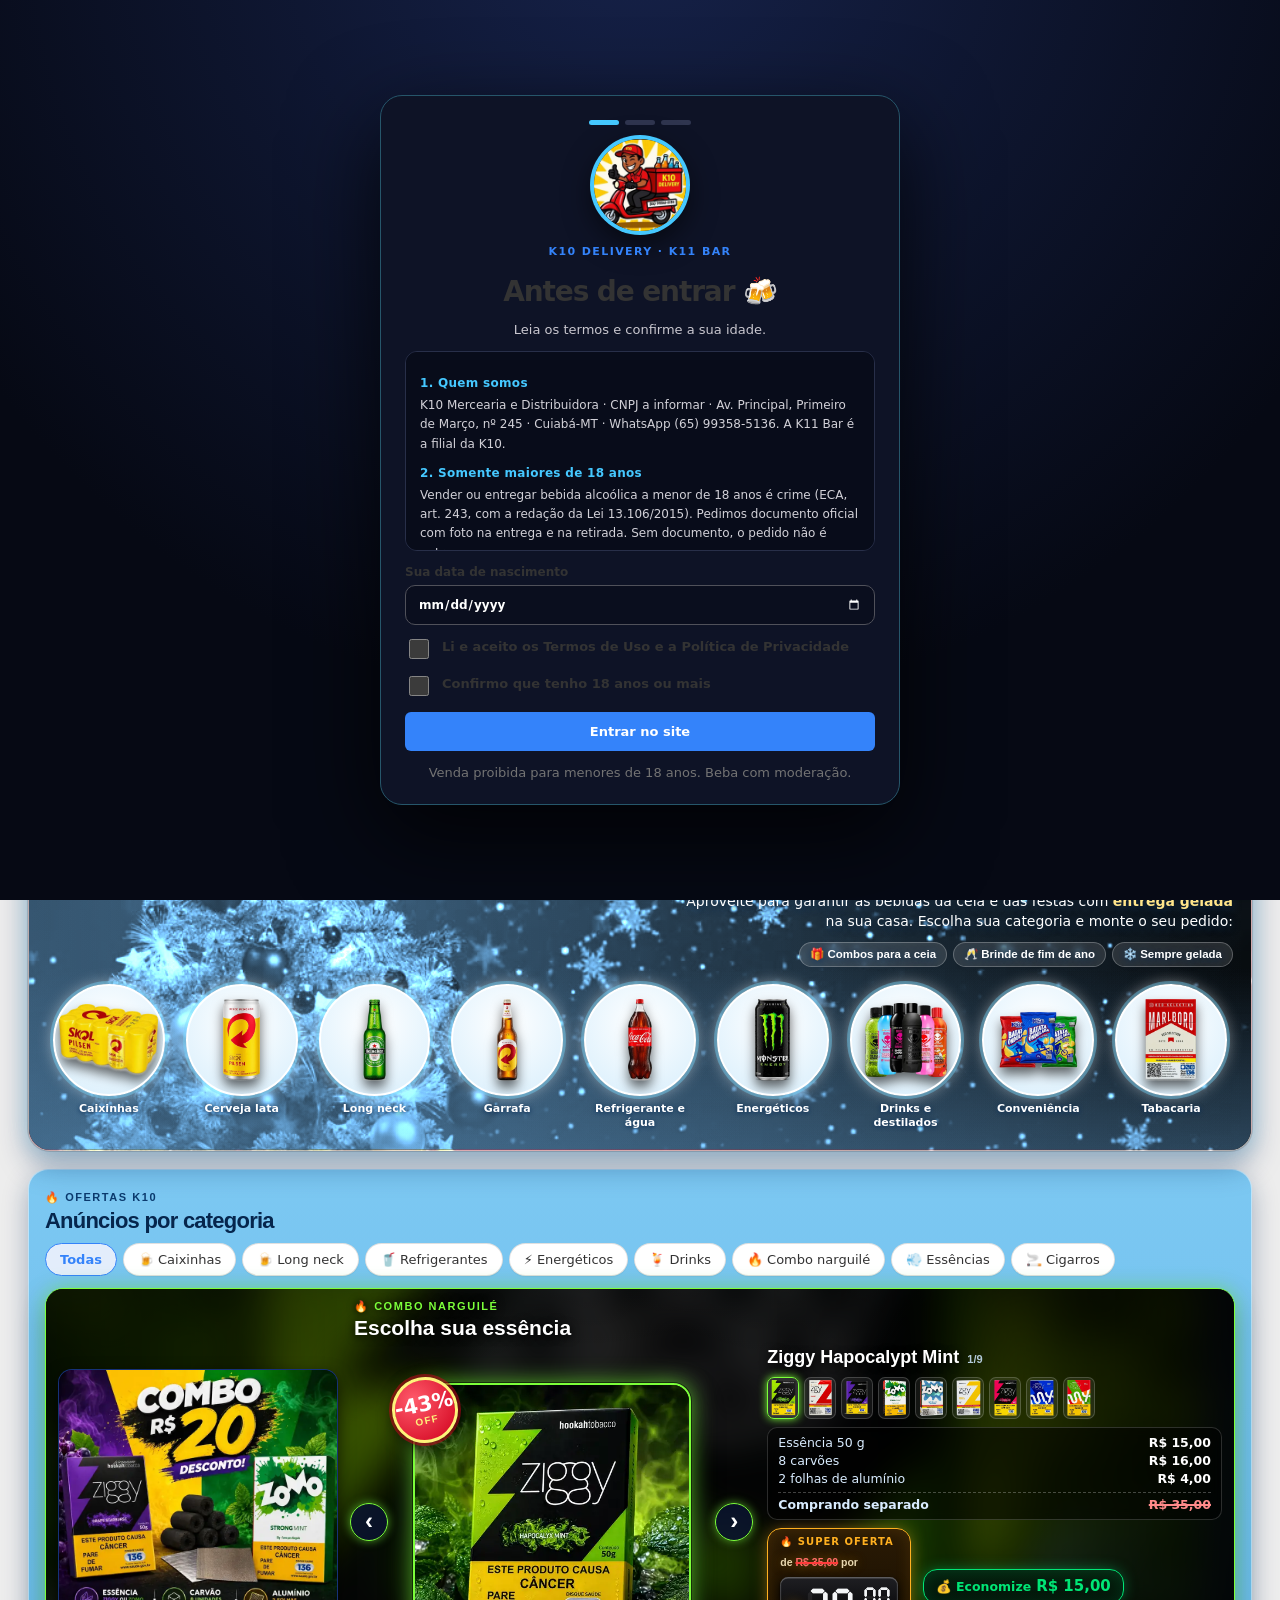
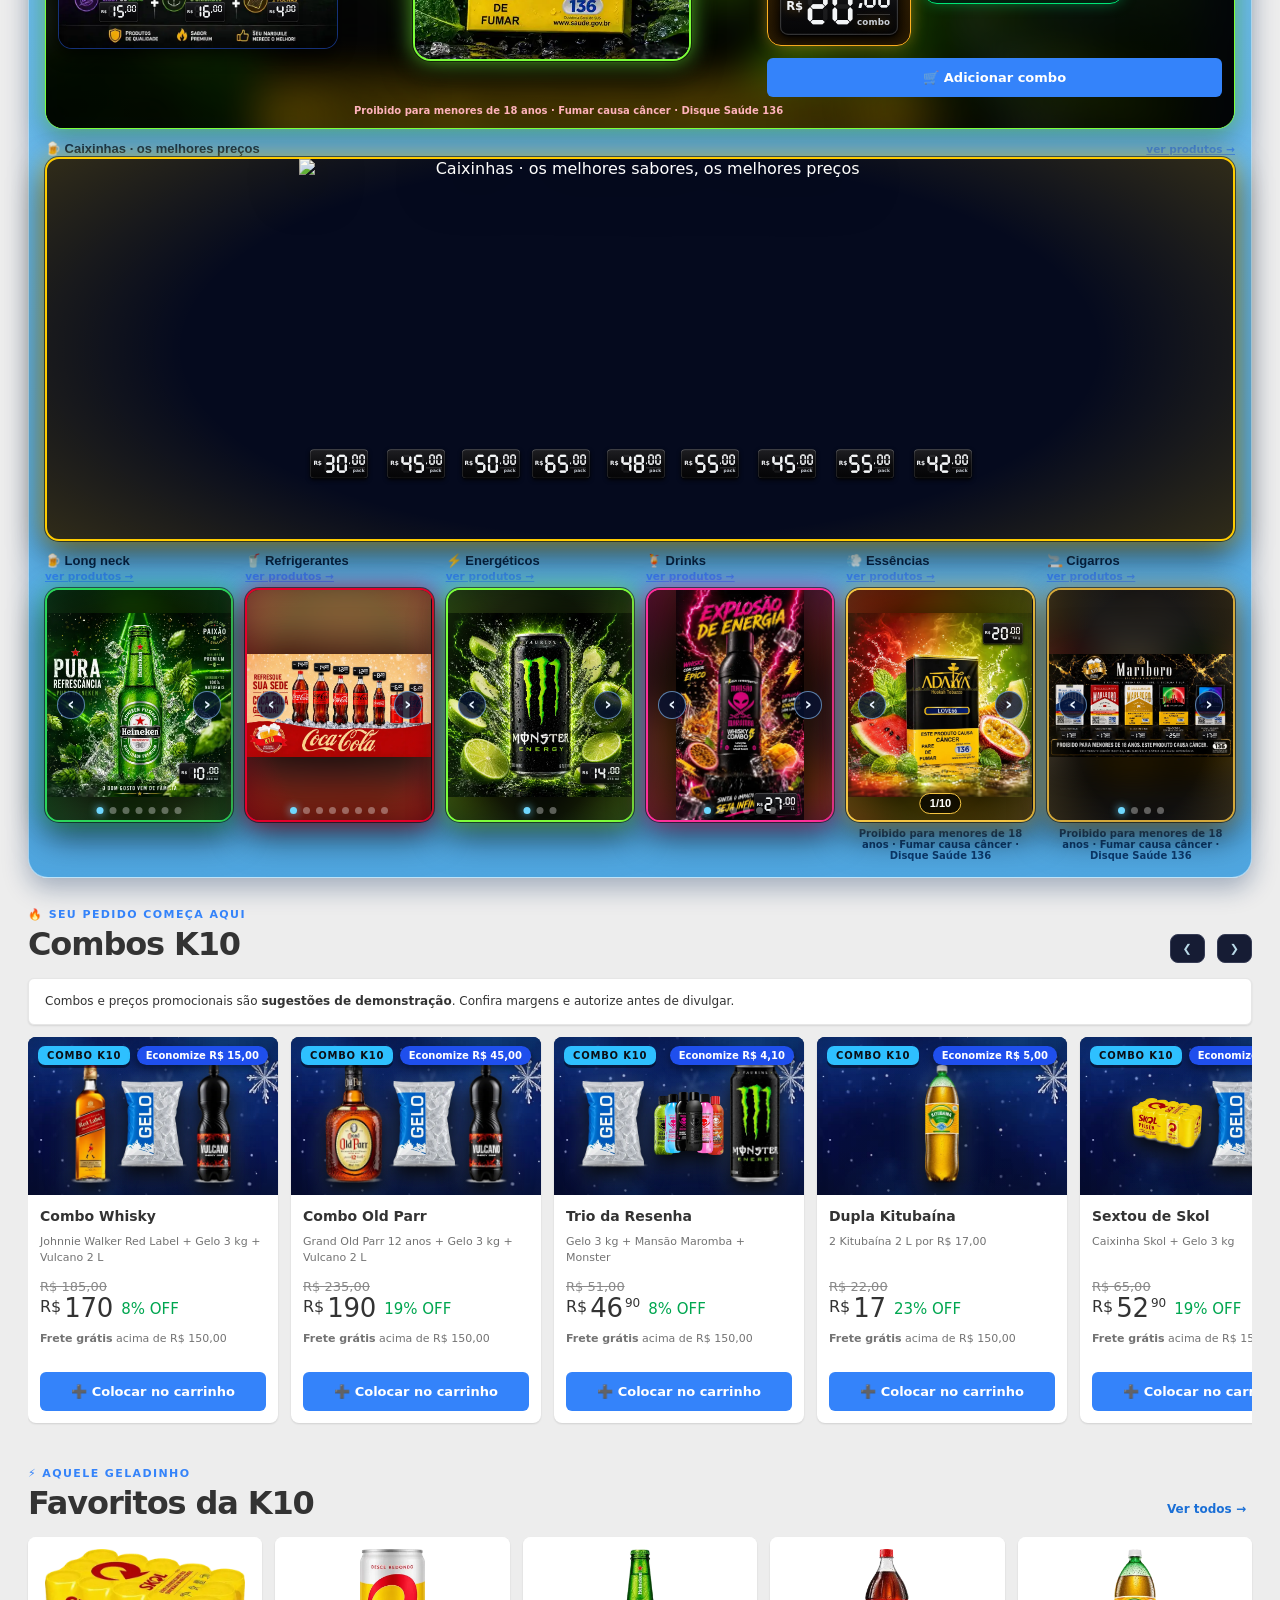
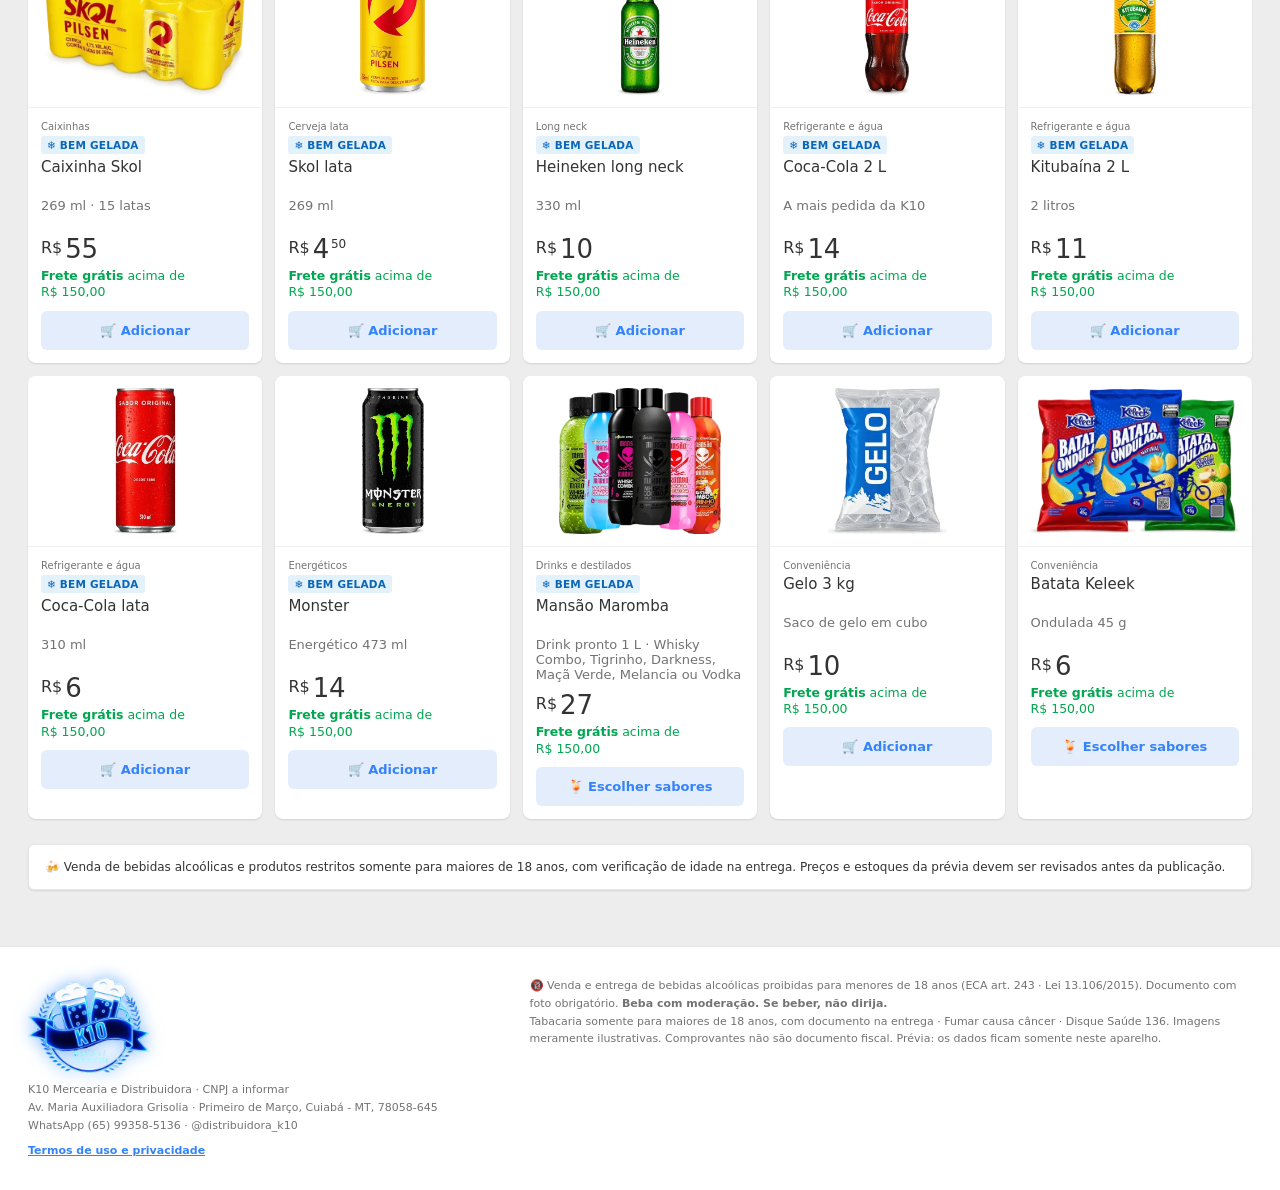
==== index.html @ 241b472a "Pagamento online no checkout: Pix QR Code, Pix copia e cola e cartão - k10-pagamento.js: Pix gerado " ====
<!doctype html><html lang="pt-BR"><head><meta charset="UTF-8"><meta name="viewport" content="width=device-width,initial-scale=1,viewport-fit=cover"><meta name="theme-color" content="#060b1f"><meta name="description" content="K10 Delivery e K11 Bar - catálogo, combos e painel de demonstração K10 / K11."><title>K10 Delivery · K11 Bar | Catálogo e Gestão</title><link rel="icon" href="[data-uri]"><link rel="preconnect" href="https://fonts.googleapis.com"><link rel="preconnect" href="https://fonts.gstatic.com" crossorigin><link href="https://fonts.googleapis.com/css2?family=Saira+Condensed:wght@600;700&display=swap" rel="stylesheet"><style>:root{--gold:#2ec0ff;--red:#1f4fed;--dark:#070a17;--dark2:#0f1428;--line:#212741;--muted:#a9abb5;--surface:#13192f;--cream:#e9f2f6;--good:#2ec38b;--radius:18px;font-family:Inter,system-ui,-apple-system,Segoe UI,Arial,sans-serif;color:#f7f7f8;background:#090d1c; font-synthesis:none}*{box-sizing:border-box}html{scroll-behavior:smooth}body{margin:0;min-width:300px}button,input,select,textarea{font:inherit}button{cursor:pointer}button:disabled{cursor:not-allowed;opacity:.42}a{color:inherit;text-decoration:none}img{max-width:100%;display:block}h1,h2,h3,p{margin:0}h1{letter-spacing:-.04em}h2{font-size:clamp(24px,2.7vw,32px);letter-spacing:-.035em}button:focus-visible,input:focus-visible,select:focus-visible,textarea:focus-visible{outline:3px solid #fff;outline-offset:2px}.wrap{width:min(100%,1280px);margin:auto;padding-inline:clamp(13px,2.4vw,28px)}.demo-strip{padding:9px 14px;text-align:center;background:#202639;color:#9de2ff;font-size:12px;font-weight:700;border-bottom:1px solid #1e4454}.top{background:#050812;position:sticky;top:0;z-index:30;box-shadow:0 6px 22px #00000066}.top-row{display:flex;align-items:center;gap:16px;min-height:86px}.brand{display:flex;align-items:center;gap:9px;min-width:222px}.brand img{width:58px;height:58px;object-fit:cover;border-radius:10px;box-shadow:0 0 0 2px #26afea}.brand-title{font-weight:1000;font-style:italic;font-size:26px;letter-spacing:-1px;line-height:.95}.brand-title b{color:var(--gold)}.brand-sub{display:block;font-size:10px;color:#bcc6e9;font-style:normal;font-weight:700;letter-spacing:1.4px;margin-top:6px}.search-wrap{display:flex;gap:10px;align-items:center;border:1px solid #5d5b61;background:linear-gradient(160deg,#272d47,#161c33);height:48px;border-radius:24px;padding:0 17px;flex:1;min-width:120px;color:var(--gold)}.search-wrap input{flex:1;min-width:0;border:0;outline:0;color:white;background:transparent;font-size:14px}.search-wrap input::placeholder{color:#b7b8c0}.head-actions{display:flex;gap:8px;align-items:center}.plain-action{border:1px solid #272d47;color:#ddd;background:transparent;border-radius:12px;padding:11px;font-size:12px;font-weight:800;white-space:nowrap}.cart-button{background:var(--gold);border:0;color:#0b0e16;border-radius:12px;padding:13px 16px;font-size:13px;font-weight:950;white-space:nowrap}.cart-button span{background:#1e4ce4;color:white;border-radius:100px;padding:3px 7px;margin-left:5px}.nav{background:linear-gradient(90deg,#0d36be,#2659ff 52%,#0c32ad);box-shadow:inset 0 1px #5c82ff}.nav-row{display:flex;overflow-x:auto;scrollbar-width:none}.nav-row::-webkit-scrollbar{display:none}.nav button{border:0;background:none;color:white;padding:13px 15px;font-size:12px;font-weight:900;white-space:nowrap}.nav button:hover,.nav button.active{background:var(--gold);color:#0b0e16;border-radius:7px 7px 0 0}#app{min-height:64vh}.page{padding-block:22px 56px}.hero{position:relative;min-height:360px;overflow:hidden;border-radius:23px;display:grid;grid-template-columns:1fr .95fr;isolation:isolate;background:linear-gradient(100deg,#04060fee 1%,#170b14d9 45%,#10111a55 100%),url("[data-uri]") center / cover no-repeat,linear-gradient(120deg,#04060f,#0d1224 60%,#10111b);border:1px solid #1d4674;box-shadow:0 18px 45px #00000099}.hero::before{content:"";position:absolute;inset:0;background:radial-gradient(circle at 12% 22%,#fff8 1px,transparent 3px),radial-gradient(circle at 65% 39%,#fff5 1.5px,transparent 3px),radial-gradient(circle at 27% 78%,#fff3 1px,transparent 4px);background-size:32px 38px,70px 69px,47px 60px;opacity:.5;z-index:-1}.hero:after{content:"";position:absolute;inset:auto -8% -32% 37%;height:66%;background:radial-gradient(ellipse,#caf0ff66,transparent 65%);filter:blur(12px);z-index:-1}.hero-left{padding:34px clamp(25px,4vw,54px);display:flex;flex-direction:column;justify-content:center;align-items:start;gap:16px;z-index:4}.tagline{display:inline-flex;align-items:center;gap:7px;background:#131b34;color:#54ccff;border:1px solid #1e789e;border-radius:100px;padding:8px 14px;font-size:11px;font-weight:950;letter-spacing:1px}.hero h1{font-size:clamp(43px,5.9vw,81px);font-weight:1000;line-height:.96;text-transform:uppercase;text-shadow:0 4px #04060f}.hero h1 em{font-style:normal;color:var(--gold)}.hero h1 strong{color:#3766ff}.hero p{font-size:15px;color:#d9e6f4;line-height:1.55}.hero-ctas{display:flex;gap:10px;flex-wrap:wrap}.button{display:inline-flex;align-items:center;justify-content:center;gap:7px;padding:12px 18px;border:0;border-radius:11px;font-weight:900;font-size:13px;background:var(--gold);color:#10131d;text-align:center;transition:transform .15s,filter .15s}.button:hover{transform:translateY(-1px);filter:brightness(1.09)}.button.red{background:var(--red);color:white}.button.dark{background:#1b213a;color:white;border:1px solid #494a55}.button.outline{background:transparent;border:1px solid #777682;color:white}.button.light{background:white;color:#0b0f1f}.button.small{padding:8px 11px;font-size:11px;border-radius:8px}.button.block{width:100%}.hero-art{position:relative;min-height:350px;overflow:hidden}.glow{position:absolute;inset:0;background:radial-gradient(circle at 47% 65%,#ffffff47,transparent 51%)}.hero-art img{position:absolute;height:72%;width:auto;object-fit:contain;filter:drop-shadow(3px 23px 11px #000000bb) saturate(1.3) contrast(1.03)}.hero-art img:nth-child(2){left:5%;bottom:2%;transform:rotate(-12deg);height:73%;z-index:2}.hero-art img:nth-child(3){left:29%;bottom:0;transform:scale(1.17);height:78%;z-index:4}.hero-art img:nth-child(4){right:13%;bottom:4%;height:81%;transform:rotate(9deg);z-index:3}.hero-art img:nth-child(5){right:0;bottom:7%;height:66%;z-index:1}.ice-ground{position:absolute;left:-10%;right:-10%;bottom:-2%;height:33%;background:radial-gradient(ellipse at 50% 100%,#b9e9fdad,transparent 64%),repeating-linear-gradient(150deg,#d9fbff10 0 9px,transparent 9px 35px);filter:blur(5px);z-index:3;pointer-events:none}.hero-sticker{position:absolute;right:25px;top:17px;z-index:5;background:var(--gold);color:#080b19;padding:12px 15px;border-radius:8px;font-weight:1000;transform:rotate(5deg);font-size:15px;box-shadow:3px 6px #00000088;line-height:1.3}.quick-benefits{display:grid;grid-template-columns:repeat(4,1fr);gap:10px;margin:15px 0 27px}.quick-benefits article{border:1px solid #2e354f;border-radius:12px;background:#12182e;padding:14px;display:flex;gap:11px;align-items:center}.quick-benefits b{display:block;font-size:12px}.quick-benefits span{font-size:23px;color:var(--gold)}.quick-benefits small{display:block;color:#bbbcc6;font-size:10px;margin-top:4px}.section-heading{display:flex;justify-content:space-between;gap:14px;align-items:end;margin:30px 0 15px}.section-heading small,.eyebrow{display:block;color:var(--gold);font-size:11px;font-weight:1000;letter-spacing:1.4px;text-transform:uppercase;margin-bottom:4px}.section-heading .mini-link{font-size:12px;color:var(--gold);border:0;background:transparent;font-weight:900}.categories{display:grid;grid-template-columns:repeat(9,minmax(0,1fr));gap:9px}.category-bubble{border:0;background:transparent;color:#fff;display:flex;align-items:center;gap:6px;flex-direction:column;min-width:0}.category-circle{width:min(100%,120px);aspect-ratio:1;border:2px solid var(--gold);border-radius:50%;display:flex;align-items:center;justify-content:center;position:relative;background:radial-gradient(circle at 50% 16%,#363c55,#0c1123 76%);overflow:hidden;box-shadow:0 0 0 3px #00000055}.category-circle img{width:77%;height:70%;object-fit:contain;filter:drop-shadow(0 7px 6px #00000099)}.category-bubble:nth-child(1) img{width:92%}.category-circle b{position:absolute;left:2px;right:2px;bottom:5px;z-index:4;background:#04060eb9;padding:3px 1px;border-radius:6px;font-size:10px;white-space:normal;line-height:1.14;text-shadow:0 2px #000000}.category-circle:after{content:"";position:absolute;bottom:0;left:0;right:0;height:22%;background:linear-gradient(transparent,#04060dbd)}.category-bubble b{font-size:11px;color:#f0f5f7;line-height:1.3;text-align:center}.category-bubble:hover .category-circle{box-shadow:0 0 0 3px var(--red)}.combo-rail{display:flex;gap:13px;overflow-x:auto;scroll-snap-type:x mandatory;padding-bottom:14px;scrollbar-width:thin;scrollbar-color:#2e4aa4 transparent}.combo-rail::-webkit-scrollbar{height:7px}.combo-rail::-webkit-scrollbar-thumb{background:#2e4695;border-radius:20px}.combo-card{flex:0 0 250px;scroll-snap-align:start;border:1px solid #2f3a60;border-radius:15px;background:linear-gradient(155deg,#161b32,#0a0d1c);overflow:hidden;display:flex;flex-direction:column}.combo-art{height:139px;display:flex;align-items:center;justify-content:center;gap:0;position:relative;background:radial-gradient(circle at 50% 100%,#2c78cf6e,transparent 75%),linear-gradient(135deg,#202639,#141821)}.combo-art img{height:114px;max-width:43%;width:auto;object-fit:contain;filter:drop-shadow(0 7px 8px #000000aa);margin:0 -12px}.combo-art img:nth-child(2){transform:translateY(4px) scale(1.08);z-index:2}.combo-info{padding:12px;flex:1;display:flex;flex-direction:column;gap:8px}.combo-info h3{font-size:14px;line-height:1.35}.combo-info p{color:#bbb0af;font-size:11px;line-height:1.5;min-height:33px}.combo-info .price{color:var(--gold);font-size:24px;font-weight:1000}.combo-info .price small{font-size:11px;color:#aec6e2;text-decoration:line-through;font-weight:400}.combo-info .button{margin-top:auto}.combo-note{font-size:10px;color:#8eb6e4}.products{display:grid;grid-template-columns:repeat(5,minmax(0,1fr));gap:13px}.product-card{background:#fff;border-radius:15px;overflow:hidden;display:flex;flex-direction:column;min-width:0;color:#0e1327;box-shadow:0 6px 23px #00000044}.product-photo{height:171px;position:relative;display:flex;align-items:center;justify-content:center;overflow:hidden;background:radial-gradient(circle at 50% 20%,#ffffff,#ebf6fe 76%,#cfe5f1)}.product-photo:after{content:"";position:absolute;left:0;right:0;bottom:0;height:30%;background:linear-gradient(transparent,#b4e9ff56);pointer-events:none}.product-photo img{width:90%;height:94%;object-fit:contain;filter:drop-shadow(0 9px 5px #23384c47)}.badge-cold{position:absolute;top:8px;left:8px;font-size:10px;font-weight:900;background:#e4f7ff;color:#266786;border-radius:20px;padding:5px 8px;z-index:2}.product-content{padding:13px;display:flex;flex:1;flex-direction:column;gap:7px}.product-content small{color:#3168a6;text-transform:uppercase;font-size:10px;font-weight:900}.product-content h3{font-size:13px;line-height:1.4;min-height:36px}.product-content .desc{font-size:11px;color:#777;min-height:28px}.product-content .price{font-size:24px;font-weight:1000;color:#1b4ae5;margin-top:auto}.product-content .button{width:100%}.notice{padding:13px 16px;border:1px solid #234b5c;background:#1a1f30;color:#a0e2ff;border-radius:12px;font-size:12px;line-height:1.55}.notice.good{background:#142d26;border-color:#276448;color:#b3eed4}.notice.red{background:#1b2136;border-color:#2e4591;color:#b5c6ff}.page-title{margin-bottom:18px}.page-title p{font-size:13px;color:#b7b7c0;margin-top:6px}.toolbar{display:flex;flex-wrap:wrap;gap:9px;align-items:center;justify-content:space-between;margin:17px 0}.filter-pills{display:flex;overflow-x:auto;gap:8px;padding:0 0 12px}.filter-pills button,.tab-bar button{font-size:12px;padding:9px 13px;border:1px solid #3b4158;background:#161c33;border-radius:9px;color:#e5e4e2;white-space:nowrap;font-weight:800}.filter-pills button.active,.tab-bar button.active{background:var(--gold);color:#0d1224;border-color:var(--gold)}.panel{background:var(--surface);border:1px solid #282f49;border-radius:16px;padding:22px;min-width:0}.panel h3{font-size:18px;margin-bottom:11px}.panel p{line-height:1.55}.grid2{display:grid;grid-template-columns:repeat(2,minmax(0,1fr));gap:15px}.grid3{display:grid;grid-template-columns:repeat(3,minmax(0,1fr));gap:13px}.stack{display:grid;gap:13px}.field{display:flex;flex-direction:column;gap:6px;font-size:12px;font-weight:800;color:#dbd9de;min-width:0}.field input,.field select,.field textarea,select.input,input.input{background:#0a0e1e;color:#fff;border:1px solid #50515a;border-radius:10px;padding:11px 12px;width:100%;min-width:0;outline-offset:2px}.field textarea{resize:vertical;min-height:70px}.field small{font-size:10px;color:#aaa;font-weight:500}.form-actions{display:flex;gap:9px;flex-wrap:wrap;align-items:center}.muted{color:#b5b4bb}.tiny{font-size:11px}.pill{display:inline-block;font-weight:900;padding:5px 9px;border-radius:50px;background:#282e48;color:#bdd2ff;font-size:10px}.pill.ok{background:#1d4937;color:#a7ffcd}.pill.warning{background:#493721;color:#ffe29f}.pill.bad{background:#53272b;color:#ffb4bd}.table-wrap{overflow-x:auto;max-width:100%;scrollbar-color:#9b9a94 transparent}.data-table{border-collapse:collapse;width:100%;min-width:620px;font-size:12px}.data-table th{background:#1e243e;white-space:nowrap;color:#bcebff;text-transform:uppercase;letter-spacing:.35px;font-size:10px;text-align:left}.data-table td,.data-table th{padding:11px 12px;border-bottom:1px solid #2b314b;vertical-align:middle}.data-table td{color:#e8e8ed}.data-table td img{width:34px;height:43px;object-fit:contain;display:inline-block;vertical-align:middle}.data-table input{background:#070a17;border:1px solid #52525b;border-radius:7px;color:white;padding:8px;width:91px}.kpi-grid{display:grid;grid-template-columns:repeat(4,minmax(0,1fr));gap:12px;margin:18px 0}.kpi{background:#141a30;border:1px solid #313851;border-radius:14px;padding:17px}.kpi small{display:block;color:#b3b3be;font-size:11px}.kpi strong{display:block;margin:9px 0 2px;font-size:clamp(19px,2.2vw,28px);letter-spacing:-.03em}.kpi span{font-size:11px;color:#8ec0d6}.tab-bar{display:flex;gap:8px;overflow-x:auto;white-space:nowrap;padding:10px 0 15px;scrollbar-width:thin}.table-actions{display:flex;align-items:center;gap:6px}.mini-btn{color:#8dd7f7;border:1px solid #58525a;background:#181e35;border-radius:8px;padding:7px 9px;font-size:11px;font-weight:800;white-space:nowrap}.staff-header{display:flex;align-items:center;gap:13px;justify-content:space-between;flex-wrap:wrap}.staff-header h1{font-size:26px}.staff-header p{color:#afaeb9;font-size:12px;margin-top:6px}.users-grid{display:grid;grid-template-columns:repeat(2, minmax(0,1fr));gap:13px}.role-card{border:1px solid #605f65;border-radius:17px;padding:20px;background:linear-gradient(145deg,#1b223b,#0d1224);text-align:left;color:#fff;display:flex;flex-direction:column;gap:10px}.role-card strong{font-size:22px;color:var(--gold)}.role-card small{color:#bebcc2}.role-card.k11{border-color:#2e4bab}.role-card.k11 strong{color:#5d83ff}.cart-layout{display:grid;grid-template-columns:minmax(0,1.55fr) minmax(290px,.8fr);gap:17px}.line-item{display:flex;gap:13px;align-items:center;border-bottom:1px solid #2e354f;padding:13px 0}.line-item img{width:67px;height:68px;object-fit:contain;background:#202741;border-radius:9px}.line-item strong{font-size:13px}.line-item small{display:block;color:#b5b5bd;margin-top:4px}.line-item .details{flex:1}.quantity{display:flex;align-items:center;gap:11px}.quantity button{background:#2d344e;color:white;border:1px solid #65656c;border-radius:7px;width:29px;height:29px}.summary{display:flex;justify-content:space-between;gap:20px;padding:9px 0;font-size:13px}.summary.total{font-size:21px;font-weight:1000;border-top:1px solid #4d4d57;margin-top:12px;padding-top:17px;color:var(--gold)}.empty-state{text-align:center;padding:58px 24px;color:#c3c1c2}.empty-state strong{display:block;font-size:24px;color:white;margin-bottom:9px}.empty-state p{margin-bottom:16px}.staff-layout{display:grid;grid-template-columns:1fr;gap:16px}.two-column{display:grid;grid-template-columns:1.1fr .9fr;gap:15px}.status{font-size:10px;font-weight:900;padding:5px 8px;background:#2a314b;border-radius:100px;white-space:nowrap}.status.aprovado,.status.retirado,.status.entregue{color:#b8ffcf;background:#1f4930}.status.pendente{color:#8adcff;background:#1a4557}.status.cancelado{color:#ffc9d1;background:#56202b}.login-footer{padding:28px 0 95px;text-align:center;color:#a6a4af;font-size:11px;line-height:1.7}.footer{background:#03050c;border-top:1px solid #252b45}.footer-content{padding-block:30px;display:grid;grid-template-columns:1fr 1.5fr;gap:20px;align-items:center}.footer-content p{font-size:11px;color:#9e9eaa;line-height:1.6}.mobile-nav{display:none}.modal-layer{position:fixed;inset:0;background:#000000cc;z-index:80;display:flex;align-items:center;justify-content:center;padding:15px}.modal{width:min(100%,710px);max-height:92vh;overflow-y:auto;background:#13192f;border:1px solid #4d88a1;border-radius:18px;padding:23px;box-shadow:0 25px 100px #000000dd}.modal-head{display:flex;justify-content:space-between;gap:20px;align-items:center;margin-bottom:17px}.modal-head h2{font-size:22px}.x-btn{border:0;background:#303650;color:white;border-radius:9px;padding:8px 12px;font-size:20px}.toast{position:fixed;right:20px;bottom:22px;background:#245139;border:1px solid #3dab6d;border-radius:12px;color:#fff;z-index:150;padding:14px 18px;font-size:13px;font-weight:800;box-shadow:0 7px 30px #0008;max-width:min(440px,calc(100vw - 32px))}.toast.err{background:#7d2334;border-color:#d33956}.receipt{display:none}.receipt-preview{font-family:ui-monospace,SFMono-Regular,Consolas,monospace;background:#f3f6f7;color:black;padding:18px;max-width:370px;margin:12px auto;line-height:1.5;font-size:12px}.receipt-preview h2{text-align:center;font-size:18px}.receipt-preview hr{border:0;border-top:1px dashed #666;margin:9px 0}.track-line{display:flex;gap:6px;flex-wrap:wrap;margin-top:15px}.track-line span{font-size:11px;padding:9px;border-radius:8px;background:#222943;color:#bbb}.track-line span.done{color:#cff8d9;background:#22513c}.spark-bars{display:flex;align-items:end;height:140px;gap:9px}.spark-bars div{flex:1;border-radius:5px 5px 0 0;background:linear-gradient(#49c8ff,#2950ce);min-height:2px}.stock-grid{display:grid;grid-template-columns:repeat(2,minmax(0,1fr));gap:14px}.marquee-cues{display:flex;gap:12px}.marquee-cues button{padding:7px 12px;border:1px solid #363c55;background:#161c34;color:#badae8;border-radius:8px}.file-note{background:#1f3140;border:1px solid #395d7d;padding:14px;border-radius:11px;color:#cbeafa;font-size:12px;line-height:1.55}.dashboard-sub{color:var(--gold);margin:25px 0 10px;font-size:18px}.page-summary{font-size:13px;line-height:1.55;color:#b7b5c0;margin:7px 0 15px}.table-price{font-weight:900;color:#62d0ff}.red-text{color:#ff737d}.green-text{color:#78ecae}.logo-text{font-weight:1000;color:var(--gold)}.mobile-only{display:none}
@media(max-width:1100px){.categories{grid-template-columns:repeat(5,minmax(0,1fr))}.products{grid-template-columns:repeat(4,minmax(0,1fr))}.plain-action span{display:none}.brand{min-width:176px}.brand-title{font-size:23px}.head-actions{gap:5px}}
@media(max-width:740px){.top{position:relative}.top-row{display:grid;grid-template-columns:1fr auto;gap:8px;padding-block:10px;min-height:116px}.brand{min-width:0}.brand img{height:46px;width:46px}.brand-title{font-size:20px}.brand-sub{font-size:8px;letter-spacing:.6px}.plain-action{display:none}.search-wrap{grid-column:1/-1;grid-row:2;width:100%;height:43px}.nav{display:none}.page{padding-block:15px 55px}.hero{grid-template-columns:1fr;border-radius:16px;min-height:0}.hero-left{padding:24px 22px 6px;gap:12px}.hero h1{font-size:clamp(40px,10vw,61px)}.hero p{font-size:12px}.hero-art{min-height:208px;height:220px}.hero-art img:nth-child(2){left:9%;height:94%;bottom:-10%}.hero-art img:nth-child(3){left:28%;height:100%;bottom:-9%}.hero-art img:nth-child(4){right:10%;height:104%;bottom:-12%}.hero-art img:nth-child(5){right:0;height:88%;bottom:-9%}.hero-sticker{right:12px;top:12px;font-size:10px;padding:8px}.quick-benefits{grid-template-columns:repeat(2,minmax(0,1fr));gap:8px}.quick-benefits article{padding:10px}.quick-benefits span{font-size:18px}.quick-benefits b{font-size:10px}.quick-benefits small{font-size:9px}.categories{grid-template-columns:repeat(4,minmax(0,1fr));gap:10px}.category-bubble b{font-size:9px}.category-circle b{font-size:9px}.category-circle{width:100%}.combo-card{flex-basis:228px}.products{grid-template-columns:repeat(2,minmax(0,1fr));gap:9px}.product-photo{height:150px}.product-content{padding:10px}.product-content .price{font-size:20px}.section-heading{margin:24px 0 12px}.section-heading h2{font-size:23px}.grid2,.grid3,.two-column,.cart-layout,.stock-grid{grid-template-columns:minmax(0,1fr)}.kpi-grid{grid-template-columns:repeat(2,minmax(0,1fr));gap:8px}.kpi{padding:13px}.kpi strong{font-size:21px}.panel{padding:15px}.users-grid{grid-template-columns:1fr}.footer-content{grid-template-columns:1fr;padding-bottom:105px}.mobile-nav{display:grid;grid-template-columns:repeat(6,minmax(0,1fr));position:fixed;bottom:0;left:0;right:0;z-index:40;background:#070a15;border-top:1px solid #363c54;box-shadow:0 -6px 23px #000000aa;padding:9px 4px max(9px,env(safe-area-inset-bottom))}.mobile-nav button{background:none;border:0;color:#fff;display:flex;flex-direction:column;align-items:center;font-size:20px;gap:3px}.mobile-nav small{font-size:10px;font-weight:800}.toast{bottom:85px;left:13px;right:13px}.modal{padding:15px}.mobile-only{display:block}}
@media(max-width:385px){.hero h1{font-size:39px}.category-bubble b{font-size:8px}.category-circle b{font-size:8px}.brand-title{font-size:18px}.cart-button{padding:10px;font-size:11px}.product-photo{height:135px}.product-content h3{font-size:12px}.product-content .price{font-size:19px}}
@media(prefers-reduced-motion:reduce){*{animation:none!important;scroll-behavior:auto!important;transition:none!important}}
@media print{body{background:white!important;color:black!important}body>*:not(#receipt-print){display:none!important}#receipt-print{display:block!important;position:static!important;color:#000000!important;background:white!important;width:80mm!important;max-width:80mm!important;margin:0!important;padding:4mm!important;font-size:11px!important;line-height:1.45!important;font-family:monospace!important}#receipt-print *{color:#000000!important}@page{size:80mm auto;margin:1mm}}
/* ===== K10 v5 ===== */
#gate{position:fixed;inset:0;z-index:200;background:radial-gradient(circle at 50% -10%,#16224a,#060914 68%);overflow-y:auto;display:flex;padding:20px 16px}
#gate[hidden]{display:none}body.gated{overflow:hidden}
.gate-card{width:min(100%,520px);margin:auto;background:#0e1326;border:1px solid #26566a;border-radius:22px;padding:24px;box-shadow:0 30px 90px #000000cc;animation:gateIn .45s ease both;display:grid;gap:14px}
.gate-mascot{width:92px;height:92px;border-radius:50%;object-fit:cover;margin:0 auto;box-shadow:0 0 0 4px var(--gold),0 10px 30px #000000aa;animation:bob 2.8s ease-in-out infinite}
.gate-card h1{font-size:28px;text-align:center;line-height:1.15}.gate-card>p{text-align:center;color:#c9c7cf;font-size:13px}
.terms-box{max-height:200px;overflow-y:auto;background:#080c1a;border:1px solid #282f49;border-radius:12px;padding:12px 14px;font-size:12px;line-height:1.6;color:#d2d1d8}
.terms-box h4,.terms-page h4{margin:10px 0 3px;color:var(--gold);font-size:12px;letter-spacing:.3px}.terms-box p,.terms-page p{margin:0 0 4px}
.terms-page h4{font-size:15px;margin-top:18px}.terms-page p{color:#d4d3da;font-size:13px;line-height:1.65}
.check{display:flex;gap:10px;align-items:flex-start;font-size:13px;font-weight:700;color:#e7e6ea;line-height:1.45}.check input{width:20px;height:20px;flex:none;margin-top:1px;accent-color:var(--gold)}
.choice-grid{display:grid;gap:12px}.choice-grid.narrow,.narrow{max-width:560px;margin-inline:auto;width:100%}
.choice{display:flex;gap:14px;align-items:center;text-align:left;padding:16px;border-radius:18px;border:2px solid #4b4a52;background:linear-gradient(145deg,#181e37,#0c1021);color:#fff;transition:transform .2s,border-color .2s,box-shadow .2s;animation:gateIn .5s ease both;width:100%}
.choice:nth-child(2){animation-delay:.08s}.choice:nth-child(3){animation-delay:.16s}
.choice:hover,.choice:focus-visible{transform:translateY(-3px);border-color:var(--gold);box-shadow:0 10px 30px #00000088}
.choice .ico{font-size:30px;width:56px;height:56px;display:grid;place-items:center;border-radius:16px;background:#19213a;flex:none}.choice.red .ico{background:#192447}
.choice b{display:block;font-size:17px}.choice small{display:block;color:#b9b8c0;font-size:12px;margin-top:3px;line-height:1.4}
@keyframes gateIn{from{opacity:0;transform:translateY(14px)}to{opacity:1;transform:none}}@keyframes bob{50%{transform:translateY(-6px)}}
.steps{display:flex;gap:6px;justify-content:center}.steps i{width:30px;height:5px;border-radius:5px;background:#2f354f}.steps i.on{background:var(--gold)}
.link-btn{color:var(--gold);background:none;border:0;padding:0;font-weight:800;text-decoration:underline;cursor:pointer;font-size:inherit}
.mini-link{background:none;border:0;color:var(--gold);font-weight:800;padding:6px}
.tab-bar .dot{background:var(--red);color:#fff;border-radius:20px;padding:1px 7px;font-size:10px;margin-left:4px}
/* Balcão */
.tab-strip{display:flex;gap:9px;overflow-x:auto;padding:4px 2px 12px;margin-top:12px}
.tab-chip{flex:none;min-width:126px;text-align:left;border:1px solid #4a4a54;background:#151b32;color:#fff;border-radius:13px;padding:10px 12px;display:flex;flex-direction:column;gap:3px}
.tab-chip b{font-size:14px}.tab-chip small{font-size:11px;color:#b7b6bf}.tab-chip.active{border-color:var(--gold);background:#171f3a;box-shadow:0 0 0 2px #2ec0ff44}.tab-chip.add{border-style:dashed;color:var(--gold)}
.pos-grid{display:grid;grid-template-columns:minmax(0,1.6fr) minmax(300px,1fr);gap:14px;align-items:start}
.pos-tab{position:sticky;top:12px}
.pos-items{display:grid;grid-template-columns:repeat(auto-fill,minmax(132px,1fr));gap:9px;margin-top:4px}
.pos-item{background:#fff;color:#0e1327;border:2px solid transparent;border-radius:13px;padding:8px;display:flex;flex-direction:column;gap:3px;text-align:left;min-width:0;transition:transform .12s,border-color .12s}
.pos-item:hover{border-color:var(--gold)}.pos-item:active{transform:scale(.97)}
.pos-img{position:relative;height:100px;display:flex;align-items:center;justify-content:center;background:#f2f6f9;border-radius:9px;padding:6px;overflow:hidden}
.pos-img img{width:100%;height:100%;object-fit:contain}
.pos-img em{position:absolute;top:5px;right:5px;background:var(--red);color:#fff;font-style:normal;font-weight:900;font-size:12px;border-radius:20px;min-width:24px;padding:2px 7px;text-align:center}
.pos-item b{font-size:12px;line-height:1.25}.pos-item small{font-size:10px;color:#6f6f78;line-height:1.3}.pos-item strong{color:#1a47dc;font-size:16px;margin-top:auto}.pos-item i{font-style:normal;font-size:10px;color:#1f7a4d;font-weight:800}
.pos-item.out{opacity:.5}.pos-item.out i{color:#2849b7}
.tab-head{display:flex;justify-content:space-between;gap:10px;align-items:start}
.tab-line{display:flex;align-items:center;gap:10px;padding:9px 0;border-bottom:1px solid #282f49}
.tab-line img{width:42px;height:48px;object-fit:contain;background:#f2f6f9;border-radius:8px;padding:3px;flex:none}
.tab-line .nm{flex:1;min-width:0;font-size:12px}.tab-line .nm small{display:block;color:#aaa;margin-top:2px}
.pos-actions{display:grid;gap:8px;margin-top:12px}
.pos-float{display:none}
.quick-tables{display:grid;grid-template-columns:repeat(4,minmax(0,1fr));gap:6px}
.debt{border-left:4px solid var(--gold)}.debt .when{font-size:22px;font-weight:1000;color:var(--gold);margin-top:8px}
/* Conta */
.acc-hero{display:flex;justify-content:space-between;gap:16px;align-items:center;flex-wrap:wrap;padding:22px;border-radius:20px;background:linear-gradient(120deg,#152147,#12182e 62%);border:1px solid #28386d;margin-bottom:14px}
.acc-hero h1{font-size:30px}.acc-pts{text-align:right}.acc-pts strong{display:block;font-size:44px;color:var(--gold);line-height:1}.acc-pts small{color:#ddd;font-size:12px}
.level-bar{height:10px;background:#202741;border-radius:10px;overflow:hidden;margin:8px 0}.level-bar i{display:block;height:100%;background:linear-gradient(90deg,var(--gold),var(--red))}
.reward-grid{display:grid;grid-template-columns:repeat(auto-fill,minmax(150px,1fr));gap:10px}
.reward{background:#fff;color:#0f1428;border-radius:14px;padding:10px;display:flex;flex-direction:column;gap:6px}.reward .ph{height:96px;background:#f2f6f9;border-radius:10px;padding:6px}.reward img{width:100%;height:100%;object-fit:contain}.reward b{font-size:12px}.reward strong{color:#0076a8;font-size:13px}
.rules{margin:0;padding-left:18px;display:grid;gap:6px;font-size:13px;color:#d6d5dc;line-height:1.5}
.seg{display:grid;grid-template-columns:1fr 1fr;gap:6px;background:#080c1a;border:1px solid #272d47;border-radius:12px;padding:4px}.seg button{border:0;border-radius:9px;padding:10px;background:transparent;color:#ddd;font-weight:800}.seg button.active{background:var(--gold);color:#080c1a}
.foot-legal{font-size:11px;color:#a3a3ae;line-height:1.65}
code{background:#1e253f;border-radius:5px;padding:1px 5px;font-size:11px}
/* Item 3 · imagens inteiras, sem cortes nem sobreposições */
.product-photo{padding:12px}.product-photo:after{display:none}
.product-photo img{width:100%;height:100%;object-fit:contain;filter:drop-shadow(0 6px 5px #23384c30)}
.badge-cold{position:static;align-self:flex-start;font-size:9px;padding:4px 7px}
.category-circle img{width:76%;height:76%;object-fit:contain}.category-circle b,.category-circle:after{display:none}
.combo-art{gap:6px;padding:10px 12px}.combo-art img{height:112px;max-width:31%;width:auto;margin:0;object-fit:contain}.combo-art img:nth-child(2){transform:none}
.hero-art{display:flex;align-items:flex-end;justify-content:center;gap:3%;padding:70px 18px 22px}.hero-art img,.hero-art img:nth-child(n){position:relative;left:auto;right:auto;bottom:auto;top:auto;transform:none;width:22%;height:auto;max-height:250px;object-fit:contain;z-index:4}
.line-item img{background:#f2f6f9;padding:4px}
@media(max-width:740px){.pos-grid{grid-template-columns:minmax(0,1fr)}.pos-tab{position:static}.pos-items{grid-template-columns:repeat(2,minmax(0,1fr))}
.pos-float{display:flex;justify-content:space-between;align-items:center;gap:10px;position:fixed;left:12px;right:12px;bottom:76px;z-index:45;background:var(--gold);color:#0b0e16;border:0;border-radius:14px;padding:12px 14px;font-size:13px;box-shadow:0 10px 30px #000000bb}
.hero-art{height:250px;min-height:0;padding:64px 14px 16px}.hero-art img,.hero-art img:nth-child(n){max-height:165px;transform:none;bottom:auto}
.acc-hero h1{font-size:24px}.acc-pts strong{font-size:36px}.gate-card{padding:18px}.gate-card h1{font-size:24px}.quick-tables{grid-template-columns:repeat(3,minmax(0,1fr))}}
/* ===== K10 v6 ===== */
:root{color-scheme:dark}
.product-card,.pos-item,.reward,.receipt-preview{color-scheme:light}
/* cabeçalho em texto */
.hdr-btn{display:flex;flex-direction:column;align-items:flex-start;justify-content:center;gap:1px;border:1px solid #4a4955;background:#11172c;color:#fff;border-radius:12px;padding:6px 11px;line-height:1.15;white-space:nowrap;min-height:44px}
.hdr-btn b{font-size:12px;font-weight:900;color:#fff}.hdr-btn small{font-size:10px;font-weight:700;color:#c9c8d1}
.hdr-btn small.st-wait{color:#6ad2ff}.hdr-btn small.st-go{color:#7fd8ff}.hdr-btn small.st-ok{color:#8ff0bc}.hdr-btn small.st-bad{color:#ff9aa6}
.hdr-btn:hover{border-color:var(--gold)}
.mobile-nav .mob-ord{font-size:8px;color:#c9c8d1;font-weight:700;display:block;margin-top:-2px}
@media(max-width:740px){.top-row{grid-template-columns:auto 1fr;min-height:0}.brand>div{display:none}.head-actions{justify-content:flex-end;gap:6px}.hdr-btn{padding:5px 8px;min-height:42px}.hdr-btn b{font-size:11px}.hdr-btn small{font-size:9px}.cart-button{padding:10px 10px;font-size:12px}}
@media(max-width:360px){.hdr-btn small{display:none}}
/* sabores */
.flav-grid{display:grid;grid-template-columns:repeat(4,minmax(0,1fr));gap:9px}
.flav{background:#1a2038;border:2px solid #333a53;border-radius:14px;padding:8px;display:flex;flex-direction:column;align-items:center;gap:7px;text-align:center}
.flav.on{border-color:var(--gold);background:#161d35}
.flav img{width:100%;height:130px;object-fit:contain;border-radius:10px}
.flav b{font-size:12px;color:#fff}.flav .quantity{gap:8px}.flav .quantity b{min-width:16px}
@media(max-width:740px){.flav-grid{grid-template-columns:repeat(2,minmax(0,1fr))}.flav img{height:110px}}
/* combos mais atraentes */
.combo-card{border:1px solid #22538a;background:linear-gradient(170deg,#151a2b,#0a0e1e 70%);box-shadow:0 10px 28px #00000077}
.combo-art{height:158px;position:relative;overflow:hidden;padding:30px 12px 12px;gap:6px;align-items:flex-end;background:
 radial-gradient(ellipse 75% 38% at 50% 100%,#2ec0ff70,transparent 72%),
 radial-gradient(circle at 12% 18%,#4a74ff60,transparent 42%),
 radial-gradient(circle at 88% 8%,#00b2ff50,transparent 40%),
 radial-gradient(circle at 30% 30%,#ffffff40 1px,transparent 2px) 0 0/22px 22px,
 radial-gradient(circle at 70% 60%,#ffffff2a 1px,transparent 2px) 0 0/31px 29px,
 linear-gradient(160deg,#0f297d,#101937 55%,#0a0d17)}
.combo-art::before{content:"";position:absolute;inset:-40% -20% auto;height:120%;background:conic-gradient(from 180deg at 50% 100%,transparent 0 40deg,#2ec0ff18 50deg,transparent 60deg 80deg,#ffffff12 90deg,transparent 100deg 120deg,#2ec0ff14 130deg,transparent 140deg);pointer-events:none}
.combo-ice{position:absolute;left:0;right:0;bottom:0;height:34%;background:linear-gradient(transparent,#c9f1ff38),repeating-linear-gradient(120deg,#ffffff14 0 6px,transparent 6px 18px);pointer-events:none}
.combo-art img{position:relative;z-index:2;height:118px;filter:drop-shadow(0 10px 8px #000000cc) drop-shadow(0 0 14px #2ec0ff33)}
.combo-tag{position:absolute;z-index:3;top:9px;left:10px;background:var(--gold);color:#0b0e16;font-weight:1000;font-size:10px;letter-spacing:.8px;padding:4px 9px;border-radius:7px;box-shadow:0 3px 0 #00000066}
.combo-save{position:absolute;z-index:3;top:9px;right:10px;background:#1f4fed;color:#fff;border-radius:20px;font-size:10px;font-weight:900;padding:4px 9px;box-shadow:0 3px 10px #00000077}
/* motorista */
.vbars{margin-bottom:26px;display:flex;align-items:flex-end;gap:3px;height:170px;padding-top:24px;border-bottom:1px solid #313851;position:relative}
.vbar{flex:1;height:100%;display:flex;flex-direction:column;justify-content:flex-end;align-items:center;position:relative;min-width:0;outline:none;cursor:pointer}
.vbar i{display:block;width:100%;max-width:26px;background:#2ec0ff99;border-radius:4px 4px 0 0;min-height:0}
.vbar.hi i{background:var(--gold)}
.vbar span{position:absolute;bottom:-18px;font-size:9px;color:#b9b8c2;white-space:nowrap}
.vbar:hover i,.vbar:focus i{background:#a8e5ff}
.vbar:hover::after,.vbar:focus::after{content:attr(data-tip);position:absolute;bottom:calc(100% + 2px);left:50%;transform:translateX(-50%);background:#070a15;color:#fff;border:1px solid #5a5a66;border-radius:8px;padding:5px 8px;font-size:11px;font-weight:800;white-space:nowrap;z-index:5}
.vbar:first-child:hover::after,.vbar:first-child:focus::after{left:0;transform:none}.vbar:last-child:hover::after,.vbar:last-child:focus::after{left:auto;right:0;transform:none}
.vbars+p,.vbars+*{margin-top:24px}
.drv-bonus{background:#151a2b;border:1px solid #234b5c;border-radius:12px;padding:12px;font-size:13px;color:#a8e5ff}
/* ===== K10 v7 · Bingo ===== */
.bingo-banner{margin:16px 0 4px;display:flex;align-items:center;gap:16px;padding:16px 18px;border-radius:18px;cursor:pointer;color:#fff;background:radial-gradient(circle at 90% 20%,#ffd12e55,transparent 45%),radial-gradient(circle at 0% 100%,#2b7bff44,transparent 50%),linear-gradient(120deg,#5a0d75,#2a0f4a 55%,#140b22);border:1px solid #8b5cf6;box-shadow:0 12px 30px #0008}
.bingo-banner h2{font-size:clamp(24px,4vw,34px);line-height:1}.bingo-banner h2 em{font-style:normal;color:var(--gold);font-size:.6em}.bingo-banner p{font-size:12px;color:#e4dcf5;margin-top:5px}
.bingo-banner .eyebrow{color:#ffd76a}.bb-txt{flex:1;min-width:0}
.bb-balls{display:flex;gap:4px;flex:none}.bb-balls i,.bh-balls i{font-style:normal;display:grid;place-items:center;width:40px;height:40px;border-radius:50%;font-weight:1000;font-size:14px;color:#1a1020;background:radial-gradient(circle at 35% 30%,#fff,#7ad7ff 45%,#009de0);box-shadow:inset -3px -4px 6px #00000033,0 4px 10px #00000066}
.bb-balls i:nth-child(2n){background:radial-gradient(circle at 35% 30%,#d0dbff,#6b8eff 45%,#1a43cc);color:#fff;text-shadow:0 1px 2px #00000088}
@media(max-width:740px){.bingo-banner{flex-wrap:wrap;gap:10px}.bb-balls i{width:30px;height:30px;font-size:11px}.bingo-banner .button{width:100%}}
.bingo-hero{display:grid;grid-template-columns:1.2fr .8fr;gap:16px;align-items:center;padding:26px;border-radius:22px;background:radial-gradient(circle at 85% 15%,#ffd12e44,transparent 40%),linear-gradient(130deg,#5a0d75,#2a0f4a 55%,#120a1f);border:1px solid #8b5cf6;color:#fff}
.bingo-hero h1{font-size:clamp(40px,7vw,64px);line-height:.95;margin:6px 0 10px}.bingo-hero h1 em{font-style:normal;color:var(--gold);font-size:.55em}.bingo-hero p{color:#e8e0f7;font-size:14px}
.bingo-hero .eyebrow{color:#ffd76a}
.countdown{margin:14px 0;display:inline-flex;flex-direction:column;background:#00000088;border:1px solid #a78bfa;border-radius:14px;padding:10px 16px}.countdown small{font-size:11px;font-weight:900;color:#6ad2ff;letter-spacing:.6px}.countdown b{font-size:30px;font-variant-numeric:tabular-nums}
.bh-balls{display:flex;flex-wrap:wrap;gap:10px;justify-content:center}.bh-balls i{width:74px;height:74px;font-size:18px;line-height:1.05;text-align:center}
.bh-balls i:nth-child(2){background:radial-gradient(circle at 35% 30%,#d0dbff,#6b8eff 45%,#1a43cc);color:#fff;text-shadow:0 1px 2px #00000088}.bh-balls i:nth-child(4){background:radial-gradient(circle at 35% 30%,#cdeefe,#38a7e0 45%,#035b8a);color:#fff;text-shadow:0 1px 2px #00000088}
@media(max-width:740px){.bingo-hero{grid-template-columns:1fr;padding:20px}.bh-balls i{width:54px;height:54px;font-size:14px}}
.rounds{display:grid;grid-template-columns:repeat(2,minmax(0,1fr));gap:12px}
.round{background:var(--surface);border:1px solid #313851;border-radius:16px;padding:14px;display:grid;gap:10px}.round.ao_vivo{border-color:#4d77ff;box-shadow:0 0 0 2px #4d77ff44}.round.encerrada{opacity:.85}
.round-head{display:flex;justify-content:space-between;align-items:center;gap:10px}.round-head b{font-size:20px;color:#fff}.round-head small{display:block;color:#b9b8c2;font-size:11px}.round-head strong{font-size:22px;color:var(--gold)}
.prize-strip{display:flex;gap:6px;overflow:hidden}.prize-strip figure{margin:0;flex:1;min-width:0;background:#f2f6f9;border-radius:10px;padding:6px 4px;display:flex;flex-direction:column;align-items:center;gap:4px}.prize-strip img{height:70px;width:100%;object-fit:contain}.prize-strip figcaption{font-size:9px;font-weight:800;color:#2a2a30;text-align:center;line-height:1.2;max-height:2.4em;overflow:hidden}
@media(max-width:740px){.rounds{grid-template-columns:1fr}}
.week-draws{display:grid;grid-template-columns:repeat(5,minmax(0,1fr));gap:8px}.wd{background:#12182e;border:1px dashed #3b4158;border-radius:12px;padding:10px;text-align:center;display:grid;gap:2px}.wd b{color:#fff;font-size:13px}.wd small{color:#a9a8b2;font-size:10px}.wd strong{color:#c9c8d1;font-size:12px}.wd.on{border:1px solid var(--gold);background:#141a2d}.wd.on strong{color:var(--gold)}
@media(max-width:740px){.week-draws{grid-template-columns:repeat(3,minmax(0,1fr))}}
.bcard{background:#fff;border-radius:12px;padding:8px;max-width:260px;margin:8px auto;color:#1a1a1f}.bcard.big{max-width:340px}
.bhead,.bgrid{display:grid;grid-template-columns:repeat(5,1fr);gap:4px}.bhead b{background:#224ddb;color:#fff;text-align:center;border-radius:6px;font-weight:1000;padding:4px 0}
.bgrid{margin-top:4px}.bgrid span{aspect-ratio:1;display:grid;place-items:center;border:1px solid #d9d9e0;border-radius:6px;font-weight:900;font-size:15px;color:#101529;background:#fff}
.bgrid span.free{background:#2ec0ff;color:#1a1020}.bgrid span.hit{background:#1f7a4d;color:#fff;border-color:#1f7a4d}
.my-cards{display:grid;grid-template-columns:repeat(auto-fill,minmax(240px,1fr));gap:12px}.my-card,.gen-card{background:#12182e;border:1px solid #313851;border-radius:14px;padding:12px}.gen-card+.gen-card{margin-top:10px}
.blog{max-height:260px;overflow:auto;display:grid;gap:4px}
.receipt-preview .bcard{border:1px solid #999}
/* Tela ao vivo */
#bingoLive{position:fixed;inset:0;z-index:250;background:radial-gradient(circle at 20% 0%,#5a0d7566,transparent 45%),radial-gradient(circle at 100% 100%,#d7262e44,transparent 50%),#0b0912;color:#fff;overflow:auto}
#bingoLive[hidden]{display:none}
.live-wrap{min-height:100%;display:flex;flex-direction:column;gap:14px;padding:16px clamp(12px,2.5vw,32px) 20px}
.live-top{display:flex;justify-content:space-between;align-items:center;gap:10px}.live-brand{display:flex;gap:10px;align-items:center}.live-brand img{width:52px;height:52px;border-radius:50%;box-shadow:0 0 0 3px var(--gold)}.live-brand b{font-size:clamp(22px,3vw,38px);font-weight:1000;letter-spacing:1px;color:var(--gold);display:block;line-height:1}.live-brand small{color:#ddd;font-size:clamp(11px,1.3vw,16px)}
.live-badge{font-weight:1000;padding:7px 14px;border-radius:30px;background:#2a2a33;color:#ccc;font-size:clamp(11px,1.3vw,16px)}.live-badge.on{background:#d7262e;color:#fff;animation:pulse 1.4s infinite}
@keyframes pulse{50%{box-shadow:0 0 0 8px #224ddb33}}
.live-main{display:grid;grid-template-columns:1fr 1fr;gap:16px;align-items:stretch}
.live-ball-area{display:flex;flex-direction:column;align-items:center;justify-content:center;gap:12px;background:#15121f;border:1px solid #3b2f59;border-radius:22px;padding:18px}
.live-ball{width:clamp(150px,22vw,280px);aspect-ratio:1;border-radius:50%;display:flex;flex-direction:column;align-items:center;justify-content:center;background:radial-gradient(circle at 35% 30%,#fff,#ffe27a 40%,#e0a800 75%,#9a6b00);color:#1a1020;box-shadow:inset -10px -14px 24px #0004,0 18px 40px #000a}
.live-ball small{font-size:clamp(22px,3vw,40px);font-weight:1000;line-height:1}.live-ball b{font-size:clamp(64px,10vw,130px);font-weight:1000;line-height:.95}
.live-ball.pop{animation:pop .5s ease}@keyframes pop{0%{transform:scale(.6) rotate(-20deg);opacity:.2}70%{transform:scale(1.06)}100%{transform:none}}
.live-last{display:flex;gap:8px;flex-wrap:wrap;justify-content:center}.live-last i{font-style:normal;font-weight:900;background:#2a2340;border:1px solid #6d5ba3;border-radius:30px;padding:6px 12px;font-size:clamp(13px,1.6vw,20px)}
.live-count{color:#cfc8e6;font-size:clamp(12px,1.4vw,18px);text-align:center}
.live-win{background:#1f7a4d;border:2px solid #8ff0bc;border-radius:16px;padding:12px 16px;font-size:clamp(16px,2.2vw,28px);font-weight:1000;text-align:center;animation:pulse 1.4s infinite}
.live-prize{background:linear-gradient(160deg,#3a0d18,#1a0c14);border:1px solid #8a4a22;border-radius:22px;padding:18px;display:flex;flex-direction:column;gap:6px}
.live-prize>small{color:#ffd76a;font-weight:1000;letter-spacing:1px;font-size:clamp(11px,1.3vw,15px)}.live-prize>strong{font-size:clamp(40px,6vw,80px);color:var(--gold);line-height:1}.live-prize>span{color:#eee;font-size:clamp(13px,1.6vw,20px)}
.live-prize .prize-strip{margin-top:8px}.live-prize .prize-strip img{height:clamp(60px,9vw,120px)}.live-prize .prize-strip figcaption{font-size:clamp(9px,1vw,13px)}
.live-next{display:grid;grid-template-columns:repeat(4,1fr);gap:6px;margin-top:auto;padding-top:10px}.live-next i{font-style:normal;text-align:center;font-size:clamp(10px,1.2vw,14px);background:#ffffff10;border-radius:10px;padding:6px 2px;color:#ddd}.live-next i b{color:#fff}.live-next i.cur{background:var(--gold);color:#16120b}.live-next i.cur b{color:#16120b}.live-next i.encerrada{opacity:.5}
.live-board{display:grid;gap:5px;background:#120f1b;border:1px solid #2f2945;border-radius:18px;padding:10px}
.lrow{display:grid;grid-template-columns:repeat(16,minmax(0,1fr));gap:4px}.lrow b{background:#224ddb;border-radius:8px;display:grid;place-items:center;font-weight:1000;font-size:clamp(12px,1.6vw,22px)}
.lrow span{aspect-ratio:1.25;display:grid;place-items:center;border-radius:8px;background:#211c30;color:#8e86a8;font-weight:900;font-size:clamp(10px,1.4vw,20px)}
.lrow span.on{background:var(--gold);color:#1a1020}.lrow span.last{background:#fff;color:#224ddb;box-shadow:0 0 0 3px #224ddb}
.live-ctrl{position:sticky;bottom:0;display:flex;gap:8px;flex-wrap:wrap;align-items:center;background:#0b0912ee;border:1px solid #3b2f59;border-radius:16px;padding:10px}
.live-show{position:fixed;right:12px;bottom:12px;background:#ffffff22;color:#fff;border:1px solid #ffffff44;border-radius:30px;padding:8px 12px;font-weight:800}
@media(max-width:740px){.live-main{grid-template-columns:1fr}.lrow{gap:2px}.lrow span{border-radius:5px}}
.live-ball small{margin-bottom:2px}
@media(min-width:900px){
#bingoLive{overflow:hidden}
.live-wrap{height:100%;min-height:0;gap:1.6vh;padding:2vh 2vw}
.live-brand img{width:7vh;height:7vh}.live-brand b{font-size:min(3vw,5vh)}
.live-main{flex:1;min-height:0}
.live-ball-area,.live-prize{min-height:0;padding:2vh 1.5vw;gap:1.2vh}
.live-ball{width:min(20vw,30vh)}.live-ball b{font-size:min(9vw,13vh)}.live-ball small{font-size:min(3vw,4.5vh)}
.live-prize>strong{font-size:min(6vw,10vh)}.live-prize .prize-strip img{height:min(9vw,13vh)}
.live-board{flex:none;padding:1vh;gap:.6vh}.lrow{gap:.5vw}.lrow span,.lrow b{aspect-ratio:auto;height:min(5vh,52px);font-size:min(1.5vw,2.8vh)}
.live-ctrl{position:fixed;left:2vw;right:2vw;bottom:1.5vh;z-index:3}
}
/* ===== K10 v9 ===== */
.opts{display:flex;flex-wrap:wrap;align-items:stretch;gap:6px}.opt{flex:1 1 120px;min-width:0;display:flex}.opt>*{flex:1}
.ou{align-self:center;font-weight:1000;color:#6ad2ff;font-size:12px;text-transform:uppercase;letter-spacing:.5px}
.pix-tile{background:linear-gradient(140deg,#0f766e,#0b4f4a);border-radius:10px;display:flex;flex-direction:column;align-items:center;justify-content:center;gap:2px;min-height:96px;color:#fff;padding:8px}
.pix-tile span{font-weight:1000;letter-spacing:2px;font-size:13px;color:#8ff0dc}.pix-tile b{font-size:22px}
.opts.big .pix-tile{min-height:min(13vw,18vh)}.opts.big .pix-tile b{font-size:min(3vw,5vh)}.opts.big .ou{font-size:min(1.4vw,2.4vh)}
.live-prize .opts{margin-top:8px}
.how-get{display:grid;grid-template-columns:1fr 1fr;gap:10px;margin-top:12px}.how-get div{background:#12182e;border:1px solid #313851;border-radius:14px;padding:12px;display:grid;gap:3px}.how-get b{color:#fff;font-size:14px}.how-get span{color:#c9c8d1;font-size:12px}
@media(max-width:740px){.how-get{grid-template-columns:1fr}}
.winner-pill{background:#1f7a4d;color:#fff;border-radius:12px;padding:8px 12px;font-weight:900;font-size:13px}
.acc-bingo{display:flex;justify-content:space-between;align-items:center;gap:12px;flex-wrap:wrap;margin-top:12px;border-color:#8b5cf6;background:linear-gradient(120deg,#2a0f4a,#1d1e25)}
.edit-rounds{display:grid;gap:12px;margin:12px 0}
.edit-round{background:#0d1225;border:1px solid #313851;border-radius:14px;padding:12px;display:grid;gap:10px}
.opt-list{display:grid;gap:8px}.opt-edit{background:#151b32;border:1px dashed #55555f;border-radius:12px;padding:10px;display:grid;gap:8px}
.opt-edit .staff-header b{color:#6ad2ff;font-size:13px}
.add-item{display:flex;gap:8px}.add-item select{flex:1;min-width:0;background:#0a0e1e;color:#fff;border:1px solid #50515a;border-radius:10px;padding:8px}
.win-row{display:flex;justify-content:space-between;gap:12px;flex-wrap:wrap;padding:10px 0;border-bottom:1px solid #282f49}
.win-row>div:first-child{display:grid;gap:2px;font-size:12px;color:#d6d5dc}.win-row b{color:#fff;font-size:13px}
.win-act{display:flex;gap:8px;align-items:center;flex-wrap:wrap}.win-act select{background:#0a0e1e;color:#fff;border:1px solid #50515a;border-radius:9px;padding:7px;max-width:240px}
.live-winner{display:flex;flex-direction:column;align-items:center;text-align:center;gap:4px;background:radial-gradient(circle,#2fae6e,#14532d);border:3px solid #8ff0bc;border-radius:24px;padding:3vh 3vw;animation:pulse 1.4s infinite;width:100%}
.live-winner small{font-weight:1000;letter-spacing:1px;font-size:clamp(14px,2.2vw,30px);color:#fff7c2}
.live-winner b{font-size:clamp(34px,6vw,90px);line-height:1;color:#fff}.live-winner span{font-size:clamp(26px,4.5vw,64px);font-weight:1000;color:var(--gold);line-height:1.05}.live-winner em{font-style:normal;color:#d9ffe9;font-size:clamp(12px,1.6vw,20px)}
.edit-rounds,.opt-list,.edit-round,.opt-edit{grid-template-columns:minmax(0,1fr);min-width:0}
.opt-edit .staff-header{flex-wrap:wrap}.add-item{flex-wrap:wrap}.add-item select{min-width:0;max-width:100%}
.opts.big .opt{flex:1 1 0}.pix-tile{min-width:0;overflow:hidden;text-align:center}.opts.big .pix-tile b{font-size:min(2.2vw,4vh)}
.live-next{grid-template-columns:repeat(auto-fit,minmax(0,1fr))}
.route-box{margin-top:10px;background:#16202b;border:1px solid #2f5d80;border-radius:12px;padding:10px;display:grid;gap:6px}
.route-head{display:flex;justify-content:space-between;align-items:center;gap:8px;flex-wrap:wrap}.route-head b{color:#bfe6ff;font-size:13px}
.route-head label{font-size:11px;color:#c9c8d1;display:flex;gap:6px;align-items:center}.route-head select{background:#0e1620;color:#fff;border:1px solid #3a6a8e;border-radius:8px;padding:5px;max-width:190px}
/* ===== K10 v11 ===== */
.alert-bar{border-radius:12px;padding:11px 14px;font-size:13px;margin:10px 0 0;line-height:1.45}
.alert-bar.new{background:#2d2614;border:1px solid #8a6d1f;color:#ffe9a8}
.alert-bar.late{background:#4a1219;border:1px solid #e0424f;color:#ffd0d5;animation:pulse 1.6s infinite}
.alert-bar.ready{background:#123d2a;border:1px solid #2fae6e;color:#c8f7dd;animation:pulse 1.6s infinite}
.sep-timer{margin-top:8px;font-size:12px;font-weight:800;color:#a8e5ff;background:#141a2d;border-radius:9px;padding:6px 10px;display:inline-block}
.sep-timer.late{color:#fff;background:#c81e28}
.panel.ord.late{border-color:#e0424f;box-shadow:0 0 0 2px #e0424f44}.panel.ord.ready{border-color:#2fae6e;box-shadow:0 0 0 2px #2fae6e44}
.pay-box{background:#1b2230;border:1px solid #33415c;border-radius:10px;padding:8px 10px;font-size:12px;color:#dfe7f5;line-height:1.5}
.dcode{margin-top:10px;display:grid;justify-items:center;gap:2px;background:#2a0f4a;border:1px solid #8b5cf6;border-radius:14px;padding:10px;text-align:center}
.dcode small{color:#d8c8ff;font-weight:900;font-size:11px;letter-spacing:.5px}.dcode b{font-size:34px;letter-spacing:10px;color:#fff;font-variant-numeric:tabular-nums}.dcode span{font-size:11px;color:#c9bff0}
.cancel-row{margin-top:10px;display:flex;justify-content:space-between;align-items:center;gap:10px;flex-wrap:wrap;color:#e2e1e6}
.thanks{margin-top:10px;background:#123d2a;border:1px solid #2fae6e;border-radius:12px;padding:10px;display:grid;gap:3px;color:#c8f7dd;font-size:13px}.thanks span{color:#6ad2ff}
.rate{margin-top:10px;display:grid;gap:8px;background:#12182e;border:1px solid #313851;border-radius:12px;padding:10px}.rate b{color:#fff;font-size:13px}
.stars{display:flex;flex-direction:row-reverse;justify-content:flex-end;gap:4px}.stars input{position:absolute;opacity:0;width:1px;height:1px}
.stars label{font-size:32px;line-height:1;color:#4a4955;cursor:pointer;transition:transform .1s}
.stars label:hover,.stars label:hover~label,.stars input:checked~label{color:var(--gold)}.stars input:focus-visible+label{outline:2px solid #fff;border-radius:4px}
.seg.seg3{grid-template-columns:repeat(3,1fr)}.seg.seg3 button{font-size:12px;padding:9px 4px}
.check.reason{background:#12182e;border:1px solid #313851;border-radius:10px;padding:10px}
.track-line span.now{outline:2px solid var(--gold)}
/* ===== K10 v12 ===== */
.ref-box{margin-top:12px;display:grid;gap:10px;border-color:#1d87b5;background:linear-gradient(130deg,#101936,#13192f 65%)}
.ref-code{display:flex;justify-content:space-between;align-items:center;background:#090c1a;border:1px dashed #2ec0ff;border-radius:12px;padding:8px 14px}.ref-code small{color:#d6d5dc;font-size:11px}.ref-code b{font-size:24px;color:var(--gold);letter-spacing:1px}
.ref-box .input{font-size:12px}
.combo-adm{display:grid;gap:8px}.combo-adm.off{opacity:.7}.combo-thumbs{display:flex;gap:6px;background:#f2f6f9;border-radius:12px;padding:8px;justify-content:center;min-height:86px;align-items:center}.combo-thumbs img{height:76px;max-width:24%;object-fit:contain}
.combo-editor{border-color:var(--gold);box-shadow:0 0 0 2px #2ec0ff33;display:grid;gap:10px;margin-bottom:14px}
.split-bar{position:relative;height:30px;border-radius:10px;background:#2b2f45;overflow:hidden;display:flex;justify-content:space-between;align-items:center;padding:0 10px;font-size:12px;font-weight:800;color:#fff}
.split-bar i{position:absolute;left:0;top:0;bottom:0;background:linear-gradient(90deg,#224ddb,#3d6aff)}.split-bar span{position:relative;z-index:1;text-shadow:0 1px 2px #00000099}
/* v13 */
body.mode-cliente [data-action=staff]{display:none!important}
body.mode-cliente .mobile-nav{grid-template-columns:repeat(5,minmax(0,1fr))!important}
body.mode-equipe .search,body.mode-equipe #searchForm,body.mode-equipe .header-actions,body.mode-equipe .main-nav,body.mode-equipe nav.nav,body.mode-equipe .mobile-nav,body.mode-equipe .cart-btn,body.mode-equipe [data-action=cart],body.mode-equipe .site-footer .foot-links{display:none!important}
body.mode-equipe{padding-bottom:0!important}
body.mode-equipe .brand-sub{color:#7ee0ff;letter-spacing:.16em}
.otp-input{font-size:28px!important;letter-spacing:.5em;text-align:center;font-weight:800;font-variant-numeric:tabular-nums;padding:14px 8px!important}
.demo-sms{background:rgba(126,224,255,.08);border:1px dashed rgba(126,224,255,.5);border-radius:12px;padding:10px 12px;font-size:13px;line-height:1.5}
.demo-sms .code{font-size:20px;letter-spacing:.2em;color:#7ee0ff;margin-left:4px}
.steps-row{display:flex;gap:6px;margin-top:4px}.steps-row span{flex:1;text-align:center;font-size:12px;font-weight:700;padding:8px 4px;border-radius:999px;background:rgba(255,255,255,.05);color:#9a9aa8;border:1px solid rgba(255,255,255,.08)}
.steps-row span.on{background:rgba(48,184,242,.14);color:var(--gold,#30b8f2);border-color:rgba(48,184,242,.45)}
.secret-box{background:rgba(255,255,255,.04);border:1px solid rgba(255,255,255,.1);border-radius:12px;padding:12px;display:grid;gap:6px}
code.secret{display:block;font-size:17px;letter-spacing:.12em;padding:10px;background:#060915;border-radius:8px;color:#7ee0ff;word-break:break-all;text-align:center;user-select:all}
/* bilhete 3x3 */
.ticket{--tk:#f2b830;position:relative;max-width:300px;margin:10px auto;border-radius:18px;padding:12px 14px 10px;background:radial-gradient(120% 90% at 0% 0%,#3b1f6e 0%,#1b1033 55%,#120a22 100%);border:1px solid rgba(242,184,48,.45);box-shadow:0 10px 30px rgba(0,0,0,.45),inset 0 0 0 1px rgba(255,255,255,.04);color:#fff;overflow:hidden}
.ticket:before,.ticket:after{content:"";position:absolute;top:50%;width:18px;height:18px;border-radius:50%;background:var(--bg,#0b0b10);transform:translateY(-50%)}
.ticket:before{left:-9px}.ticket:after{right:-9px}
.ticket-top,.ticket-bot{display:flex;justify-content:space-between;align-items:center;gap:8px}
.tk-logo{font-weight:900;letter-spacing:.06em;font-size:15px}.tk-logo b{color:var(--tk)}
.tk-code{font-size:12px;font-weight:800;background:rgba(242,184,48,.15);color:var(--tk);padding:3px 9px;border-radius:999px}
.tk-grid{display:grid;grid-template-columns:repeat(3,1fr);gap:9px;margin:12px 4px;padding:12px 0;border-top:1px dashed rgba(255,255,255,.18);border-bottom:1px dashed rgba(255,255,255,.18)}
.tk-grid span{aspect-ratio:1;display:grid;place-items:center;border-radius:50%;background:radial-gradient(circle at 35% 30%,#fff 0%,#f1ecff 45%,#cbbcf0 100%);box-shadow:inset 0 -4px 8px rgba(0,0,0,.18),0 3px 8px rgba(0,0,0,.35)}
.tk-grid span i{font-style:normal;font-weight:900;font-size:24px;color:#1b1033;font-variant-numeric:tabular-nums}
.tk-grid span.hit{background:radial-gradient(circle at 35% 30%,#fff3c4 0%,#f2b830 50%,#c98a0b 100%);box-shadow:0 0 0 3px rgba(242,184,48,.35),0 0 18px rgba(242,184,48,.6)}
.tk-grid span.hit i{color:#2a1500}
.ticket-bot{font-size:11px;color:#c9bde8}
.ticket.big{max-width:420px}.ticket.big .tk-grid span i{font-size:38px}
.my-tickets{display:grid;grid-template-columns:repeat(auto-fill,minmax(250px,1fr));gap:6px}
/* página do bingo */
.bingo-hero2{position:relative;overflow:hidden;border-radius:22px;padding:26px 20px;background:radial-gradient(90% 120% at 100% 0%,rgba(242,184,48,.25),transparent 60%),radial-gradient(80% 100% at 0% 100%,rgba(196,30,58,.35),transparent 60%),linear-gradient(160deg,#24123f,#120a22);border:1px solid rgba(242,184,48,.3)}
.bh2-balls{position:absolute;inset:0;pointer-events:none}
.bh2-balls i{position:absolute;width:46px;height:46px;border-radius:50%;display:grid;place-items:center;font-style:normal;font-weight:900;color:#1b1033;background:radial-gradient(circle at 35% 30%,#fff,#f2b830 60%,#b37800);opacity:.22;animation:bfloat 7s ease-in-out infinite;animation-delay:calc(var(--d)*-1s);right:calc(var(--d)*13% - 10%);top:calc(10% + var(--d)*11%)}
@keyframes bfloat{50%{transform:translateY(-14px) rotate(12deg)}}
.bh2-txt{position:relative}
.bingo-hero2 h1{font-size:clamp(26px,7vw,44px);line-height:1.08;margin:8px 0}
.bingo-hero2 h1 em{font-style:normal;color:var(--gold,#f2b830);text-shadow:0 0 24px rgba(242,184,48,.45)}
.cd2{display:inline-flex;flex-direction:column;gap:2px;margin:12px 0;padding:10px 16px;border-radius:14px;background:rgba(0,0,0,.35);border:1px solid rgba(255,255,255,.1)}
.cd2 small{font-size:11px;color:#c9bde8;letter-spacing:.06em;text-transform:uppercase}
.cd2 b{font-size:26px;font-variant-numeric:tabular-nums;letter-spacing:.04em}
.how3{display:grid;grid-template-columns:repeat(3,1fr);gap:8px;margin:14px 0}
.how3 div{background:rgba(255,255,255,.04);border:1px solid rgba(255,255,255,.08);border-radius:14px;padding:12px 8px;text-align:center;display:grid;gap:4px}
.how3 span{width:28px;height:28px;margin:0 auto;border-radius:50%;display:grid;place-items:center;font-weight:900;background:var(--gold,#f2b830);color:#1b1033}
.how3 b{font-size:13px}.how3 small{font-size:11px;color:#a9a9b8;line-height:1.3}
.prize-show{display:grid;gap:12px;grid-template-columns:repeat(auto-fit,minmax(270px,1fr))}
.prize-card{position:relative;border-radius:20px;padding:18px;background:linear-gradient(160deg,rgba(255,255,255,.06),rgba(255,255,255,.02));border:1px solid rgba(255,255,255,.12);overflow:hidden}
.prize-card.main{background:radial-gradient(120% 80% at 100% 0%,rgba(242,184,48,.28),transparent 60%),linear-gradient(160deg,#2a1a08,#140d05);border-color:rgba(242,184,48,.6);box-shadow:0 0 0 1px rgba(242,184,48,.15),0 14px 40px rgba(242,184,48,.15)}
.pc-head{display:flex;justify-content:space-between;align-items:center;gap:8px;flex-wrap:wrap}
.pc-time{font-weight:900;font-size:15px;background:rgba(255,255,255,.08);padding:4px 10px;border-radius:999px}
.pc-badge{font-size:11px;font-weight:900;letter-spacing:.06em;color:#1b1033;background:var(--gold,#f2b830);padding:4px 10px;border-radius:999px}
.pc-value{font-size:clamp(34px,9vw,46px);font-weight:900;margin:10px 0 2px;color:#fff;letter-spacing:-.02em}
.prize-card.main .pc-value{color:var(--gold,#f2b830);text-shadow:0 0 28px rgba(242,184,48,.4)}
.pc-sub{font-size:13px;color:#b9b9c8;margin-bottom:10px}
.pc-choice{font-size:12px;color:#a9a9b8;margin-top:8px}
.prize-card.encerrada{opacity:.75}
.winner-pill{margin-top:10px;font-weight:800;color:var(--gold,#30b8f2)}
@media(max-width:420px){.how3 b{font-size:12px}.ticket{max-width:100%}}
@media(prefers-reduced-motion:reduce){.bh2-balls i{animation:none}}
.prize-card .prize-strip figcaption{font-size:10px;max-height:3.6em}
.bh2-balls i{opacity:.14}
.bingo-hero2 .bh2-txt{z-index:1}
body.mode-equipe .search-wrap,body.mode-equipe #hdrAcc,body.mode-equipe #hdrOrd,body.mode-equipe .cart-button,body.mode-equipe .head-actions .plain-action{display:none!important}
body.mode-equipe .brand>div{display:block!important}
body.mode-equipe .brand .brand-title{font-size:18px}
code.secret{letter-spacing:.06em;font-size:16px}
.staff-portal-link{display:inline-block;margin-top:10px;font-size:12px;color:#8a8a99;text-decoration:underline}
/* v14 · paleta do palco azul */
:root{--gold:#45c8ff;--red:#2f5bff;--dark:#060b1f;--dark2:#0b1433;--line:#1f3170;--muted:#9fb0d6;--surface:#101b42;--cream:#eaf3ff;--good:#2ec38b;--ice:#bfe9ff;--royal:#2f5bff;--navy:#060b1f;color:#f2f6ff;background:#060b1f}
html,body{background:#060b1f}
body{background:radial-gradient(120% 60% at 50% -10%,#14286e 0%,#0a1336 45%,#060b1f 100%) fixed,#060b1f}
.button{background:linear-gradient(180deg,#6fd8ff,#38b6ff);color:#041233;box-shadow:0 6px 18px #2aa3ff55}
.button.red{background:linear-gradient(180deg,#4a74ff,#2447e0);color:#fff;box-shadow:0 6px 18px #2f5bff66}
.button.dark{background:#13204d;color:#e6efff;border:1px solid #2a3f86}
.hero.hero-v14{background:linear-gradient(100deg,#050a1e 0%,#081236 46%,#0b1a4a 100%);border:1px solid #2d4fb8;box-shadow:0 18px 45px #00041a99,0 0 0 1px #4f7dff22 inset}
.hero.hero-v14::before{opacity:.35}
.hero.hero-v14:after{display:none}
.hero-v14 h1{text-shadow:0 4px #020617,0 0 26px #2f6bff55}
.hero-v14 h1 em{color:#6fd8ff}
.hero-v14 h1 strong{text-shadow:none;filter:drop-shadow(0 4px 0 #020617) drop-shadow(0 0 18px #2f6bff66);display:inline-block;background:linear-gradient(90deg,#8fb4ff,#4a74ff 60%,#6fd8ff);-webkit-background-clip:text;background-clip:text;color:transparent}
.hero-v14 p{color:#d9e6ff}
.hero-v14 .hero-perks{font-weight:900;color:#a9d8ff}
.hero-v14 .tagline{background:#0d1c4dcc;border-color:#3d63d8;color:#bfe3ff}
.hero-art.stage{position:relative;overflow:visible;display:block!important;padding:0!important;z-index:1}
.hero-v14 .hero-left{position:relative;z-index:4}
.stage-bg{position:absolute;top:0;bottom:0;left:50%;height:100%;aspect-ratio:2608/1456;transform:translateX(-50%);background:url("[data-uri]") center/cover no-repeat;
 -webkit-mask-image:linear-gradient(90deg,transparent 0,#000 30%);mask-image:linear-gradient(90deg,transparent 0,#000 30%);z-index:0}
.stage-glow{position:absolute;left:50%;bottom:36%;width:46%;height:12%;opacity:0;transform:translateX(-50%);border-radius:50%;background:radial-gradient(closest-side,#bfe9ffaa,#6fb8ff44 55%,transparent);filter:blur(6px);z-index:2;pointer-events:none}
.stage-items{position:absolute;left:50%;transform:translateX(-50%);display:flex;align-items:flex-end;justify-content:center;z-index:5;transition:opacity .45s ease,transform .45s ease;animation:stFloat 4.8s ease-in-out infinite}
.stage-items.enter{opacity:0;transform:translateX(-50%) translateY(14px) scale(.96)}
.stage-items.leave{opacity:0;transform:translateX(-50%) translateY(-10px) scale(1.02)}
@keyframes stFloat{0%,100%{translate:0 0}50%{translate:0 -5px}}
.stage-items img.st-it{position:relative!important;left:auto!important;right:auto!important;bottom:auto!important;top:auto!important;transform:none!important;max-width:none!important;max-height:none!important;object-fit:contain;flex:0 0 auto;filter:drop-shadow(0 10px 9px #000a) drop-shadow(0 0 14px #4f9dff44) saturate(1.08)}
.stage-items img.is-gelo{filter:drop-shadow(0 8px 8px #0008) brightness(.97)}
.stage-cap{position:absolute;left:50%;bottom:12px;transform:translateX(-50%);z-index:6;white-space:nowrap;max-width:92%;overflow:hidden;text-overflow:ellipsis;border:1px solid #6fb8ff88;background:#071233d9;color:#e8f3ff;font:800 13px/1 Inter,system-ui,sans-serif;padding:9px 14px;border-radius:999px;backdrop-filter:blur(6px);cursor:pointer;box-shadow:0 6px 18px #0008}
.stage-cap b{color:#6fd8ff}
.stage-dots{position:absolute;left:50%;bottom:54px;transform:translateX(-50%);display:flex;gap:6px;z-index:6}
.stage-dots i{width:7px;height:7px;border-radius:50%;background:#ffffff44;cursor:pointer;pointer-events:auto}
.stage-dots i.on{background:#6fd8ff;box-shadow:0 0 8px #6fd8ff}
.hero-v14 .hero-sticker{background:linear-gradient(180deg,#6fd8ff,#38b6ff);color:#041233;box-shadow:3px 6px #00041a99}
@media(max-width:740px){.hero-art.stage{height:250px;min-height:0;overflow:hidden}.stage-bg{-webkit-mask-image:linear-gradient(180deg,transparent 0,#000 14%);mask-image:linear-gradient(180deg,transparent 0,#000 14%)}.stage-cap{font-size:11px;padding:7px 11px;bottom:8px}.stage-dots{bottom:36px}}
@media(prefers-reduced-motion:reduce){.stage-items{animation:none;transition:none}}

.stage-bg.logo{background-image:url("[data-uri]");opacity:0;transition:opacity .7s ease}
.hero-art.stage.is-brand .stage-bg.logo{opacity:1}
.hero-art.stage.is-brand .stage-glow{opacity:.6}
.hero-brand{display:flex;align-items:center;gap:14px;flex-wrap:wrap}
.hero-logo{display:block;flex:0 0 auto;width:118px;aspect-ratio:640/504;background:url("[data-uri]") center/contain no-repeat;filter:drop-shadow(0 0 14px #2f8bff88) drop-shadow(0 6px 10px #000a)}
@media(max-width:740px){.hero-logo{width:84px}.hero-brand{gap:10px}.hero-brand .tagline{font-size:9.5px}}
/* v15 · neve no catálogo */
#catBg{position:fixed;inset:0;z-index:0;pointer-events:none;opacity:0;transition:opacity .5s ease;background:#06123a url("[data-uri]") center/cover no-repeat}
body.view-catalog #catBg{opacity:1}
#catBg video{position:absolute;inset:0;width:100%;height:100%;object-fit:cover}
#catBg .cat-shade{position:absolute;inset:0;background:linear-gradient(180deg,#060b1fcc 0%,#060b1f55 22%,#060b1f40 60%,#060b1fb3 100%)}
body.view-catalog main#app,body.view-catalog footer,body.view-catalog .demo-strip{position:relative;z-index:1}
body.view-catalog .page-title h1,body.view-catalog .page-title p{text-shadow:0 2px 10px #000c}
body.view-catalog .product-card{box-shadow:0 12px 28px #00041a99}
body.view-catalog .top{background:#060b1fe6;backdrop-filter:blur(8px)}
/* v15.1 · neve nos combos */
.combo-art.has-snow,.combo-art.snow-still{background:#071640 url("[data-uri]") center/cover no-repeat;overflow:hidden}
.combo-art.has-snow::before,.combo-art.snow-still::before{display:none}
.combo-art.has-snow .combo-ice,.combo-art.snow-still .combo-ice{display:none}
.combo-art canvas.snow-cv{position:absolute;inset:0;width:100%;height:100%;z-index:0;display:block}
.combo-art.has-snow::after,.combo-art.snow-still::after{content:"";position:absolute;inset:0;z-index:1;pointer-events:none;background:radial-gradient(60% 70% at 50% 62%,#03102e99,transparent 75%),linear-gradient(180deg,#060b1f55,transparent 35%,transparent 70%,#060b1f88)}
.combo-art.has-snow img,.combo-art.snow-still img{z-index:2;filter:drop-shadow(0 10px 9px #000000d9) drop-shadow(0 0 12px #9fd8ff40)}

/* v15.2 · neve atrás das frases da capa */
.hero.hero-v14::before{display:none!important}
.hero-v14 h1{color:#fff!important}
.hero-v14 h1 em{color:#6fd8ff!important}
.hero-v14 .hero-left{position:relative;isolation:isolate}
.hero-v14 .hero-left.has-snow,.hero-v14 .hero-left.snow-still{background:#060d2a url("[data-uri]") center/cover no-repeat}
.hero-v14 .hero-left canvas.snow-cv{position:absolute;inset:0;width:100%;height:100%;z-index:-2;display:block;opacity:1}
.hero-v14 .hero-left.has-snow::after,.hero-v14 .hero-left.snow-still::after{content:"";position:absolute;inset:0;z-index:-1;pointer-events:none;background:linear-gradient(90deg,#050a1e99 0%,#050a1e73 55%,#050a1e33 100%),radial-gradient(55% 45% at 32% 48%,#050a1e8c,transparent 80%)}
@media(min-width:741px){.hero-v14 .hero-left.has-snow,.hero-v14 .hero-left.snow-still{-webkit-mask-image:linear-gradient(90deg,#000 80%,transparent);mask-image:linear-gradient(90deg,#000 80%,transparent)}}
@media(max-width:740px){.hero-v14 .hero-left.has-snow::after,.hero-v14 .hero-left.snow-still::after{background:linear-gradient(180deg,#050a1e99,#050a1e73 60%,#050a1eb3)}}
.hero-v14 .hero-left>*{position:relative;z-index:1}
.hero-v14 .hero-left p{text-shadow:0 1px 6px #000c}
.hero-v14 .hero-left .hero-perks{text-shadow:0 1px 6px #000e}

/* v15.3 · setas e cenário maior */
.stage-nav{position:absolute;top:50%;transform:translateY(-50%);z-index:7;width:44px;height:44px;border-radius:50%;border:1px solid #8fc8ff99;background:#071233cc;color:#e8f3ff;font:700 30px/1 Inter,system-ui,sans-serif;display:grid;place-items:center;padding:0 0 4px;cursor:pointer;backdrop-filter:blur(6px);box-shadow:0 6px 16px #0009,0 0 12px #2f8bff55;transition:background .2s,transform .2s}
.stage-nav:hover{background:#1a3a9acc}
.stage-nav:active{transform:translateY(-50%) scale(.92)}
.stage-nav.prev{left:12px}.stage-nav.next{right:12px}
.stage-nav:focus-visible{outline:2px solid #6fd8ff;outline-offset:2px}
.hero.hero-v14{min-height:440px}
@media(max-width:740px){.hero-art.stage{height:340px}.stage-nav{width:38px;height:38px;font-size:26px}.stage-nav.prev{left:8px}.stage-nav.next{right:8px}}

.hero-art.stage:not(.is-brand)::after{content:"";position:absolute;left:50%;top:34.5%;width:42%;aspect-ratio:1;transform:translate(-50%,-50%);border-radius:50%;background:radial-gradient(closest-side,#bfe9ff33,#4f9dff1a 60%,transparent);z-index:3;pointer-events:none}
/* v16 · barra inferior com ícones neon e fonte do logo */
.mobile-nav{background:linear-gradient(180deg,#050a1ef2,#03071a)!important;border-top:1px solid #2f6bff55!important;box-shadow:0 -8px 26px #00041acc,0 -1px 12px #2f8bff33!important}
.mobile-nav button{color:#6fd8ff!important;font-size:0!important;gap:5px!important}
.mobile-nav .nv{width:28px;height:28px;display:block;stroke:#6fd8ff;fill:none;stroke-width:1.7;stroke-linecap:round;stroke-linejoin:round;filter:drop-shadow(0 0 3px #6fd8ff) drop-shadow(0 0 8px #2f8bffaa)}
.mobile-nav small{font-family:'Saira Condensed','Roboto Condensed','Arial Narrow',sans-serif-condensed,sans-serif!important;font-stretch:condensed;font-size:11px!important;font-weight:700!important;letter-spacing:.02em;white-space:nowrap;text-transform:uppercase;color:#8fe4ff!important;text-shadow:0 0 4px #6fd8ffcc,0 0 12px #2f8bff99;line-height:1}
.mobile-nav small b{font-family:inherit;color:#fff;text-shadow:0 0 6px #6fd8ff}
.mobile-nav .mob-ord{font-family:'Saira Condensed','Roboto Condensed','Arial Narrow',sans-serif-condensed,sans-serif!important;font-stretch:condensed;white-space:nowrap;font-size:10px!important;font-weight:600!important;letter-spacing:.02em;text-transform:none;color:#a9cfff!important;text-shadow:none;margin-top:2px!important}
.mobile-nav button[data-active],.mobile-nav button.on{color:#fff!important}
.mobile-nav button:active .nv{transform:scale(.92)}
.mobile-nav small b{margin-left:3px}
html.saira .mobile-nav small{font-size:15px!important;letter-spacing:.04em}
html.saira .mobile-nav .mob-ord{font-size:11px!important}
/* v17 · anúncios */
.ad-strip{position:relative;margin:16px 0;border-radius:18px;overflow:hidden;border:1px solid #2f6bff66;box-shadow:0 12px 30px #00041a99,0 0 18px #2f8bff33;background:#050a1e}
.ad-slide{display:block;position:relative;width:100%;aspect-ratio:16/7;padding:0;border:0;background:none;cursor:pointer;overflow:hidden}
.ad-slide .ad-blur{position:absolute;inset:-20px;background-size:cover;background-position:center;filter:blur(18px) brightness(.55) saturate(1.2)}
.ad-slide img{position:relative;z-index:1;width:100%;height:100%;object-fit:contain;display:block}
.ad-nav{position:absolute;top:50%;transform:translateY(-50%);z-index:3;width:38px;height:38px;border-radius:50%;border:1px solid #8fc8ff99;background:#071233cc;color:#e8f3ff;font:700 26px/1 Inter,system-ui,sans-serif;display:grid;place-items:center;padding:0 0 3px;cursor:pointer}
.ad-nav.prev{left:10px}.ad-nav.next{right:10px}
.ad-dots{position:absolute;left:50%;bottom:8px;transform:translateX(-50%);display:flex;gap:6px;z-index:3}
.ad-dots i{width:7px;height:7px;border-radius:50%;background:#ffffff55}.ad-dots i.on{background:#6fd8ff;box-shadow:0 0 8px #6fd8ff}
.ad-legal{position:relative;z-index:2;margin:0;padding:7px 12px;font-size:11px;font-weight:700;text-align:center;color:#fff;background:#0b0f22}
@media(max-width:740px){.ad-slide{aspect-ratio:16/9}.ad-nav{width:32px;height:32px;font-size:22px}}
/* categorias todas visíveis, sem arrastar */
.filter-pills{flex-wrap:wrap!important;overflow:visible!important;gap:7px!important}
.filter-pills button{flex:0 0 auto}
@media(max-width:740px){.filter-pills{display:grid!important;grid-template-columns:repeat(3,minmax(0,1fr))}.filter-pills button{white-space:normal;line-height:1.15;padding:9px 6px;font-size:12px;text-align:center;min-height:40px}}

/* moldura neon nos anúncios da tabacaria */
.ad-strip.ad-neon{border:2px solid var(--adc);box-shadow:0 0 0 1px #0008,0 0 22px color-mix(in srgb,var(--adc) 55%,transparent),0 14px 34px #000a;transition:border-color .5s,box-shadow .5s}
.ad-strip.ad-neon .ad-slide .ad-blur{filter:blur(22px) brightness(.5) saturate(1.4)}
.ad-strip.ad-neon .ad-slide::after{content:"";position:absolute;inset:0;z-index:2;pointer-events:none;background:radial-gradient(70% 90% at 50% 50%,transparent 55%,color-mix(in srgb,var(--adc) 22%,transparent) 100%)}
.ad-strip.ad-neon .ad-slide img{filter:drop-shadow(0 10px 24px #000c)}
.ad-chip{position:absolute;z-index:4;left:12px;top:10px;font:800 11px/1 Inter,system-ui,sans-serif;color:#fff;background:#000a;border:1px solid var(--adc);padding:6px 10px;border-radius:999px;backdrop-filter:blur(6px)}
.ad-count{font:800 11px/1 Inter,sans-serif;color:#fff;background:#000a;padding:4px 9px;border-radius:999px;border:1px solid var(--adc,#6fd8ff)}
@media(max-width:740px){.ad-strip.ad-neon .ad-slide{aspect-ratio:4/3}}

@media(min-width:741px){.ad-strip.ad-neon .ad-slide{aspect-ratio:auto;height:min(46vw,440px)}}
.ad-strip .ad-legal+.ad-dots,.ad-strip:has(.ad-legal) .ad-dots{bottom:40px}
/* voltar para o início */
.back-home{display:inline-flex;align-items:center;gap:8px;margin:0 0 12px;padding:9px 14px 9px 10px;border-radius:999px;border:1px solid #6fd8ff88;background:#071233d9;color:#e8f3ff;font:800 13px/1 Inter,system-ui,sans-serif;cursor:pointer;box-shadow:0 0 12px #2f8bff44;backdrop-filter:blur(6px)}
.back-home svg{width:20px;height:20px;stroke:#6fd8ff;fill:none;stroke-width:2;stroke-linecap:round;stroke-linejoin:round;filter:drop-shadow(0 0 3px #6fd8ff)}
.back-home:active{transform:scale(.96)}
@media(max-width:740px){.ad-nav{top:auto;bottom:8px;transform:none;width:30px;height:30px;font-size:20px;background:#071233b3}.ad-strip:has(.ad-legal) .ad-nav{bottom:40px}}

/* zoom anúncios */
.ad-slide img{transition:transform .25s ease}
.ad-slide.zooming img{transform:scale(2.2)}
.ad-slide{cursor:zoom-in}
#adZoom{position:fixed;inset:0;z-index:300;background:#020617f2;display:flex;flex-direction:column;outline:none}
.adz-top{display:flex;align-items:center;justify-content:space-between;gap:10px;padding:12px 14px;color:#cfe8ff;font:700 13px/1.2 Inter,system-ui,sans-serif}
.adz-x{width:40px;height:40px;border-radius:50%;border:1px solid #6fd8ff88;background:#0b1433;color:#fff;font-size:18px;cursor:pointer}
.adz-scroll{flex:1;overflow:auto;display:flex;align-items:center;justify-content:center;-webkit-overflow-scrolling:touch}
.adz-scroll img{max-width:100%;max-height:100%;object-fit:contain;cursor:zoom-in;display:block}
.adz-scroll.zoomed{display:block}
.adz-scroll.zoomed img{max-width:none;max-height:none;width:260%;cursor:zoom-out}
@media(min-width:741px){.adz-scroll.zoomed img{width:200%}}
.adz-bot{padding:12px 14px max(14px,env(safe-area-inset-bottom));display:flex;justify-content:center}
.adz-bot .button{min-width:220px}
/* subcategorias */
.sub-pills{display:flex;flex-wrap:wrap;gap:7px;margin:4px 0 14px;padding:10px;border-radius:14px;background:#071233b3;border:1px solid #2f6bff44;scroll-margin-top:90px}
.sub-pills button{font:800 12px/1 Inter,system-ui,sans-serif;padding:8px 12px;border-radius:999px;border:1px solid #6fd8ff55;background:#0b1433;color:#cfe8ff;cursor:pointer}
.sub-pills button small{font-size:10px;opacity:.7;margin-left:2px}
.sub-pills button.active{background:#6fd8ff;color:#041233;border-color:#6fd8ff;box-shadow:0 0 10px #6fd8ff88}
.sub-sec{margin:0 0 18px}
.sub-h{font:900 18px/1.2 Inter,system-ui,sans-serif;color:#fff;margin:6px 0 10px;padding-left:10px;border-left:4px solid #6fd8ff;text-shadow:0 2px 8px #000c}
.sub-h small{font-size:12px;color:#8fb4e8;font-weight:700}

/* anúncios da página inicial menores */
.ad-strip[data-where="home"] .ad-slide{aspect-ratio:auto;height:clamp(150px,24vw,260px)}
.ad-strip[data-where="ess"] .ad-slide{aspect-ratio:auto;height:clamp(200px,30vw,320px)}
.ad-strip[data-where="home"],.ad-strip[data-where="ess"]{max-width:980px;margin-left:auto;margin-right:auto}
/* barra superior compacta e sofisticada */
.nav{background:linear-gradient(180deg,#081440f2,#050c2bf2)!important;box-shadow:inset 0 1px #6fd8ff22,0 1px 0 #6fd8ff33,0 8px 22px #00041a88!important;backdrop-filter:blur(8px)}
.nav .nav-row{display:flex!important;flex-wrap:wrap;align-items:center;justify-content:center;overflow:visible!important;padding:0;gap:0 18px}
.nav-main,.nav-cats{display:flex;flex-wrap:wrap;align-items:center;justify-content:center}
.nav-main{gap:2px}
.nav-cats{gap:0;border-top:1px solid #ffffff12;width:100%;padding:2px 0 4px}
.nav button{font-family:Inter,system-ui,sans-serif!important;letter-spacing:.02em;transition:color .2s,background .2s}
.nav .nav-main button{padding:9px 13px!important;font-size:12.5px!important;font-weight:800!important;color:#e6f1ff!important;border-radius:0!important;background:none!important;position:relative}
.nav .nav-main button::after{content:"";position:absolute;left:13px;right:13px;bottom:4px;height:2px;border-radius:2px;background:#6fd8ff;transform:scaleX(0);transition:transform .2s;box-shadow:0 0 8px #6fd8ff}
.nav .nav-main button:hover::after,.nav .nav-main button.active::after{transform:scaleX(1)}
.nav .nav-main button:hover,.nav .nav-main button.active{color:#fff!important}
.nav .nav-cats button{padding:6px 11px!important;font-size:11px!important;font-weight:700!important;text-transform:uppercase;letter-spacing:.06em;color:#9fc4ef!important;background:none!important;border:0!important;border-radius:6px!important;position:relative}
.nav .nav-cats button+button::before{content:"";position:absolute;left:0;top:50%;height:10px;width:1px;background:#ffffff26;transform:translateY(-50%)}
.nav .nav-cats button:hover,.nav .nav-cats button.active{color:#6fd8ff!important;text-shadow:0 0 8px #6fd8ff88}
/* topo mais elegante */
.top{background:linear-gradient(180deg,#040a22,#060f30)!important;box-shadow:0 1px 0 #6fd8ff22,0 6px 20px #00041a99!important}
.top .top-row{padding-top:9px!important;padding-bottom:9px!important;gap:12px}
.top .search-wrap{border:1px solid #6fd8ff40!important;background:#0a1640!important;border-radius:12px!important}
.top .hdr-btn{border:1px solid #6fd8ff33!important;background:#0a1640!important;border-radius:12px!important}
.top .hdr-btn b{font-size:12.5px}.top .hdr-btn small{font-size:10.5px;color:#8fb4e8}
.top .cart-button{border-radius:12px!important;box-shadow:0 0 14px #45c8ff55!important}
@media(max-width:1100px){.nav .nav-cats button{padding:6px 7px!important;font-size:10.5px!important;letter-spacing:.03em}}
/* sem estoque */
.product-card.is-out .product-photo img{filter:grayscale(1) brightness(.75) contrast(.9)!important;opacity:.7}
.product-card.is-out .product-photo{position:relative}
.out-badge{position:absolute;z-index:3;left:50%;top:50%;transform:translate(-50%,-50%) rotate(-10deg);background:#e11d2e;color:#fff;font:900 13px/1 Inter,system-ui,sans-serif;letter-spacing:.06em;padding:8px 14px;border-radius:8px;border:2px solid #fff;box-shadow:0 0 0 3px #e11d2e66,0 6px 16px #000a;white-space:nowrap;animation:outPulse 1.6s ease-in-out infinite}
@keyframes outPulse{50%{box-shadow:0 0 0 7px #e11d2e22,0 6px 16px #000a}}
.product-card.is-out .price{color:#8a93a6!important;text-decoration:line-through}
.product-card.is-out .button[disabled]{background:#3a1218!important;color:#ff9aa5!important;border:1px solid #e11d2e88!important;opacity:1}
@media(prefers-reduced-motion:reduce){.out-badge{animation:none}}
/* Natal nas categorias */
.xmas-sec{position:relative;isolation:isolate;overflow:hidden;border-radius:22px;margin:18px 0;padding:22px 18px 18px;border:1px solid #ffd76a66;box-shadow:0 0 0 1px #0006,0 0 24px #e11d2e44,0 16px 36px #000a;background:#5a0a12 url("[data-uri]") center/cover}
.xmas-bg{position:absolute;inset:0;z-index:-1}
.xmas-bg video{width:100%;height:100%;object-fit:cover;display:block}
.xmas-bg i{position:absolute;inset:0;background:linear-gradient(90deg,#2a0306cc 0%,#2a030666 45%,#2a030622 100%),linear-gradient(180deg,transparent 50%,#1a0204b3)}
.xmas-head{max-width:560px;margin:0 0 16px auto;text-align:right;text-shadow:0 2px 10px #000c}
.xmas-kicker{display:inline-block;font:900 11px/1 Inter,system-ui,sans-serif;letter-spacing:.14em;color:#2a1500;background:linear-gradient(180deg,#ffe58a,#f2b830);padding:6px 11px;border-radius:999px;box-shadow:0 0 14px #f2b83088}
.xmas-head h2{margin:10px 0 6px;font:900 clamp(24px,4.2vw,40px)/1.05 Inter,system-ui,sans-serif;color:#fff}
.xmas-head p{margin:0;color:#ffe9e9;font-size:14px;line-height:1.45}.xmas-head p b{color:#ffe58a}
.xmas-tags{display:flex;flex-wrap:wrap;gap:6px;justify-content:flex-end;margin-top:10px}
.xmas-tags span{font:800 11.5px/1 Inter,sans-serif;color:#fff;background:#ffffff1f;border:1px solid #ffffff40;padding:6px 10px;border-radius:999px;backdrop-filter:blur(4px)}
.xmas-sec .categories{margin:0}
.xmas-sec .category-bubble>b{color:#fff;text-shadow:0 2px 6px #000}
.xmas-sec .category-circle{border-color:#ffd76a!important;box-shadow:0 0 0 3px #e11d2e55,0 0 18px #ffd76a66!important;background:radial-gradient(circle at 50% 35%,#2a0a10,#0a0206)!important}
@media(max-width:740px){.xmas-sec{padding:18px 12px 14px;border-radius:16px}.xmas-head{text-align:left;margin:0 0 12px}.xmas-tags{justify-content:flex-start}.xmas-bg i{background:linear-gradient(180deg,#2a0306b3,#2a030666 45%,#1a0204cc)}}
.brand-title.has-logo{display:block;line-height:0;font-size:0}
.brand-title.has-logo .k10-logo-img{height:58px;width:auto;display:block;filter:drop-shadow(0 0 8px #2f8bff99)}
#footInfo .brand-title.has-logo .k10-logo-img{height:96px}
@media(max-width:740px){.brand-title.has-logo .k10-logo-img{height:46px}}
.brand .brand-title.has-logo .k10-logo-img{border:0!important;background:none!important;box-shadow:none!important;border-radius:0!important;padding:0!important;width:auto!important;height:62px!important;object-fit:contain}
.ad-strip[data-where="drk"] .ad-slide{aspect-ratio:auto;height:clamp(380px,62vh,560px)}
.ad-strip[data-where="drk"]{max-width:620px;margin-left:auto;margin-right:auto}
.ad-strip[data-where="ene"] .ad-slide{aspect-ratio:auto;height:clamp(300px,50vh,480px)}
.ad-strip[data-where="ene"]{max-width:620px;margin-left:auto;margin-right:auto}
/* v19 · anúncios das categorias compactos (faixa) */
.ad-strip[data-where="tab"] .ad-slide,.ad-strip[data-where="drk"] .ad-slide,.ad-strip[data-where="ene"] .ad-slide,.page .products~* .ad-strip .ad-slide{aspect-ratio:auto!important;height:clamp(130px,20vw,190px)!important}
.ad-strip[data-where="tab"],.ad-strip[data-where="drk"],.ad-strip[data-where="ene"]{max-width:760px!important;margin:6px auto 12px!important;border-radius:16px}
.ad-strip[data-where="tab"] .ad-slide img,.ad-strip[data-where="drk"] .ad-slide img,.ad-strip[data-where="ene"] .ad-slide img{width:auto;max-width:100%;margin:0 auto;border-radius:8px}
.ad-strip[data-where="tab"]::before,.ad-strip[data-where="drk"]::before,.ad-strip[data-where="ene"]::before{content:"🔥 OFERTA";position:absolute;z-index:4;left:10px;top:10px;font:900 10px/1 Inter,sans-serif;letter-spacing:.1em;color:#041233;background:var(--adc,#6fd8ff);padding:5px 8px;border-radius:999px;box-shadow:0 0 10px var(--adc,#6fd8ff)}
.ad-strip[data-where="tab"]::after,.ad-strip[data-where="drk"]::after,.ad-strip[data-where="ene"]::after{content:"🔍 toque para ampliar";position:absolute;z-index:4;right:10px;top:10px;font:700 10px/1 Inter,sans-serif;color:#fff;background:#000a;padding:5px 8px;border-radius:999px}
.ad-strip[data-where="tab"] .ad-chip{display:none}
.ad-strip[data-where="tab"] .ad-legal{font-size:10px;padding:5px 10px}
.ad-strip[data-where="tab"] .ad-nav,.ad-strip[data-where="drk"] .ad-nav,.ad-strip[data-where="ene"] .ad-nav{top:50%;bottom:auto;transform:translateY(-50%);width:30px;height:30px;font-size:20px}
.ad-strip[data-where="tab"] .ad-nav{top:calc(50% - 12px)}
@media(max-width:740px){.ad-strip[data-where="tab"]::after,.ad-strip[data-where="drk"]::after,.ad-strip[data-where="ene"]::after{content:"🔍"}}
body.view-catalog .ad-strip[data-where="home"]{max-width:760px;margin:6px auto 12px}
body.view-catalog .ad-strip[data-where="home"] .ad-slide{height:clamp(130px,20vw,190px)!important}
/* v20 · central de anúncios */
.ad-hub{margin:18px 0;padding:16px;border-radius:20px;background:linear-gradient(180deg,#0a1640e6,#060d2ae6);border:1px solid #6fd8ff33;box-shadow:0 14px 32px #00041a99}
.hub-head{display:flex;flex-wrap:wrap;align-items:flex-end;justify-content:space-between;gap:10px;margin-bottom:12px}
.hub-head small{font:900 11px/1 Inter,sans-serif;letter-spacing:.14em;color:#6fd8ff}
.hub-head h2{margin:4px 0 0;font:900 22px/1.1 Inter,sans-serif;color:#fff}
.hub-pills{display:flex;flex-wrap:wrap;gap:6px}
.hub-pills button{font:800 12px/1 Inter,sans-serif;padding:8px 12px;border-radius:999px;border:1px solid #6fd8ff55;background:#0b1433;color:#cfe8ff;cursor:pointer}
.hub-pills button.active{background:#6fd8ff;color:#041233;box-shadow:0 0 10px #6fd8ff88}
.hub-grid{display:grid;grid-template-columns:repeat(auto-fit,minmax(190px,1fr));gap:12px}
.hub-grid.one{grid-template-columns:minmax(0,520px);justify-content:center}
.hub-col{display:flex;flex-direction:column;gap:6px;min-width:0}
.hub-col-h{display:flex;align-items:center;justify-content:space-between;gap:6px}
.hub-col-h b{font:900 14px/1.2 Inter,sans-serif;color:#fff}
.hub-col-h .link-btn{font-size:11px;color:#6fd8ff}
.ad-hub .ad-strip{margin:0!important;max-width:none!important;border-radius:14px}
.ad-hub .ad-strip .ad-slide{aspect-ratio:auto!important;height:240px!important}
.ad-hub .hub-grid.one .ad-strip .ad-slide{height:min(70vw,460px)!important}
.ad-hub .ad-chip,.ad-hub .ad-legal{display:none}
.ad-hub .ad-nav{width:28px!important;height:28px!important;font-size:18px!important;top:50%!important;bottom:auto!important;transform:translateY(-50%)!important}
.ad-hub .ad-dots{bottom:6px}
.hub-legal{margin:0;font-size:10px;color:#ffb3bb;text-align:center}
@media(max-width:740px){.ad-hub{padding:12px}.hub-head h2{font-size:18px}.hub-grid{grid-template-columns:repeat(2,minmax(0,1fr));gap:10px}.hub-grid.one{grid-template-columns:1fr}.ad-hub .ad-strip .ad-slide{height:200px!important}.hub-col-h{flex-direction:column;align-items:flex-start;gap:2px}}
/* v21 — seções em azul claro (anúncios + Natal) */
.ad-hub{background:linear-gradient(180deg,#7cc8f2,#4fa6e0)!important;border:1px solid #ffffff80!important;box-shadow:0 10px 26px #0a2a5a55!important}
.hub-head small{color:#0b3a6e!important}
.hub-head h2{color:#06264d!important;text-shadow:none}
.hub-col-h b{color:#06264d!important}
.hub-col-h .link-btn{color:#0b4f9c!important;font-weight:900}
.hub-pills button{background:#ffffffcc!important;border-color:#ffffff!important;color:#0b3a6e!important}
.hub-pills button.active{background:#0b4f9c!important;color:#fff!important;box-shadow:0 0 0 2px #fff8!important}
.hub-legal{color:#0b3a6e!important;font-weight:700}
.xmas-sec{background-color:#6fb8e8!important;border-color:#ffffffaa!important;box-shadow:0 0 0 1px #0002,0 0 22px #6fd8ff55,0 14px 30px #0a2a5a66!important}
.xmas-bg{background:inherit;background-color:#6fb8e8}
.xmas-bg video,.xmas-bg{filter:grayscale(1) sepia(.9) hue-rotate(165deg) saturate(2.2) brightness(1.35)}
.xmas-bg video{filter:none}
.xmas-bg i{background:linear-gradient(90deg,#1d5f9a66 0%,#1d5f9a22 50%,transparent 100%),linear-gradient(180deg,transparent 55%,#14507f88)!important}
.xmas-head{text-shadow:0 2px 8px #0a2f5acc}
.xmas-head p{color:#fff!important}
.xmas-sec .category-circle{border-color:#fff!important;box-shadow:0 0 0 3px #6fd8ff66,0 0 16px #ffffff88!important;background:radial-gradient(circle at 50% 35%,#ffffff,#d7eefc)!important}
.xmas-sec .category-bubble>b{text-shadow:0 1px 4px #0a2f5a}
@media(max-width:740px){.xmas-bg i{background:linear-gradient(180deg,#1d5f9a77,#1d5f9a22 45%,#14507f88)!important}}
/* v21 · etiqueta de preço nos anúncios */
.ad-slide{position:relative}
.ad-price{position:absolute;right:8px;bottom:20px;z-index:3;display:flex;flex-direction:column;align-items:flex-end;padding:6px 10px 7px;border-radius:12px;background:linear-gradient(180deg,#fff27a,#f7b500);color:#1a1000;font:900 19px/1 Inter,system-ui,sans-serif;box-shadow:0 4px 12px #000a,0 0 0 2px #ffffffb0;transform:rotate(-3deg);pointer-events:none;white-space:nowrap}
.ad-price small{font:800 9px/1 Inter,sans-serif;letter-spacing:.08em;text-transform:uppercase;opacity:.75;margin-bottom:3px}
.ad-price.out{background:#d61f2c;color:#fff;font-size:12px}
.hub-grid.one .ad-price{font-size:28px;right:14px;bottom:26px}.hub-grid.one .ad-price small{font-size:11px}
@media(max-width:740px){.ad-price{font-size:15px;padding:5px 8px 6px;right:6px}}
@media(min-width:741px){.hub-grid:not(.one){grid-template-columns:repeat(auto-fit,minmax(160px,1fr))}.ad-hub .hub-grid:not(.one) .ad-slide{height:230px!important}.hub-col-h b{font-size:13px}.hub-col-h .link-btn{font-size:10.5px}}
@media(min-width:741px){.hub-grid:not(.one) .hub-col-h{flex-direction:column;align-items:flex-start;gap:2px}.hub-grid:not(.one) .ad-price{font-size:16px;padding:5px 9px 6px}}
/* v22 · Combo Narguilé no hub de anúncios */
.hub-combo{grid-column:1/-1;container-type:inline-size;min-width:0}
.hc-in{display:grid;grid-template-columns:minmax(200px,280px) 1fr;gap:16px;padding:12px;border-radius:18px;background:radial-gradient(120% 140% at 35% 45%,color-mix(in srgb,var(--ec) 24%,#0b1430),#070b1c 72%);border:1.5px solid var(--ec);box-shadow:0 0 18px color-mix(in srgb,var(--ec) 50%,transparent),0 12px 28px #0a2a5a66;transition:border-color .3s,box-shadow .3s}
.ad-hub .hc-art{margin:0!important;border-radius:14px;overflow:hidden;aspect-ratio:1/1;align-self:center;box-shadow:0 6px 16px #000a}
.ad-hub .hc-art .ad-slide{height:100%!important;width:100%;padding:0;border:0;background:none;display:block;cursor:zoom-in}
.hc-art img{width:100%;height:100%;object-fit:cover;display:block}
.hc-pick{display:grid;grid-template-columns:minmax(170px,1fr) minmax(210px,1.15fr);grid-template-areas:"head head" "stage name" "stage thumbs" "stage items" "stage buy" "legal legal";column-gap:18px;row-gap:8px;align-items:center;color:#fff;min-width:0}
.hc-head{grid-area:head;display:flex;flex-direction:column;gap:4px}
.hc-head small{font:900 11px/1 Inter,sans-serif;letter-spacing:.14em;color:var(--ec);text-shadow:0 0 8px #000}
.hc-head b{font:900 21px/1.1 Inter,sans-serif;color:#fff}
.hc-stage{grid-area:stage;position:relative;display:flex;align-items:center;justify-content:center}
.hc-show{position:relative;height:230px;width:100%;display:flex;align-items:center;justify-content:center}
.hc-pack{height:94%;max-width:78%;object-fit:contain;filter:drop-shadow(0 0 12px var(--ec)) drop-shadow(0 0 26px color-mix(in srgb,var(--ec) 55%,transparent)) drop-shadow(0 10px 14px #000c);animation:hcIn .35s ease}
.hc-kit{position:absolute;right:4%;bottom:-2px;width:40%;max-width:118px;filter:drop-shadow(0 6px 10px #000d);pointer-events:none}
@keyframes hcIn{from{opacity:0;transform:translateY(8px) scale(.95)}to{opacity:1;transform:none}}
.hc-nav{position:absolute;top:50%;transform:translateY(-50%);z-index:2;width:38px;height:38px;border-radius:50%;border:1.5px solid var(--ec);background:#0b1433e0;color:#fff;font:900 24px/1 Inter,sans-serif;cursor:pointer;box-shadow:0 0 10px color-mix(in srgb,var(--ec) 60%,transparent);display:grid;place-items:center;padding:0 0 3px}
.hc-nav.prev{left:-4px}.hc-nav.next{right:-4px}.hc-nav:hover{background:var(--ec);color:#06102a}
.hc-out{position:absolute;top:8px;left:50%;transform:translateX(-50%);background:#d61f2c;color:#fff;font:900 11px/1 Inter,sans-serif;padding:6px 9px;border-radius:999px;white-space:nowrap}
.hc-name{grid-area:name;display:flex;align-items:baseline;gap:8px;flex-wrap:wrap}.hc-name b{font:900 18px/1.2 Inter,sans-serif;color:#fff}.hc-name i{font:800 11px/1 Inter,sans-serif;font-style:normal;color:#cfe8ff;opacity:.85}
.hc-thumbs{grid-area:thumbs;display:flex;flex-wrap:wrap;gap:5px}
.hc-thumbs button{width:32px;height:42px;padding:2px;border-radius:7px;border:1.5px solid #ffffff2e;background:#ffffff12;cursor:pointer;transition:transform .15s}
.hc-thumbs button:hover{transform:translateY(-2px)}
.hc-thumbs button.on{border-color:var(--tc);box-shadow:0 0 9px var(--tc);background:#ffffff22}
.hc-thumbs img{width:100%;height:100%;object-fit:contain;display:block}
.hc-items{grid-area:items;margin:0;font-size:12.5px;line-height:1.4;color:#d9ecff}
.hc-buy{grid-area:buy;display:flex;align-items:center;gap:12px;flex-wrap:wrap}
.hc-price{display:flex;flex-direction:column;align-items:flex-start;padding:6px 11px 7px;border-radius:12px;background:linear-gradient(180deg,#fff27a,#f7b500);color:#1a1000;font:900 22px/1 Inter,system-ui,sans-serif;transform:rotate(-2deg);box-shadow:0 4px 12px #000a,0 0 0 2px #ffffffb0}
.hc-price small{font:800 9px/1 Inter,sans-serif;letter-spacing:.08em;text-transform:uppercase;opacity:.75;margin-bottom:3px}
.hc-add{flex:1;min-width:150px;white-space:nowrap}
.hc-add[disabled]{opacity:.55;cursor:not-allowed}
.hc-pick .hub-legal{grid-area:legal;color:#ffb3bb!important;text-align:left}
.hub-grid.only-combo{grid-template-columns:1fr}
.hub-grid.one .hub-combo{max-width:none}
.hub-grid.one{grid-template-columns:minmax(0,1fr)!important}
.hub-grid.one>.hub-col{max-width:520px;width:100%;justify-self:center}
@container (max-width:700px){
 .hc-in{grid-template-columns:1fr;gap:10px;padding:10px}
 .ad-hub .hc-art{aspect-ratio:auto;height:210px;background:#070b1c}
 .hc-art img{object-fit:contain}
 .hc-pick{grid-template-columns:47% 1fr;grid-template-areas:"head head" "stage name" "stage items" "stage buy" "thumbs thumbs" "legal legal";column-gap:12px}
 .hc-show{height:190px}
 .hc-head b{font-size:18px}.hc-name b{font-size:15px}
 .hc-buy{flex-direction:column;align-items:stretch;gap:8px}.hc-price{align-self:flex-start;font-size:19px}.hc-add{min-width:0;font-size:13px}
 .hc-thumbs{justify-content:center}.hc-thumbs button{width:28px;height:36px}
 .hc-nav{width:32px;height:32px;font-size:20px}
}
.ad-hub .hub-grid .hub-combo .hc-art.ad-strip .ad-slide{height:100%!important;aspect-ratio:auto!important}
/* v22.1 · desconto do combo narguilé */
.hc-calc{grid-area:items;display:grid;gap:3px;font-size:12.5px;color:#d9ecff;background:#ffffff0d;border:1px solid #ffffff1f;border-radius:10px;padding:7px 10px}
.hc-calc>div{display:flex;justify-content:space-between;gap:10px}
.hc-calc b{font-weight:800;color:#fff}
.hc-calc .tot{border-top:1px dashed #ffffff40;margin-top:3px;padding-top:4px;font-weight:800}
.hc-calc .tot s{color:#ff8a8a;text-decoration-thickness:2px;font-weight:900}
.hc-price small{text-transform:none;letter-spacing:0;font-size:10.5px;opacity:.85}
.hc-price small s{text-decoration-thickness:2px;text-decoration-color:#c4001a;font-weight:900}
.hc-save{display:inline-flex;align-items:center;gap:5px;padding:7px 11px;border-radius:999px;background:linear-gradient(180deg,#2fe07a,#13a650);color:#03240f;font:800 13px/1 Inter,system-ui,sans-serif;box-shadow:0 0 12px #2fe07a88;white-space:nowrap}
.hc-save b{font-weight:900}
.hc-buy .hc-add{flex-basis:100%}
.hc-off{position:absolute;top:2px;left:6%;z-index:2;width:66px;height:66px;display:flex;flex-direction:column;align-items:center;justify-content:center;border-radius:50%;background:radial-gradient(circle at 35% 30%,#ff5a6a,#d0001c);color:#fff;border:3px solid #fff27a;box-shadow:0 0 0 3px #d0001c80,0 6px 16px #000b;transform:rotate(-12deg);animation:hcPulse 1.6s ease-in-out infinite;pointer-events:none}
.hc-off b{font:900 21px/1 Inter,system-ui,sans-serif}.hc-off small{font:900 10px/1 Inter,sans-serif;letter-spacing:.12em;color:#fff27a;margin-top:1px}
@keyframes hcPulse{0%,100%{transform:rotate(-12deg) scale(1)}50%{transform:rotate(-12deg) scale(1.08)}}
@media (prefers-reduced-motion:reduce){.hc-off{animation:none}}
@container (max-width:700px){.hc-calc{font-size:11.5px;padding:6px 8px}.hc-off{width:54px;height:54px;left:2%}.hc-off b{font-size:17px}.hc-save{font-size:12px;align-self:flex-start}}
/* v24 · cenário de cada essência no Combo Narguilé */
.hub-combo.has-scene .hc-in{position:relative;overflow:hidden;isolation:isolate}
.hc-bgimg{position:absolute;inset:-30px;width:calc(100% + 60px);height:calc(100% + 60px);object-fit:cover;filter:blur(20px) saturate(1.35) brightness(.42);z-index:-2;animation:hcBg .5s ease}
.hub-combo.has-scene .hc-in::before{content:"";position:absolute;inset:0;z-index:-1;background:linear-gradient(90deg,#0006 0%,#0000 35%,#0000 60%,#000a 100%),radial-gradient(70% 90% at 50% 50%,transparent 40%,#0007)}
@keyframes hcBg{from{opacity:.2}to{opacity:1}}
.hub-combo.has-scene .hc-show{height:278px}
.hc-scene{position:relative;display:block;height:100%;aspect-ratio:1/1;max-width:100%;border-radius:18px;overflow:hidden;border:2px solid var(--ec);box-shadow:0 0 0 1px #0008,0 0 22px color-mix(in srgb,var(--ec) 70%,transparent),0 14px 30px #000c;animation:hcIn .4s ease}
.hc-scene img{width:100%;height:100%;object-fit:cover;display:block}
.hub-combo.has-scene .hc-kit{right:calc(50% - 150px);bottom:-8px;width:34%;max-width:110px;z-index:2}
.hub-combo.has-scene .hc-off{left:calc(50% - 160px);top:-6px}
.hub-combo.has-scene .hc-nav{background:#0b1433cc;backdrop-filter:blur(4px)}
.hub-combo.has-scene .hc-calc{background:#0008;border-color:#ffffff2a;backdrop-filter:blur(6px)}
.hub-combo.has-scene .hc-head b,.hub-combo.has-scene .hc-name b{text-shadow:0 2px 8px #000}
@container (max-width:700px){
 .hub-combo.has-scene .hc-pick{grid-template-columns:1fr;grid-template-areas:"head" "stage" "name" "thumbs" "items" "buy" "legal"}
 .hub-combo.has-scene .hc-show{height:min(78cqw,300px)}
 .hub-combo.has-scene .hc-kit{right:calc(50% - min(39cqw,150px) + 4px);width:28%;max-width:96px}
 .hub-combo.has-scene .hc-off{left:calc(50% - min(39cqw,150px) - 6px)}
 .hub-combo.has-scene .hc-nav.prev{left:2px}.hub-combo.has-scene .hc-nav.next{right:2px}
 .hub-combo.has-scene .hc-thumbs{justify-content:flex-start}
 .hub-combo.has-scene .hc-buy{flex-direction:row;flex-wrap:wrap;align-items:center}.hub-combo.has-scene .hc-add{flex-basis:100%}
}
.hub-combo.has-scene .hc-nav:hover{background:var(--ec);color:#06102a}
.hub-combo.has-scene .hc-kit{display:none}
/* ================= v27 · sistema de botões neon (referência do cliente) ================= */
/* botão primário */
html.k10-cli .button:not(.dark):not([disabled]){background:linear-gradient(180deg,#2b8cff 0%,#1a6cf0 55%,#1258d8 100%)!important;color:#fff!important;border:1px solid #63aaff70!important;border-radius:14px!important;box-shadow:0 0 0 1px #1e90ff26,0 10px 22px -10px #1e90ffd9,inset 0 1px 0 #ffffff47,inset 0 -2px 0 #0a3a9a55!important;text-shadow:0 1px 1px #06318a88;font-weight:700!important;transition:transform .12s ease,box-shadow .2s ease,filter .2s ease!important}
html.k10-cli .button.dark:not([disabled]){background:#0F1A2E!important;color:#dce8ff!important;border:1px solid #2b4170!important;border-radius:14px!important;box-shadow:inset 0 1px 0 #ffffff10!important;transition:transform .12s ease,border-color .2s,box-shadow .2s!important}
html.k10-cli .button[disabled]{background:#141d30!important;color:#5d6b85!important;border:1px solid #24365a!important;box-shadow:none!important;text-shadow:none!important;cursor:not-allowed}
@media (hover:hover){
 html.k10-cli .button:not(.dark):not([disabled]):hover{filter:brightness(1.12);transform:translateY(-1px);box-shadow:0 0 0 1px #1e90ff55,0 14px 26px -10px #1e90ffee,0 0 22px -6px #1e90ffaa,inset 0 1px 0 #ffffff55!important}
 html.k10-cli .button.dark:not([disabled]):hover{border-color:#1E90FF!important;color:#fff!important;box-shadow:0 0 16px -4px #1e90ffaa!important}
}
html.k10-cli .button:not([disabled]):active{transform:translateY(1px) scale(.975)!important;filter:brightness(.92)!important;box-shadow:0 4px 10px -6px #1e90ffd9,inset 0 2px 6px #0005!important}
html.k10-cli :is(.button,.hdr-btn,.cart-button,.hub-pills button,.filter-pills button,.sub-pills button,.mobile-nav button,.quantity button,.hc-nav,.ad-nav):focus-visible{outline:2px solid #00E5FF!important;outline-offset:2px}
/* card de produto escuro */
html.k10-cli .product-card{background:linear-gradient(180deg,#111f3a 0%,#0c172c 100%)!important;color:#fff!important;border:1px solid #1f3563;border-radius:18px!important;color-scheme:dark!important;box-shadow:0 14px 30px -12px #000b,inset 0 1px 0 #ffffff0d!important;transition:transform .2s ease,border-color .2s ease,box-shadow .2s ease}
@media (hover:hover){html.k10-cli .product-card:hover{transform:translateY(-3px);border-color:#1E90FF99;box-shadow:0 18px 34px -14px #000c,0 0 0 1px #1e90ff55,0 0 24px -6px #1e90ff88!important}}
html.k10-cli .product-photo{background:radial-gradient(circle at 50% 58%,#24508f 0%,#173363 30%,#0f1f3d 62%,#0c172c 100%)!important}
html.k10-cli .product-photo img{filter:drop-shadow(0 10px 14px #000b)}
html.k10-cli .product-content small{color:#00E5FF!important;letter-spacing:.06em;font-weight:800!important}
html.k10-cli .product-content h3{color:#fff!important}
html.k10-cli .product-content .desc{color:#8A9DB8!important}
html.k10-cli .product-content .price{color:#3d9bff!important;text-shadow:0 0 14px #1e90ff66}
html.k10-cli .badge-cold{background:#0f2246!important;color:#cfe6ff!important;border:1px solid #1E90FF88!important;box-shadow:0 0 10px -2px #1e90ff88!important}
html.k10-cli .product-card .button:not([disabled]){background:linear-gradient(180deg,#14305c,#0f1f3f)!important;border:1.5px solid #1E90FF!important;box-shadow:0 0 14px -2px #1e90ff88,inset 0 0 14px #1e90ff26!important}
@media (hover:hover){html.k10-cli .product-card .button:not([disabled]):hover{background:linear-gradient(180deg,#2b8cff,#1258d8)!important}}
/* chips de filtro */
html.k10-cli :is(.hub-pills,.filter-pills,.sub-pills) button{background:#0F1A2Ee8!important;color:#e8f0ff!important;border:1px solid #2b4170!important;border-radius:999px!important;font-family:Inter,system-ui,sans-serif!important;font-weight:600!important;box-shadow:inset 0 1px 0 #ffffff0f!important;transition:border-color .2s,box-shadow .2s,background .2s,transform .12s!important}
html.k10-cli .hub-pills button{font-size:13px!important;padding:9px 14px!important}
@media (hover:hover){html.k10-cli :is(.hub-pills,.filter-pills,.sub-pills) button:hover{border-color:#1E90FF!important;color:#fff!important}}
html.k10-cli :is(.hub-pills,.filter-pills,.sub-pills) button.active{background:linear-gradient(180deg,#163a73,#112a55)!important;border-color:#1E90FF!important;color:#fff!important;box-shadow:inset 0 0 0 1px #1e90ff66,0 0 16px -2px #1e90ffaa!important}
html.k10-cli :is(.hub-pills,.filter-pills,.sub-pills) button:active{transform:scale(.96)}
/* menu inferior */
html.k10-cli .mobile-nav{background:linear-gradient(180deg,#0d1628f7,#0a1120)!important;border-top:1px solid #1f3460!important;box-shadow:0 -10px 26px #00041acc!important}
html.k10-cli .mobile-nav button{position:relative;overflow:visible}
html.k10-cli .mobile-nav .nv{stroke:#8A9DB8!important;filter:none!important;width:26px!important;height:26px!important;transition:stroke .2s,filter .2s,transform .15s}
html.k10-cli .mobile-nav small,html.saira.k10-cli .mobile-nav small{font-family:Inter,system-ui,sans-serif!important;font-stretch:normal!important;text-transform:none!important;font-size:11.5px!important;font-weight:600!important;color:#8A9DB8!important;text-shadow:none!important;letter-spacing:0!important;transition:color .2s}
html.k10-cli .mobile-nav .mob-ord,html.saira.k10-cli .mobile-nav .mob-ord{font-family:Inter,system-ui,sans-serif!important;font-stretch:normal!important;font-size:9.5px!important;font-weight:500!important;color:#6f819f!important}
html.k10-cli .mobile-nav button[data-on] .nv{stroke:#1E90FF!important;filter:drop-shadow(0 0 4px #1e90ffcc) drop-shadow(0 0 10px #1e90ff88)!important;animation:navPop .38s cubic-bezier(.3,1.6,.5,1)}
html.k10-cli .mobile-nav button[data-on] small{color:#3d9bff!important;text-shadow:0 0 8px #1e90ff88!important}
html.k10-cli .mobile-nav button[data-on]::before{content:"";position:absolute;top:-1px;left:50%;width:28px;margin-left:-14px;height:3px;border-radius:0 0 3px 3px;background:#1E90FF;box-shadow:0 0 10px #1E90FF}
html.k10-cli .mobile-nav button:active .nv{transform:scale(.86)}
@keyframes navPop{0%{transform:scale(.8)}60%{transform:scale(1.12)}100%{transform:scale(1)}}
html.k10-cli #mobileBadge{position:absolute;top:1px;left:calc(50% + 5px);min-width:18px;height:18px;padding:0 5px;margin:0!important;border-radius:9px;background:#1E90FF;color:#fff!important;font:800 10.5px/18px Inter,system-ui,sans-serif!important;text-align:center;text-shadow:none!important;box-shadow:0 0 0 2px #0a1120,0 0 10px #1e90ffaa}
/* topo */
html.k10-cli .hdr-btn{border-radius:12px!important;transition:transform .12s,border-color .2s,box-shadow .2s!important}
html.k10-cli #hdrAcc{border:1px solid #FFB020!important;background:linear-gradient(180deg,#2a1c06,#1a1204)!important;box-shadow:0 0 14px -4px #ffb020aa!important}
html.k10-cli #hdrAcc b{color:#FFD24D!important}html.k10-cli #hdrAcc small{color:#e9cf9a!important}
html.k10-cli #hdrOrd{border:1px solid #2b4170!important;background:#0F1A2E!important}
@media (hover:hover){html.k10-cli .hdr-btn:hover{transform:translateY(-1px)}html.k10-cli #hdrOrd:hover{border-color:#1E90FF!important}}
html.k10-cli .hdr-btn:active{transform:scale(.97)}
html.k10-cli .cart-button{background:linear-gradient(180deg,#2b8cff,#1258d8)!important;color:#fff!important;border:1px solid #63aaff70!important;border-radius:14px!important;box-shadow:0 10px 22px -10px #1e90ffd9,inset 0 1px 0 #ffffff47!important;transition:transform .12s,filter .2s!important}
@media (hover:hover){html.k10-cli .cart-button:hover{filter:brightness(1.12);transform:translateY(-1px)}}
html.k10-cli .cart-button:active{transform:scale(.97)}
html.k10-cli #cartBadge{background:#fff!important;color:#1258d8!important;font-weight:800!important;display:inline-grid;place-items:center}
html.k10-cli .search-wrap{background:#0F1A2E!important;border:1px solid #24365a!important;border-radius:999px!important;transition:border-color .2s,box-shadow .2s}
html.k10-cli .search-wrap:focus-within{border-color:#1E90FF!important;box-shadow:0 0 0 3px #1e90ff33,0 0 18px -4px #1e90ff88!important}
/* seletor de quantidade */
html.k10-cli .quantity{display:inline-flex!important;align-items:center;gap:4px;padding:3px;border-radius:999px;background:#0F1A2E;border:1px solid #24365a;box-shadow:inset 0 1px 0 #ffffff0d}
html.k10-cli .quantity button{width:32px!important;height:32px!important;padding:0!important;border-radius:50%!important;border:0!important;background:transparent!important;color:#3d9bff!important;font:700 20px/1 Inter,system-ui,sans-serif!important;display:grid!important;place-items:center;box-shadow:none!important;transition:background .15s,color .15s,transform .1s}
@media (hover:hover){html.k10-cli .quantity button:hover{background:#13284B!important;color:#fff!important}}
html.k10-cli .quantity button:active{transform:scale(.86);background:#1E90FF!important;color:#fff!important}
html.k10-cli .quantity b{min-width:22px;text-align:center;color:#fff;font:800 15px Inter,system-ui,sans-serif}
html.k10-cli .flav{transition:border-color .2s,box-shadow .2s}
html.k10-cli .flav.on{border-color:#1E90FF!important;box-shadow:0 0 0 1px #1e90ff,0 0 18px -4px #1e90ffaa!important}
/* combo narguilé: cards neon de oferta */
html.k10-cli .hc-price{transform:none!important;background:linear-gradient(180deg,#2a1a04,#170e02)!important;color:#FFD24D!important;border:1.5px solid #FFB020;box-shadow:0 0 18px -4px #ffb020aa,inset 0 0 16px #ffb02022!important;border-radius:14px!important;padding:8px 13px 9px!important;font-size:24px!important;text-shadow:0 0 12px #ffb02066}
html.k10-cli .hc-price::before{content:"🔥 SUPER OFERTA";font:800 10px/1 Inter,system-ui,sans-serif;letter-spacing:.1em;color:#FFB020;margin-bottom:5px;text-shadow:none}
html.k10-cli .hc-price small{color:#e8d7b0!important;opacity:1!important}
html.k10-cli .hc-price small s{color:#ff6b6b;text-decoration-color:#ff3b3b!important}
html.k10-cli .hc-save{background:linear-gradient(180deg,#05220f,#031409)!important;color:#00E676!important;border:1.5px solid #00E676;box-shadow:0 0 16px -4px #00e676aa,inset 0 0 14px #00e67622!important;border-radius:14px!important;padding:9px 12px!important;font-size:12.5px!important}
html.k10-cli .hc-save b{color:#00E676;font-size:15px}
/* interações */
.rpl-w{position:absolute;inset:0;border-radius:inherit;overflow:hidden;pointer-events:none}
.rpl-w i{position:absolute;border-radius:50%;background:radial-gradient(circle,#ffffff5c 0%,#ffffff2e 40%,transparent 70%);transform:scale(0);animation:rpl .6s ease-out forwards}
@keyframes rpl{to{transform:scale(1);opacity:0}}
.bump{animation:bump .45s cubic-bezier(.3,1.6,.5,1)}
@keyframes bump{0%{transform:scale(1)}35%{transform:scale(1.5)}100%{transform:scale(1)}}
@media (prefers-reduced-motion:reduce){html.k10-cli .button,html.k10-cli .product-card,html.k10-cli .mobile-nav .nv{transition:none!important;animation:none!important}.bump{animation:none}}
/* v27 · campos e carrinho */
html.k10-cli #app :is(input:not([type=checkbox]):not([type=radio]):not([type=range]),select,textarea){background:#0F1A2E!important;border:1px solid #24365a!important;border-radius:12px!important;color:#eef4ff!important;transition:border-color .2s,box-shadow .2s!important}
html.k10-cli #app :is(input,select,textarea)::placeholder{color:#6f819f!important}
html.k10-cli #app :is(input,select,textarea):focus{outline:none!important;border-color:#1E90FF!important;box-shadow:0 0 0 3px #1e90ff33,0 0 18px -4px #1e90ff88!important}
html.k10-cli .line-item img{background:radial-gradient(circle at 50% 58%,#24508f 0%,#173363 35%,#0f1f3d 75%)!important;border:1px solid #1f3563;border-radius:14px!important;object-fit:contain}
/* ================= v28 · etiquetas digitais de preço (padrão visor) ================= */
.ad-slide{container-type:size;display:flex!important;align-items:center;justify-content:center}
.adf{position:relative;z-index:1;display:block;flex:none;width:min(100cqw,calc(100cqh * var(--ar)));aspect-ratio:var(--ar);container-type:inline-size;transition:transform .25s ease}
.adf>img{position:absolute!important;inset:0;width:100%!important;height:100%!important;max-width:none!important;max-height:none!important;margin:0!important;object-fit:fill!important;border-radius:0!important;transform:none!important}
.ad-slide.zooming .adf{transform:scale(2.2)}
.adf-t{position:absolute;inset:0;z-index:2;pointer-events:none}
.lcd{position:absolute;transform:translate(-50%,-50%);font-size:calc(var(--s) * 1cqw);display:flex;flex-direction:column;align-items:center;pointer-events:none}
.lcd-box{display:inline-flex;align-items:center;gap:.05em;height:1em;padding:0 .13em 0 .1em;border-radius:.14em;background:linear-gradient(180deg,#1f1f23 0%,#0b0b0d 55%,#050506 100%);box-shadow:inset 0 0 0 .02em #ffffff2e,inset 0 .03em 0 #ffffff1c,0 .06em .16em #000c,0 .02em .03em #000;white-space:nowrap;line-height:1}
.lcd-rs{font:800 .2em/1 Inter,system-ui,sans-serif;font-style:normal;color:#f2f4f7;letter-spacing:-.01em;margin-right:.08em;align-self:center;transform:translateY(.12em)}
.lcd-int{height:.64em;width:auto;display:block;overflow:visible}
.lcd-ct{height:.36em;width:auto;display:block;overflow:visible}
.lcd-box svg .off{fill:#ffffff12}
.lcd-box svg .on{fill:#f4f6f8;filter:drop-shadow(0 0 .3px #ffffffaa)}
.lcd-cm{display:block;align-self:flex-end;width:.055em;height:.1em;margin:0 .01em .19em .02em;background:#f4f6f8;border-radius:.02em;transform:skewX(-14deg)}
.lcd-r{display:flex;flex-direction:column;align-items:flex-end;justify-content:center;gap:.07em;align-self:stretch;padding:.17em 0 .12em}
.lcd-lb{font:700 .17em/1 Inter,system-ui,sans-serif;color:#f2f4f7;letter-spacing:.01em;white-space:nowrap}
.lcd-box.out{padding:0 .2em}.lcd-x{font:900 .26em/1 Inter,system-ui,sans-serif;color:#ff5a6a;letter-spacing:.06em}
.lcd.stem::after{content:"";position:absolute;left:50%;top:100%;width:.035em;height:.32em;margin-left:-.0175em;background:linear-gradient(#3a3a3e,#1a1a1c)}
.lcd-cap{font:800 .2em/1.1 Inter,system-ui,sans-serif;letter-spacing:.08em;color:#fff;text-shadow:0 .06em .2em #000,0 0 .1em #000;margin-bottom:.12em;white-space:nowrap}
/* zoom em tela cheia */
#adZoom .adf{width:min(100%,calc((100dvh - 140px) * var(--ar)));margin:auto;flex:none}
#adZoom .adz-scroll.zoomed .adf{width:260%;margin:0}
@media(min-width:741px){#adZoom .adz-scroll.zoomed .adf{width:200%}}
#adZoom .adf>img{cursor:zoom-in}#adZoom .adz-scroll.zoomed .adf>img{cursor:zoom-out}
/* combo narguilé: arte e preço */
.ad-hub .hub-combo .hc-art .ad-slide{height:100%!important}
.hc-art .adf>img{object-fit:fill!important}
html.k10-cli .hc-price{font-size:13px!important;padding:8px 12px 10px!important;gap:5px}
.hc-price .lcd-box{font-size:58px;margin-top:2px}
@container (max-width:700px){.hc-price .lcd-box{font-size:48px}}

/* ================= v29 · tema claro estilo Mercado Livre ================= */
html.k10-light{--ml-bg:#EDEDED;--ml-card:#fff;--ml-text:#333;--ml-sub:#737373;--ml-line:#e6e6e6;--ml-blue:#3483FA;--ml-blue-h:#2968C8;--ml-lblue:#E3EDFB;--ml-lblue-h:#D0E1F9;--ml-green:#00A650;--ml-orange:#FF7733;color:var(--ml-text);background:var(--ml-bg)}
html.k10-light body{background:var(--ml-bg)!important;color:var(--ml-text)}
html.k10-light #catBg{display:none!important}
html.k10-light body.view-catalog .top{backdrop-filter:none}
html.k10-light body.view-catalog .page-title h1,html.k10-light body.view-catalog .page-title p{text-shadow:none}
html.k10-light .demo-strip{background:#fff7d6!important;color:#5c4a00!important;border-bottom:1px solid #f0e2a8}
html.k10-light .demo-strip *{color:inherit!important}
/* barra de categorias abaixo do topo */
html.k10-light .nav{background:#fff!important;border-bottom:1px solid var(--ml-line)!important;box-shadow:0 1px 2px #0000000f!important}
html.k10-light .nav button{color:#555!important;background:transparent!important;text-shadow:none!important;border-color:transparent!important;box-shadow:none!important}
html.k10-light .nav button:hover{color:var(--ml-blue)!important}
html.k10-light .nav button.active{color:var(--ml-blue)!important;font-weight:700}
html.k10-light .nav-cats{border-color:var(--ml-line)!important}
/* textos gerais */
html.k10-light .page :is(h1,h2,h3):not(:is(.hero,.xmas-sec,.bingo-banner,.ad-hub,.hub-combo,.combo-art,.bingo-hero,.bingo-hero2,.bingo-card,.draw-board,.bingo-tv,.bingo-live) *){color:var(--ml-text)!important;text-shadow:none!important}
html.k10-light .page-title p,html.k10-light .muted,html.k10-light .tiny.muted{color:var(--ml-sub)!important}
html.k10-light .section-head h2,html.k10-light .section-title,html.k10-light .sec-title,html.k10-light .cat-title{color:var(--ml-text)!important;text-shadow:none!important}
html.k10-light .link-btn{color:var(--ml-blue)!important}
/* painéis e cartões */
html.k10-light .panel,html.k10-light .cart-layout>aside,html.k10-light .empty-state{background:var(--ml-card)!important;color:var(--ml-text)!important;border:0!important;border-radius:8px!important;box-shadow:0 1px 2px #0000001f!important;backdrop-filter:none!important}
html.k10-light .panel h3,html.k10-light .panel strong,html.k10-light .panel b{color:var(--ml-text)}
html.k10-light .panel small,html.k10-light .panel p{color:var(--ml-sub)}
html.k10-light .summary{color:var(--ml-text)!important;border-color:var(--ml-line)!important}
html.k10-light .summary.total,html.k10-light .summary.total *{color:var(--ml-text)!important;text-shadow:none!important}
html.k10-light .line-item{border-color:var(--ml-line)!important}
html.k10-light .line-item img{background:#fff!important;border:1px solid var(--ml-line)!important}
html.k10-light .field,html.k10-light label.field{color:var(--ml-text)!important}
/* campos */
html.k10-light.k10-cli #app :is(input:not([type=checkbox]):not([type=radio]):not([type=range]),select,textarea){background:#fff!important;border:1px solid #bfbfbf!important;border-radius:6px!important;color:var(--ml-text)!important;box-shadow:none!important}
html.k10-light.k10-cli #app :is(input,select,textarea):focus{border-color:var(--ml-blue)!important;box-shadow:0 0 0 2px #3483fa40!important}
html.k10-light.k10-cli #app :is(input,select,textarea)::placeholder{color:#999!important}
/* botões */
html.k10-light.k10-cli .button:not(.dark):not([disabled]){background:var(--ml-blue)!important;color:#fff!important;border:0!important;border-radius:6px!important;box-shadow:none!important;text-shadow:none!important;font-weight:600!important;filter:none!important}
html.k10-light.k10-cli .button.dark:not([disabled]){background:var(--ml-lblue)!important;color:var(--ml-blue)!important;border:0!important;border-radius:6px!important;box-shadow:none!important;text-shadow:none!important;font-weight:600!important}
html.k10-light.k10-cli .button[disabled]{background:#ececec!important;color:#b3b3b3!important;border:0!important;box-shadow:none!important}
@media (hover:hover){html.k10-light.k10-cli .button:not(.dark):not([disabled]):hover{background:var(--ml-blue-h)!important;transform:none;box-shadow:none!important;filter:none}
 html.k10-light.k10-cli .button.dark:not([disabled]):hover{background:var(--ml-lblue-h)!important;color:var(--ml-blue)!important;box-shadow:none!important}}
html.k10-light.k10-cli .button:not([disabled]):active{transform:scale(.98)!important;filter:none!important;box-shadow:none!important}
html.k10-light.k10-cli :is(.button,.hdr-btn,.cart-button,.hub-pills button,.filter-pills button,.sub-pills button,.mobile-nav button,.quantity button,[data-pdp]):focus-visible{outline:2px solid var(--ml-blue)!important;outline-offset:2px}
html.k10-light .rpl-w i{background:radial-gradient(circle,#ffffff66 0%,#ffffff22 45%,transparent 70%)}
html.k10-light .button.dark .rpl-w i,html.k10-light .quantity .rpl-w i,html.k10-light :is(.filter-pills,.sub-pills,.hub-pills) .rpl-w i{background:radial-gradient(circle,#3483fa33 0%,#3483fa14 45%,transparent 70%)}
/* chips de filtro */
html.k10-light.k10-cli :is(.hub-pills,.filter-pills,.sub-pills) button{background:#fff!important;color:var(--ml-text)!important;border:1px solid #0000001f!important;font-weight:500!important;box-shadow:0 1px 1px #0000000d!important}
@media (hover:hover){html.k10-light.k10-cli :is(.hub-pills,.filter-pills,.sub-pills) button:hover{border-color:var(--ml-blue)!important;color:var(--ml-blue)!important}}
html.k10-light.k10-cli :is(.hub-pills,.filter-pills,.sub-pills) button.active{background:var(--ml-lblue)!important;color:var(--ml-blue)!important;border-color:var(--ml-blue)!important;box-shadow:none!important;font-weight:600!important}
html.k10-light .filter-pills small,html.k10-light .sub-pills small,html.k10-light :is(.filter-pills,.sub-pills) button span{color:inherit!important;opacity:.7}
html.k10-light .sub-wrap,html.k10-light .subs,html.k10-light .sub-bar{background:#fff!important;border-color:var(--ml-line)!important;box-shadow:0 1px 2px #0000001a!important}
/* card de produto */
html.k10-light.k10-cli .product-card{background:#fff!important;color:var(--ml-text)!important;border:0!important;border-radius:8px!important;box-shadow:0 1px 2px #0000001f!important;transition:box-shadow .2s ease,transform .2s ease!important}
@media (hover:hover){html.k10-light.k10-cli .product-card:hover{transform:none;box-shadow:0 7px 16px #00000026!important;border:0!important}}
html.k10-light.k10-cli .product-photo{background:#fff!important;border-bottom:1px solid #f0f0f0;cursor:pointer}
html.k10-light.k10-cli .product-photo img{filter:none!important}
html.k10-light .product-content{gap:4px!important}
html.k10-light .product-content h3{color:var(--ml-text)!important;font-weight:400!important;font-size:15px!important;line-height:1.3!important;cursor:pointer;text-shadow:none!important}
@media (hover:hover){html.k10-light .product-content h3:hover{color:var(--ml-blue)!important}}
html.k10-light.k10-cli .product-content small{color:var(--ml-sub)!important;letter-spacing:0!important;font-weight:400!important;text-transform:none!important}
html.k10-light.k10-cli .product-content .desc{color:var(--ml-sub)!important;font-size:13px!important}
html.k10-light.k10-cli .product-card .button.ml-add:not([disabled]){background:var(--ml-lblue)!important;color:var(--ml-blue)!important;border:0!important;box-shadow:none!important;font-weight:600!important;margin-top:6px}
@media (hover:hover){html.k10-light.k10-cli .product-card .button.ml-add:not([disabled]):hover{background:var(--ml-blue)!important;color:#fff!important}}
html.k10-light .product-card.is-out .product-photo img{opacity:.55}
html.k10-light .ml-chip{align-self:flex-start;display:inline-flex;align-items:center;gap:4px;padding:3px 6px;border-radius:3px;font:700 10.5px/1.2 Inter,system-ui,sans-serif;letter-spacing:.02em;white-space:nowrap}
html.k10-light .ml-chip.cold{background:#e3f1fb;color:#0a66b8}
html.k10-light .ml-chip.k10{background:var(--ml-orange);color:#fff}
/* preço estilo Mercado Livre */
.mlp{display:flex;flex-direction:column;gap:1px;margin-top:4px;color:var(--ml-text,#333);font-family:Inter,system-ui,sans-serif}
.mlp-old{font-size:13px;color:#999;text-decoration:line-through}
.mlp-row{display:flex;align-items:flex-start;gap:8px;flex-wrap:wrap}
.mlp-now{display:inline-flex;align-items:flex-start;line-height:1;color:var(--ml-text,#333)}
.mlp-now i{font-style:normal;font-size:16px;margin:4px 3px 0 0;font-weight:400}
.mlp-now b{font-size:26px;font-weight:400;letter-spacing:-.01em}
.mlp-now sup{font-size:12px;margin:2px 0 0 2px;font-weight:400;top:0}
.mlp-off{font-style:normal;color:var(--ml-green,#00A650);font-size:15px;font-weight:400;margin-top:5px}
.mlp.big .mlp-old{font-size:16px}.mlp.big .mlp-now i{font-size:22px;margin-top:7px}.mlp.big .mlp-now b{font-size:38px}.mlp.big .mlp-now sup{font-size:17px;margin-top:4px}.mlp.big .mlp-off{font-size:18px;margin-top:9px}
.ml-ship{margin:2px 0 0;font-size:12.5px;color:var(--ml-green,#00A650)!important;line-height:1.3}
.ml-ship b{font-weight:700;color:inherit!important}
html.k10-light .product-card .mlp{margin-top:6px}
/* combos */
html.k10-light .combo-card{background:#fff!important;color:var(--ml-text)!important;border:0!important;border-radius:8px!important;box-shadow:0 1px 2px #0000001f!important;overflow:hidden}
html.k10-light .combo-info h3{color:var(--ml-text)!important;font-weight:600}
html.k10-light .combo-info p{color:var(--ml-sub)!important}
/* quantidade */
html.k10-light.k10-cli .quantity{background:#fff;border:1px solid #0000001f;box-shadow:none}
html.k10-light.k10-cli .quantity button{color:var(--ml-blue)!important}
@media (hover:hover){html.k10-light.k10-cli .quantity button:hover{background:var(--ml-lblue)!important;color:var(--ml-blue)!important}}
html.k10-light.k10-cli .quantity button:active{background:var(--ml-blue)!important;color:#fff!important}
html.k10-light.k10-cli .quantity b{color:var(--ml-text)}
html.k10-light .flav{background:#fff!important;border:1px solid var(--ml-line)!important;color:var(--ml-text)!important}
html.k10-light.k10-cli .flav.on{border-color:var(--ml-blue)!important;box-shadow:0 0 0 1px var(--ml-blue)!important}
html.k10-light .flav b{color:var(--ml-text)!important}
/* menu inferior */
html.k10-light.k10-cli .mobile-nav{background:#fff!important;border-top:1px solid var(--ml-line)!important;box-shadow:0 -1px 6px #00000014!important}
html.k10-light.k10-cli .mobile-nav .nv{stroke:#8c8c8c!important;filter:none!important}
html.k10-light.k10-cli .mobile-nav small,html.light.saira .mobile-nav small{color:#737373!important}
html.k10-light.k10-cli .mobile-nav .mob-ord{color:#7a7a7a!important}
html.k10-light.k10-cli .mobile-nav button[data-on] .nv{stroke:var(--ml-blue)!important;filter:none!important}
html.k10-light.k10-cli .mobile-nav button[data-on] small{color:var(--ml-blue)!important;text-shadow:none!important}
html.k10-light.k10-cli .mobile-nav button[data-on]::before{background:var(--ml-blue);box-shadow:none}
html.k10-light.k10-cli #mobileBadge{background:var(--ml-blue);box-shadow:0 0 0 2px #fff}
/* botão voltar do catálogo */
html.k10-light .back-home{background:#fff!important;color:var(--ml-blue)!important;border:1px solid #0000001f!important;box-shadow:none!important;text-shadow:none!important}
/* rodapé */
html.k10-light .footer{background:#fff!important;color:var(--ml-sub)!important;border-top:1px solid var(--ml-line)!important}
html.k10-light .footer *{color:inherit}
html.k10-light .footer .link-btn,html.k10-light .footer a{color:var(--ml-blue)!important}
/* modal geral (sabores etc.) */
html.k10-light #modal .modal-card,html.k10-light #modal .modal,html.k10-light #modal>div>div{background:#fff!important;color:var(--ml-text)!important;border-color:var(--ml-line)!important;box-shadow:0 10px 40px #0000004d!important}
html.k10-light #modal h2,html.k10-light #modal h3,html.k10-light #modal b,html.k10-light #modal strong{color:var(--ml-text)!important}
html.k10-light #modal p,html.k10-light #modal small{color:var(--ml-sub)!important}
html.k10-light #modal .close,html.k10-light #modal [data-action=close]:not(.button){background:#f2f2f2!important;color:#333!important;border-color:#e6e6e6!important}
html.k10-light .toast{background:#333!important;color:#fff!important}
/* ===== tela do produto (estilo página do Mercado Livre) ===== */
#pdpWrap{position:fixed;inset:0;z-index:320;display:none;background:#0009;padding:24px;overflow:auto}
#pdpWrap.open{display:flex;align-items:flex-start;justify-content:center}
.pdp{position:relative;width:min(1180px,100%);margin:auto;background:#fff;color:#333;border-radius:8px;box-shadow:0 10px 40px #0000004d;display:grid;grid-template-columns:minmax(0,1.05fr) minmax(0,1fr) 330px;gap:28px;padding:30px 28px;font-family:Inter,system-ui,sans-serif;animation:pdpIn .22s ease}
@keyframes pdpIn{from{opacity:0;transform:translateY(14px)}to{opacity:1;transform:none}}
.pdp-x{position:absolute;top:10px;right:10px;width:38px;height:38px;border-radius:50%;border:0;background:#f2f2f2;color:#333;font-size:17px;cursor:pointer;z-index:2}
.pdp-x:hover{background:#e6e6e6}
.pdp-media{display:flex;flex-direction:column;gap:12px;min-width:0}
.pdp-photo{aspect-ratio:1/1;display:flex;align-items:center;justify-content:center;background:#fff;border-radius:6px}
.pdp-photo img{max-width:88%;max-height:88%;object-fit:contain}
.pdp-ths{display:flex;flex-wrap:wrap;gap:8px}
.pdp-th{width:56px;height:56px;padding:4px;border-radius:6px;border:1px solid #0000001f;background:#fff;cursor:pointer;display:grid;place-items:center}
.pdp-th img{max-width:100%;max-height:100%;object-fit:contain}
.pdp-th.on,.pdp-th:hover{border:2px solid var(--ml-blue,#3483FA);padding:3px}
.pdp-info{display:flex;flex-direction:column;gap:8px;min-width:0}
.pdp-cat{align-self:flex-start;border:0;background:none;padding:0;color:var(--ml-blue,#3483FA);font:500 13px Inter,system-ui,sans-serif;cursor:pointer}
.pdp-info h2{font:600 24px/1.25 Inter,system-ui,sans-serif;color:#333;letter-spacing:-.01em;margin:0}
.pdp-chips{display:flex;gap:6px;flex-wrap:wrap}
.pdp-pay{margin:2px 0 6px;font-size:14px;color:#737373}.pdp-pay b{color:#333;font-weight:600}
.pdp-info h4{margin:14px 0 2px;font:600 16px Inter,system-ui,sans-serif;color:#333}
.pdp-list{margin:0;padding-left:18px;color:#333;font-size:14px;line-height:1.6}
.pdp-buy{border:1px solid #0000001f;border-radius:8px;padding:20px 16px;display:flex;flex-direction:column;gap:10px;align-self:start}
.ml-badge-free{align-self:flex-start;background:var(--ml-green,#00A650);color:#fff;font:700 11px/1 Inter,system-ui,sans-serif;padding:5px 6px;border-radius:3px;letter-spacing:.01em}
.pdp-when{margin:4px 0 0;font-size:16px;color:#333}.pdp-when b{color:var(--ml-green,#00A650);font-weight:600}
.pdp-sub{margin:-6px 0 4px;font-size:13px;color:#737373}
.pdp-stock{margin:6px 0 0;font-size:15px;color:#333}.pdp-stock b{font-weight:600}
.pdp-stock.low b{color:var(--ml-orange,#FF7733)}.pdp-stock.out{color:#d63a3a;font-weight:600}
.pdp-qty{display:flex;align-items:center;gap:10px;font-size:15px;color:#333;margin-bottom:6px}
.pdp-qty .quantity{display:inline-flex;align-items:center;gap:4px;padding:3px;border-radius:999px;background:#fff;border:1px solid #0000001f}
.pdp-qty .quantity button{width:32px;height:32px;border-radius:50%;border:0;background:transparent;color:var(--ml-blue,#3483FA);font:700 20px/1 Inter,sans-serif;cursor:pointer}
.pdp-qty .quantity button:hover{background:var(--ml-lblue,#E3EDFB)}
.pdp-qty .quantity b{min-width:22px;text-align:center;font:700 15px Inter,sans-serif;color:#333}
.pdp-buy .button{min-height:48px;font-size:16px!important}
.pdp-trust{list-style:none;margin:10px 0 0;padding:14px 0 0;border-top:1px solid #0000001a;display:flex;flex-direction:column;gap:12px}
.pdp-trust li{display:flex;gap:10px;align-items:flex-start;font-size:13.5px;line-height:1.4;color:#737373}
.pdp-trust li b{color:#333;font-weight:600}.pdp-trust .g{color:var(--ml-green,#00A650);font-weight:600}
.pdp-trust svg{flex:none;width:20px;height:20px;fill:none;stroke:#8c8c8c;stroke-width:1.6;stroke-linecap:round;stroke-linejoin:round;margin-top:1px}
@media(max-width:980px){.pdp{grid-template-columns:1fr 1fr}.pdp-buy{grid-column:1/-1}}
@media(max-width:640px){#pdpWrap{padding:0}#pdpWrap.open{align-items:stretch}.pdp{grid-template-columns:1fr;border-radius:0;min-height:100%;padding:52px 16px 28px;gap:16px}.pdp-photo{aspect-ratio:4/3}.pdp-info h2{font-size:20px}.pdp-buy{border:0;padding:0}}

/* v29 · ajustes de contraste */
html.k10-light :is(#app,.footer,#pdpWrap,#modal){--gold:#1a6fd6}
html.k10-light :is(.hero,.xmas-sec,.bingo-banner,.hub-combo,.combo-art,.bingo-hero2){--gold:#2ec0ff;color:#f7f7f8}
html.k10-light .mlp-old{color:#8a8a8a}
html.k10-light .product-card .price{color:var(--ml-text)!important;text-shadow:none!important;font-weight:400}
html.k10-light .notice{background:#fff!important;border:1px solid var(--ml-line)!important;color:var(--ml-text)!important;border-radius:6px!important;box-shadow:0 1px 2px #0000001a}
html.k10-light .notice b,html.k10-light .notice strong{color:inherit!important}
html.k10-light .notice.good{background:#e8f6ee!important;border-color:#b5e3c6!important;color:#0b6b35!important}
html.k10-light .notice.red{background:#fff4e5!important;border-color:#ffdcae!important;color:#7a4500!important}
html.k10-light .panel :is(li,label,p):not(:is(.button,.notice,.hub-combo) *),html.k10-light .panel label span:not(:is(.button) *),html.k10-light .check span{color:var(--ml-text)!important}
html.k10-light .panel small:not(:is(.button,.notice) *){color:var(--ml-sub)!important}
html.k10-light .steps-row span{background:#fff!important;color:var(--ml-sub)!important;border:1px solid var(--ml-line)!important}
html.k10-light .steps-row span.on{background:var(--ml-lblue)!important;color:var(--ml-blue)!important;border-color:var(--ml-blue)!important}
html.k10-light .bingo-v2 > * small,html.k10-light .bingo-v2 .how small{color:var(--ml-sub)}
html.k10-light.k10-cli .search-wrap{background:#fff!important;border:0!important;border-radius:6px!important;box-shadow:0 1px 3px #00000040!important;color:#999!important}
html.k10-light.k10-cli .search-wrap:focus-within{box-shadow:0 0 0 2px var(--ml-blue)!important}
html.k10-light.k10-cli .search-wrap input{background:transparent!important;border:0!important;box-shadow:none!important;color:var(--ml-text)!important;outline:none!important}
html.k10-light.k10-cli .search-wrap input::placeholder{color:#999!important}
html.k10-light .section-heading small,html.k10-light .eyebrow:not(:is(.hero,.xmas-sec,.bingo-banner,.ad-hub) *){color:var(--ml-blue)!important}
html.k10-light .sub-pills{background:#fff!important;border:1px solid var(--ml-line)!important;box-shadow:0 1px 2px #0000001a!important;backdrop-filter:none!important}
html.k10-light .sub-pills::before,html.k10-light .sub-pills::after{display:none!important}
/* v30 · visor de preço organizado: ",00" junto, tamanho em linha própria */
.lcd-box{gap:.06em}
.lcd-r{display:flex;flex-direction:column;align-items:flex-end;justify-content:space-between;align-self:stretch;padding:.17em 0 .15em;gap:0}
.lcd-cr{display:flex;align-items:flex-end;gap:.035em}
.lcd-cm{display:block;align-self:flex-end;width:.05em;height:.085em;margin:0 0 -.005em;background:#f4f6f8;border-radius:.015em;transform:skewX(-14deg)}
.lcd-ct{height:.36em}
.lcd-lb{display:block;font:600 .15em/1 Inter,system-ui,sans-serif;color:#c9ced6;letter-spacing:.02em;white-space:nowrap;padding-top:.28em;border-top:1px solid #ffffff2e;width:100%;text-align:right}
/* v30 · topo: mascote, logo e frase organizados */
html.k10-cli .top .brand{display:flex;align-items:center;gap:12px;min-width:0}
html.k10-cli .top .brand>img{width:52px!important;height:52px!important;flex:none;border-radius:12px}
html.k10-cli .top .brand>div{display:flex;flex-direction:column;align-items:flex-start;justify-content:center;gap:4px;padding-left:12px;border-left:1px solid #ffffff26;min-width:0}
html.k10-cli .top .brand-title.has-logo{line-height:0}
html.k10-cli .top .brand-title.has-logo .k10-logo-img{height:40px!important;filter:drop-shadow(0 0 6px #2f8bff88)}
html.k10-cli .top .brand-sub{margin:0!important;font-size:9.5px!important;letter-spacing:.16em!important;line-height:1.1;white-space:nowrap;color:#9fdcff!important}
@media(max-width:740px){html.k10-cli .top .brand>div{display:none}html.k10-cli .top .brand>img{width:44px!important;height:44px!important}}
/* v30 · menu Categorias */
.cm-trig{display:inline-flex;align-items:center;gap:7px;font-weight:700!important}
.cm-burg{display:inline-flex;flex-direction:column;gap:3px;width:15px}
.cm-burg i{display:block;height:2px;border-radius:2px;background:currentColor}
.cm-car{font-size:13px;transform:translateY(-3px)}
.cm-trig[aria-expanded="true"] .cm-car{transform:rotate(180deg) translateY(2px)}
.cm-trig.mobi{display:none}
#cmenu{position:fixed;z-index:330;display:none}
#cmenu.open{display:block}
.cm-panel{position:relative;width:280px;background:#333;border-radius:6px;box-shadow:0 8px 24px #00000059;padding:6px 0;font-family:Inter,system-ui,sans-serif;animation:cmIn .14s ease}
.cm-panel::before{content:"";position:absolute;top:-6px;left:28px;border:6px solid transparent;border-top:0;border-bottom-color:#333}
@keyframes cmIn{from{opacity:0;transform:translateY(-4px)}to{opacity:1;transform:none}}
.cm-l1{list-style:none;margin:0;padding:0}
.cm-it{position:static}
.cm-it>button{width:100%;display:flex;align-items:center;gap:12px;padding:10px 20px;border:0;background:none;color:#fff;font:400 15px/1.2 Inter,system-ui,sans-serif;text-align:left;cursor:pointer}
.cm-ic{width:20px;text-align:center;font-size:15px;flex:none}
.cm-tx{flex:1}
.cm-ar{font-size:20px;line-height:1;color:#bbb}
.cm-it>button:hover,.cm-it>button:focus-visible,.cm-it.has:hover>button,.cm-it.open>button{background:#3483FA;color:#fff;outline:none}
.cm-it>button:hover .cm-ar,.cm-it.has:hover>button .cm-ar{color:#fff}
.cm-sep{height:1px;margin:6px 0;background:#ffffff1f}
.cm-l2{display:none;position:absolute;left:100%;top:0;min-height:100%;width:260px;margin-left:2px;background:#fff;border-radius:6px;box-shadow:0 8px 24px #00000040;padding:14px 0;flex-direction:column}
@media (hover:hover) and (min-width:741px){.cm-it.has:hover>.cm-l2,.cm-it.has:focus-within>.cm-l2{display:flex}}
.cm-it.open>.cm-l2{display:flex}
.cm-h{display:flex;flex-direction:column;gap:2px;padding:0 20px 10px;margin-bottom:6px;border-bottom:1px solid #eee;font:700 16px Inter,system-ui,sans-serif;color:#333}
.cm-h small{font:400 12px Inter,sans-serif;color:#737373}
.cm-l2 button{border:0;background:none;text-align:left;padding:9px 20px;font:400 14.5px Inter,system-ui,sans-serif;color:#333;cursor:pointer}
.cm-l2 button:hover,.cm-l2 button:focus-visible{background:#f0f6ff;color:#3483FA;outline:none}
.cm-l2 .cm-all{color:#3483FA;font-weight:600}
@media(max-width:740px){
 html.k10-cli header .cm-trig.mobi{display:inline-flex;flex-direction:column;justify-content:center;align-items:center;gap:3px;flex:none;width:58px;height:46px;padding:0;border:0;border-radius:6px;background:#ffffff1a;color:#fff;font:600 9.5px/1 Inter,system-ui,sans-serif;cursor:pointer}
 html.k10-cli header .cm-trig.mobi small{font:600 9.5px/1 Inter,system-ui,sans-serif;color:#fff}
 html.k10-cli header .cm-trig.mobi .cm-burg{width:18px}
 #cmenu.mob{inset:0;background:#0008}
 #cmenu.mob .cm-panel{width:min(86vw,340px);height:100%;border-radius:0;overflow:auto;padding:12px 0 calc(80px + env(safe-area-inset-bottom));animation:cmSide .2s ease}
 #cmenu.mob .cm-panel::before{display:none}
 #cmenu.mob .cm-l2{position:static;width:auto;margin:0 0 6px;border-radius:0;box-shadow:none;background:#2a2a2a;padding:4px 0}
 #cmenu.mob .cm-h{display:none}
 #cmenu.mob .cm-l2 button{color:#e8e8e8;padding:10px 20px 10px 52px}
 #cmenu.mob .cm-l2 .cm-all{color:#8ec2ff}
 #cmenu.mob .cm-it.open .cm-ar{transform:rotate(90deg)}
}
@keyframes cmSide{from{transform:translateX(-100%)}to{transform:none}}
@media(max-width:740px){html.k10-cli header .top-row>.cm-trig.mobi{grid-row:2;grid-column:1;align-self:center}html.k10-cli header .top-row>.search-wrap{grid-column:2/-1!important;grid-row:2}}
@media(max-width:740px){
 html.k10-cli .top .brand{gap:0}
 html.k10-cli .top .brand>img{width:42px!important;height:42px!important}
 html.k10-cli .top .head-actions{gap:5px!important;min-width:0}
 html.k10-cli .top .hdr-btn{padding:6px 8px!important;min-width:0}
 html.k10-cli .top .hdr-btn b{font-size:12.5px!important}
 html.k10-cli .top .hdr-btn small{font-size:9.5px!important}
 html.k10-cli .top .cart-button{padding:0 10px!important;font-size:13px!important;gap:5px;white-space:nowrap}
}
@media(max-width:380px){html.k10-cli .top .hdr-btn small{display:none}html.k10-cli .top .hdr-btn{padding:8px 8px!important}}
@media(max-width:740px){
 html.k10-cli .top .brand{flex:none;width:auto!important;min-width:0!important;padding:0!important}
 html.k10-cli .top .head-actions{display:flex!important;justify-content:flex-end;flex-wrap:nowrap}
 html.k10-cli .top .hdr-btn{flex:0 1 auto;white-space:nowrap}
 html.k10-cli .top .cart-button{font-size:0!important;width:54px;height:44px;padding:0!important;justify-content:center;position:relative;flex:none}
 html.k10-cli .top .cart-button::before{content:"🛒";font-size:19px;line-height:1}
 html.k10-cli .top .cart-button #cartBadge{position:absolute;top:3px;right:4px;min-width:18px;height:18px;padding:0 4px;font-size:10.5px!important;line-height:18px;border-radius:9px}
}
@media(max-width:740px){html.k10-cli .top .cart-button::before{content:"";width:24px;height:24px;background:url("data:image/svg+xml,%3Csvg xmlns='http://www.w3.org/2000/svg' viewBox='0 0 24 24' fill='none' stroke='%23fff' stroke-width='2' stroke-linecap='round' stroke-linejoin='round'%3E%3Cpath d='M2.5 4h2.6l2.3 10.5h10.2L20 7.5H6.2'/%3E%3Ccircle cx='9.5' cy='18.8' r='1.6'/%3E%3Ccircle cx='16.5' cy='18.8' r='1.6'/%3E%3C/svg%3E") center/contain no-repeat}}
/* v31 · ícones 3D */
.k10e{display:inline-block;width:1.3em;height:1.3em;vertical-align:-.3em;background-image:url(emojis.webp);background-repeat:no-repeat;background-size:1200% 800%;font-style:normal;flex:none;margin:0 .04em}
.cm-ic .k10e{width:22px;height:22px;vertical-align:middle}
.hub-pills .k10e,.filter-pills .k10e,.sub-pills .k10e{width:1.35em;height:1.35em}
.ml-chip .k10e{width:1.45em;height:1.45em;vertical-align:-.4em;margin:-.2em .05em -.2em 0}
.nav-main .k10e{width:1.45em;height:1.45em;vertical-align:-.38em}

html.k10-light .bingo-hero2 :is(p,small,span:not(.k10e)):not(.button *){color:#e4dcf5}
@media(max-width:740px){html.k10-cli .top .cart-button::before{display:block;flex:none}html.k10-cli .top .cart-button .k10e{display:none}}
/* v32 · marcas no rodapé */
.footer-content{align-items:start}
.foot-right{display:flex;flex-direction:column;gap:18px;min-width:0}
.foot-brands{min-width:0}
.fb-h{display:flex;align-items:baseline;justify-content:space-between;gap:10px;flex-wrap:wrap;margin-bottom:10px}
.fb-h b{font:700 15px Inter,system-ui,sans-serif;color:#333}
.fb-h small{font:400 12px Inter,system-ui,sans-serif;color:#737373}
html:not(.k10-light) .fb-h b{color:#fff}html:not(.k10-light) .fb-h small{color:#a9abb5}
.fb-vp{position:relative;overflow:hidden;padding:6px 2px 12px;margin:-6px -2px -12px}
.fb-vp.moving{-webkit-mask-image:linear-gradient(90deg,transparent 0,#000 28px,#000 calc(100% - 28px),transparent 100%);mask-image:linear-gradient(90deg,transparent 0,#000 28px,#000 calc(100% - 28px),transparent 100%)}
.fb-track{display:flex;gap:12px;will-change:transform}
.fb-vp:not(.moving) .fb-track{flex-wrap:wrap}
.fb-it{position:relative;flex:none;width:80px;height:80px;padding:0;border:0;border-radius:18px;cursor:pointer;background-image:url(marcas.webp);background-size:500% 300%;background-repeat:no-repeat;box-shadow:0 2px 6px #0000001f,0 8px 18px -10px #0000004d;transition:transform .2s ease,box-shadow .2s ease;overflow:hidden}
.fb-it.w{box-shadow:inset 0 0 0 1px #e6e6e6,0 2px 6px #0000001a,0 8px 18px -10px #00000040}
.fb-it::after{content:"";position:absolute;inset:0;border-radius:inherit;background:linear-gradient(160deg,#ffffff40 0%,#ffffff10 38%,transparent 55%);pointer-events:none}
@media (hover:hover){.fb-it:hover{transform:translateY(-3px) scale(1.05);box-shadow:0 4px 10px #00000026,0 14px 24px -10px #00000066}}
.fb-it:active{transform:scale(.95)}
.fb-it:focus-visible{outline:2px solid #3483FA;outline-offset:3px}
@media (prefers-reduced-motion:reduce){.fb-vp.moving{overflow-x:auto;-webkit-mask-image:none;mask-image:none}}
@media(max-width:740px){.foot-right{margin-top:18px}.fb-it{width:68px;height:68px;border-radius:16px}.fb-h small{width:100%}}
html.k10-light .footer .fb-h b{color:#333!important}
html.k10-light .footer .fb-h small{color:#737373!important}
.fb-vp.moving{-webkit-mask-image:linear-gradient(90deg,transparent 0,#000 14px,#000 calc(100% - 22px),transparent 100%);mask-image:linear-gradient(90deg,transparent 0,#000 14px,#000 calc(100% - 22px),transparent 100%)}
.fb-vp .fb-track{padding-left:4px}
/* v33 · Bingo desligado */
html.no-bingo .bingo-banner,html.no-bingo .mobile-nav [data-action="bingo"],html.no-bingo .nav [data-action="bingo"]{display:none!important}
html.no-bingo .mobile-nav{grid-template-columns:repeat(4,minmax(0,1fr))!important}
/* v34 · bloco das caixinhas: maior que as colunas, menor que o Combo Narguilé */
.hub-feat{grid-column:1/-1;min-width:0}
.hub-grid.only-feat{grid-template-columns:1fr!important}
.ad-hub .hub-feat .ad-strip .ad-slide{height:clamp(200px,31vw,380px)!important;aspect-ratio:auto!important}
.ad-hub .hub-feat .hub-col-h{flex-direction:row!important;align-items:baseline!important;gap:10px}
@media(max-width:740px){.ad-hub .hub-feat .ad-strip .ad-slide{height:auto!important;aspect-ratio:1400/781!important}}
/* v37 · olhinho na senha */
.pw-wrap{position:relative;display:block}
.pw-wrap input{width:100%;padding-right:48px!important;box-sizing:border-box}
.pw-eye{position:absolute;right:6px;top:50%;transform:translateY(-50%);width:38px;height:38px;border:0;border-radius:50%;background:transparent;display:grid;place-items:center;cursor:pointer;color:#8A9DB8}
.pw-eye svg{width:22px;height:22px;fill:none;stroke:currentColor;stroke-width:1.8;stroke-linecap:round;stroke-linejoin:round}
.pw-eye.on{color:#3d9bff}.pw-eye.on svg path{stroke-dasharray:none}
.pw-eye.on::after{content:"";position:absolute;width:24px;height:2px;background:currentColor;transform:rotate(-45deg);border-radius:2px}
.pw-eye:hover{background:#ffffff12}
.rec-link{display:block;margin:12px auto 0;font-weight:600}
/* v38 · capa: nome e preço do combo maiores e perto do produto */
.stage-cap:has(>span){top:auto!important;bottom:auto!important;top:51%!important;transform:translateX(-50%)!important;display:flex!important;flex-direction:column;align-items:center;gap:3px;padding:8px 18px 10px!important;border-radius:16px!important;font:800 17px/1.15 Inter,system-ui,sans-serif!important;color:#fff!important;background:#06102ee6!important;border:1.5px solid #6fd8ff!important;box-shadow:0 0 18px #2f8bff88,0 8px 20px #000a!important;max-width:88%!important;white-space:normal!important;text-align:center}
.stage-cap:has(>span) b{font-size:24px;color:#ffd84d!important;text-shadow:0 0 10px #ffb02088;letter-spacing:-.01em}
@media(max-width:740px){.stage-cap:has(>span){font-size:15px!important;padding:7px 14px 8px!important;top:52%!important}.stage-cap:has(>span) b{font-size:22px}}
/* carrinho: o que vem no combo e frete */
.combo-inc{list-style:none;margin:6px 0 2px;padding:7px 10px;border-radius:8px;background:#f5f7fb;border:1px solid #e3e8f2;font-size:12.5px;line-height:1.5;color:#444}
.combo-inc .h{font-weight:700;color:#1E6FD9;font-size:11.5px;letter-spacing:.02em}
.combo-inc b{color:#333}
html:not(.k10-light) .combo-inc{background:#ffffff0d;border-color:#ffffff1f;color:#d8e2f3}
.fee-detail{font-size:12.5px;color:#555;margin:-2px 0 8px;line-height:1.45}
.fee-detail p{margin:0 0 6px}
.fee-bar{height:6px;border-radius:9px;background:#e6e9ef;overflow:hidden}.fee-bar i{display:block;height:100%;background:linear-gradient(90deg,#00A650,#4cd685);border-radius:9px}
.fee-ok{color:#00843f}.fee-addr{margin-top:6px!important;color:#444}
.fee-note{font-size:12px;color:#737373;margin:4px 0 10px}
.g{color:#00A650!important;font-weight:700}
/* perfil */
.acc2 .acc-hero p{color:#cfe0ff}
.acc-kpis{display:grid;grid-template-columns:repeat(3,1fr);gap:10px;margin:14px 0}
.acc-kpis>div{background:#fff;border-radius:8px;box-shadow:0 1px 2px #0000001f;padding:12px 14px;display:flex;flex-direction:column;gap:4px}
.acc-kpis small{color:#737373;font-size:12px}.acc-kpis b{font-size:18px;color:#333}
.acc-grid{display:grid;grid-template-columns:repeat(auto-fit,minmax(290px,1fr));gap:14px}
.acc-grid .panel{margin:0}
.acc-sh{display:flex;align-items:center;justify-content:space-between;gap:10px;margin-bottom:8px}.acc-sh h3{margin:0}
.acc-addr{font-size:15px;line-height:1.5;color:#333;margin:4px 0}
.acc-data{display:grid;grid-template-columns:1fr 1fr;gap:10px 14px;margin:6px 0 12px}
.acc-data small{display:block;font-size:11.5px;color:#737373}.acc-data b{font-size:14px;color:#333;word-break:break-word}
.acc-inline{display:flex;gap:8px;align-items:flex-end}.acc-inline .field{flex:1;margin:0}
.acc-sec{list-style:none;padding:0;margin:8px 0 10px;font-size:13.5px;line-height:1.8;color:#333}
.ords{display:flex;flex-direction:column;gap:8px}
.ord{border:1px solid #e6e6e6;border-radius:8px;background:#fff;overflow:hidden}
.ord summary{list-style:none;display:grid;grid-template-columns:1fr auto auto;gap:10px;align-items:center;padding:12px 14px;cursor:pointer}
.ord summary::-webkit-details-marker{display:none}
.ord summary::after{content:"›";font-size:20px;color:#999;transition:transform .2s;grid-column:4}
.ord[open] summary::after{transform:rotate(90deg)}
.ord-h{display:flex;flex-direction:column}.ord-h small{color:#737373;font-size:12px}
.ord-t{font-size:15px}
.ord-b{padding:4px 14px 14px;border-top:1px solid #f0f0f0}
.ord-steps{display:flex;list-style:none;padding:0;margin:12px 0;gap:4px}
.ord-steps li{flex:1;text-align:center;font-size:11px;color:#999;position:relative;padding-top:16px}
.ord-steps li::before{content:"";position:absolute;top:0;left:0;right:0;height:6px;border-radius:9px;background:#e6e9ef}
.ord-steps li.on{color:#00843f;font-weight:700}.ord-steps li.on::before{background:#00A650}
.ord-items{list-style:none;padding:0;margin:6px 0 8px}
.ord-items>li{display:flex;justify-content:space-between;gap:10px;padding:7px 0;border-bottom:1px dashed #eee;font-size:14px}
@media(max-width:740px){.acc-kpis{gap:6px}.acc-kpis>div{padding:10px}.acc-kpis b{font-size:15px}.ord summary{grid-template-columns:1fr auto;}.ord summary .status{grid-column:1;justify-self:start}.ord-t{grid-row:1;grid-column:2}}
/* anúncios: compartilhar */
.ad-strip{position:relative}
.ad-share{position:absolute;left:10px;bottom:10px;z-index:5;display:inline-flex;align-items:center;gap:6px;padding:7px 12px 7px 9px;border:0;border-radius:999px;background:#25D366;color:#fff;font:700 12.5px/1 Inter,system-ui,sans-serif;box-shadow:0 4px 12px #0006;cursor:pointer}
.ad-share svg{width:18px;height:18px;fill:none;stroke:#fff;stroke-width:1.7}
.ad-share:hover{background:#1ebe5b}
.hub-col .ad-share span{display:none}.hub-col .ad-share{padding:7px}
#shareSheet{position:fixed;inset:0;z-index:340;display:none;background:#0009;align-items:flex-end;justify-content:center}
#shareSheet.open{display:flex}
.sh-card{position:relative;width:min(480px,100%);background:#fff;color:#333;border-radius:16px 16px 0 0;padding:20px 16px calc(18px + env(safe-area-inset-bottom));display:flex;flex-direction:column;gap:9px;animation:shUp .2s ease;max-height:92vh;overflow:auto;font-family:Inter,system-ui,sans-serif}
@media(min-width:741px){#shareSheet{align-items:center}.sh-card{border-radius:16px}}
@keyframes shUp{from{transform:translateY(30px);opacity:0}to{transform:none;opacity:1}}
.sh-card h3{margin:0 0 4px;font-size:18px}
.sh-x{position:absolute;top:10px;right:10px;width:34px;height:34px;border-radius:50%;border:0;background:#f2f2f2;cursor:pointer}
.sh-msg{white-space:pre-wrap;margin:0 0 4px;font:13px/1.45 Inter,system-ui,sans-serif;background:#e7f9ee;border:1px solid #c5ecd3;border-radius:10px;padding:10px 12px;max-height:180px;overflow:auto;color:#1b3a26}
.sh-btn{display:grid;grid-template-columns:34px 1fr;align-items:center;text-align:left;column-gap:10px;padding:11px 12px;border:1px solid #e6e6e6;border-radius:10px;background:#fff;font:700 15px Inter,system-ui,sans-serif;color:#333;cursor:pointer}
.sh-btn span{grid-row:1/3;font-size:22px;text-align:center}.sh-btn small{font-weight:400;font-size:12px;color:#737373}
.sh-btn.wa{background:#25D366;color:#fff;border-color:#25D366}.sh-btn.wa small{color:#eafff1}
.sh-btn:hover{border-color:#3483FA}.sh-btn.busy{opacity:.6;pointer-events:none}
/* v39 · estoque e laço de promoção */
.k10-stock{display:flex;align-items:center;gap:6px;margin:4px 0 0;font:600 12.5px/1.3 Inter,system-ui,sans-serif}
.k10-stock i{width:8px;height:8px;border-radius:50%;flex:none;background:currentColor;box-shadow:0 0 0 3px color-mix(in srgb,currentColor 20%,transparent)}
.k10-stock.ok{color:#00A650}.k10-stock.mid{color:#F27C00}.k10-stock.low{color:#E0201F}
.k10-stock.low i{animation:stkPulse 1.2s ease-in-out infinite}
@keyframes stkPulse{50%{box-shadow:0 0 0 6px color-mix(in srgb,currentColor 0%,transparent)}}
.has-ribbon{position:relative;overflow:hidden}
.k10-ribbon{position:absolute;inset:0;z-index:3;pointer-events:none}
.rb-band{position:absolute;top:22px;left:-44px;width:170px;transform:rotate(-45deg);background:linear-gradient(180deg,#ff3b3b,#c40d1e);color:#fff;text-align:center;font:900 11px/22px Inter,system-ui,sans-serif;letter-spacing:.18em;box-shadow:0 3px 8px #0005;border-top:1.5px dashed #ffd1d1;border-bottom:1.5px dashed #ffd1d1}
.rb-seal{position:absolute;top:8px;right:8px;width:62px;height:62px;border-radius:50%;display:flex;flex-direction:column;align-items:center;justify-content:center;color:#fff;background:radial-gradient(circle at 35% 30%,#ff5a5a,#d10f22 70%);box-shadow:0 0 0 3px #fff,0 0 0 5px #e0201f,0 6px 14px #0005;transform:rotate(10deg)}
.rb-seal::before{content:"";position:absolute;inset:-9px;border-radius:50%;background:repeating-conic-gradient(#e0201f 0 10deg,transparent 10deg 20deg);-webkit-mask:radial-gradient(circle,transparent 36px,#000 37px);mask:radial-gradient(circle,transparent 36px,#000 37px);z-index:-1}
.rb-seal b{font:900 17px/1 Inter,system-ui,sans-serif}.rb-seal small{font:800 9px/1 Inter,sans-serif;letter-spacing:.12em;color:#ffe08a}
@media(max-width:740px){.rb-seal{width:52px;height:52px}.rb-seal b{font-size:14.5px}.rb-seal::before{-webkit-mask:radial-gradient(circle,transparent 31px,#000 32px);mask:radial-gradient(circle,transparent 31px,#000 32px)}.rb-band{top:18px;left-:-48px;font-size:9.5px;line-height:19px;width:150px}}
/* v40 */
.ad-share,#shareSheet{display:none!important}
.k10-ribbon{display:none!important}
.auth-tabs{display:grid;grid-template-columns:1fr 1fr;background:#e6e9ef;border-radius:12px;padding:4px;gap:4px;margin-bottom:12px}
.auth-tabs button{border:0;border-radius:9px;padding:12px;font:700 15px Inter,system-ui,sans-serif;background:transparent;color:#555;cursor:pointer}
.auth-tabs button.active{background:#fff;color:#3483FA;box-shadow:0 1px 3px #0002}
.auth-links{display:flex;justify-content:center;gap:8px;flex-wrap:wrap;margin-top:12px;font-size:14px;color:#999}
.danger-zone{margin-top:18px;padding-top:14px;border-top:1px solid #f0d4d4}
.danger-zone h4{margin:0 0 4px;color:#c62828}
html.k10-light.k10-cli .button.del-ok:not([disabled]){background:#d32f2f!important;color:#fff!important}
.k11-close .kpi-grid{display:grid;grid-template-columns:repeat(auto-fit,minmax(180px,1fr));gap:10px;margin:12px 0}
.k11-up{border:1px dashed #6fb8ff66;border-radius:12px;padding:12px 14px;margin-top:6px}.k11-up h3{margin:0 0 4px}
.k11-prev{margin-top:10px}.k11-old{margin-top:14px}.k11-old summary{cursor:pointer;padding:4px 0}
.red-text{color:#ff6b6b}
.k11-close table{width:100%}.k11-close th,.k11-close td{text-align:left;padding:7px 10px}
/* v44 voltar no cadastro */
.auth-back{display:flex;align-items:center;gap:10px;margin:4px 0 12px}
.auth-back .back-btn{width:40px;height:40px;border-radius:50%;border:1px solid #d6dbe3;background:#fff;color:#1f2a44;font-size:20px;font-weight:700;display:grid;place-items:center;cursor:pointer;box-shadow:0 1px 3px rgba(0,0,0,.08);flex:0 0 auto}
.auth-back .back-btn:active{transform:scale(.94)}
.auth-back span{font-size:14px;font-weight:600;color:#55607a}
.auth-cancel{margin-top:12px}

/* v45 online */
.k10-online .demo-strip{display:none!important}
</style></head><body><script src="k10-config.js"></script><script>window.K10_MODE=window.K10_MODE||"cliente"</script>
<div class="demo-strip">🧪 <b>PRÉVIA INTERATIVA</b> · A K10 e a K11 são simuladas neste navegador · Não envia pedidos reais</div>
<header class="top"><div class="wrap top-row"><a href="#" class="brand" data-go="home"><img src="[data-uri]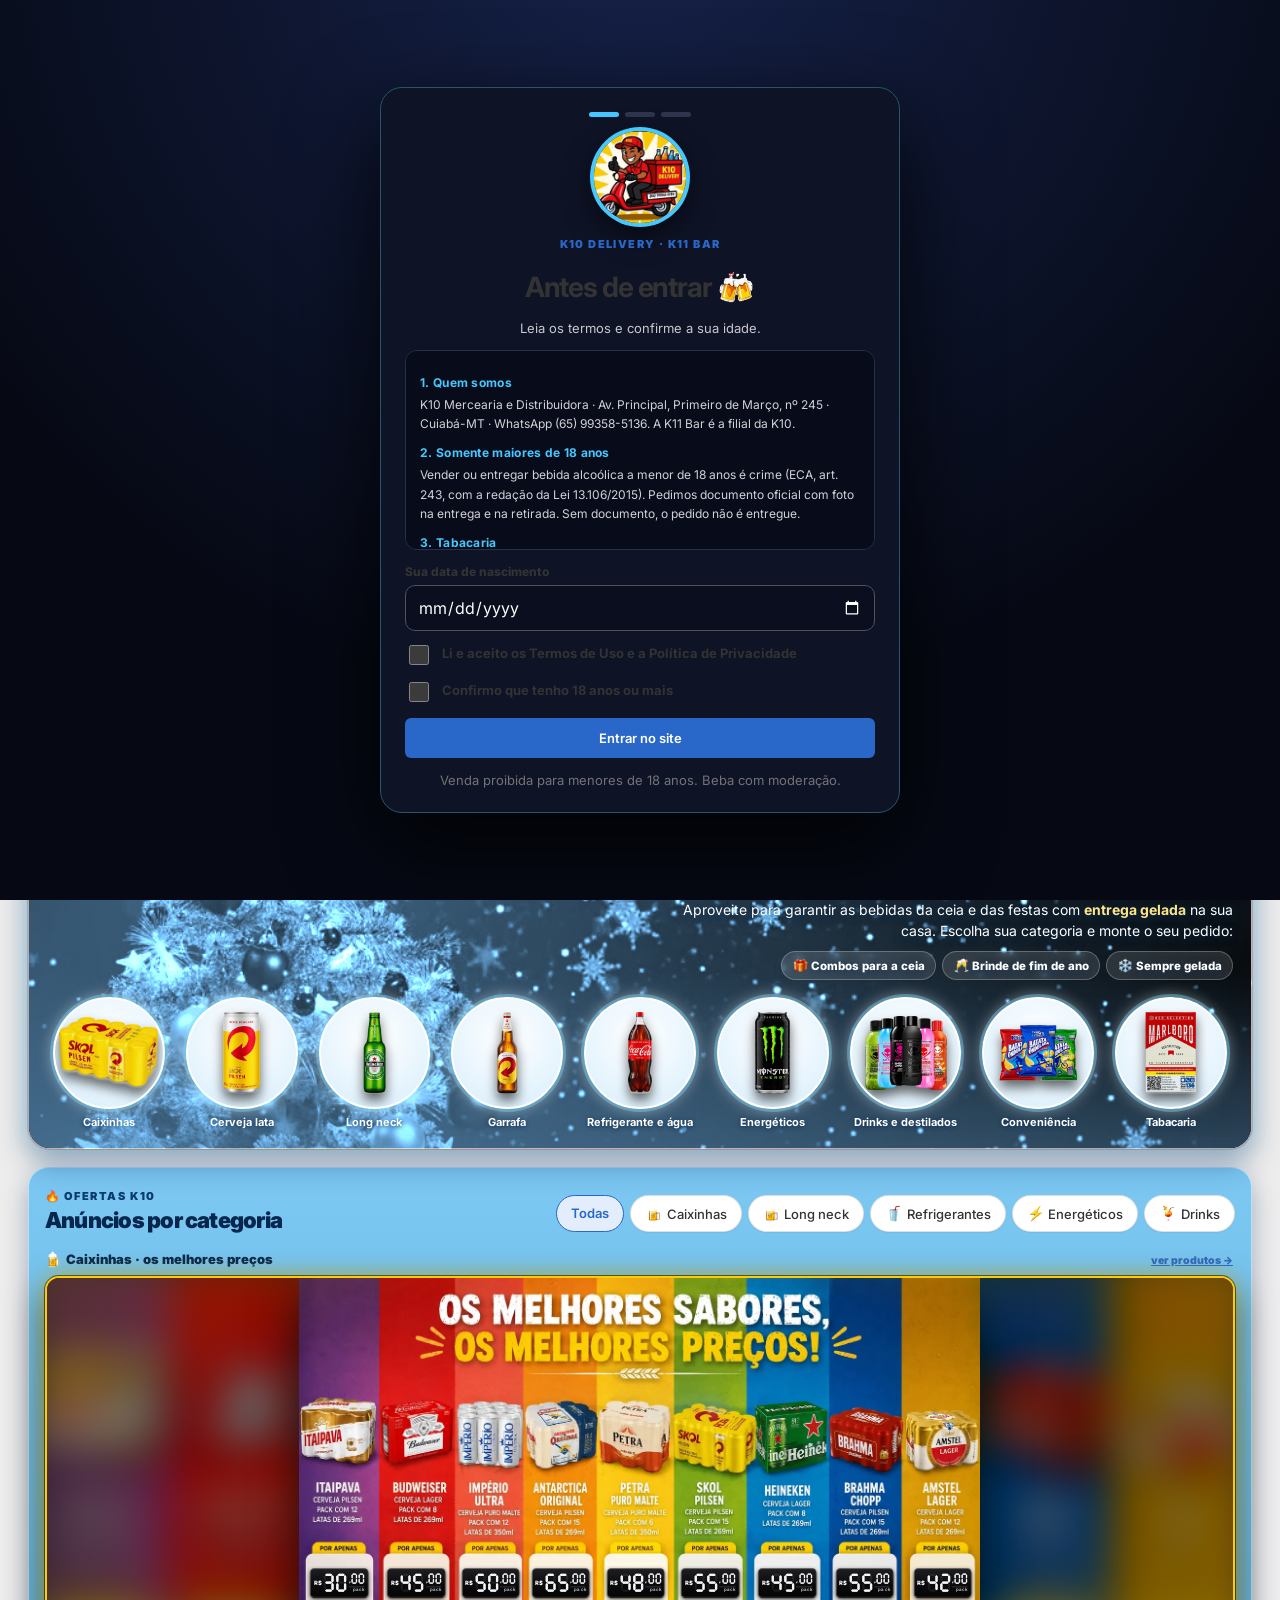
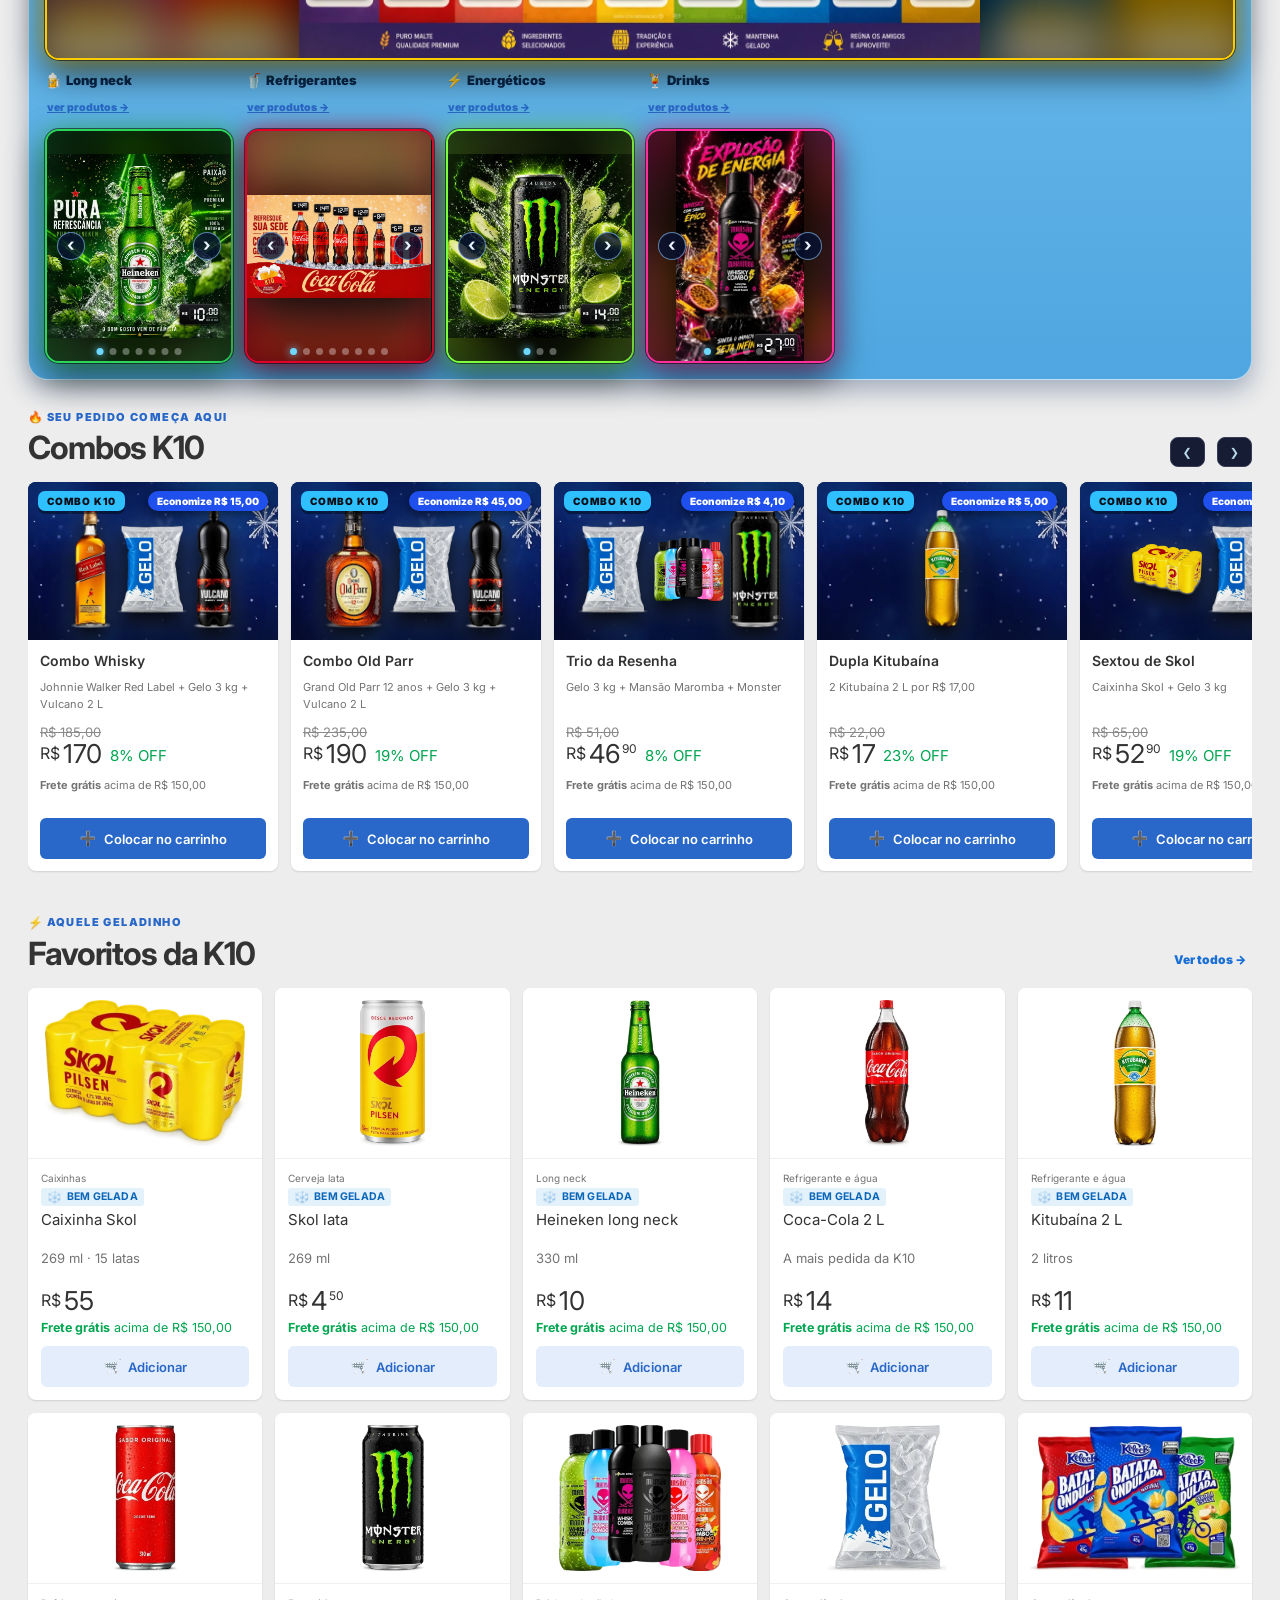
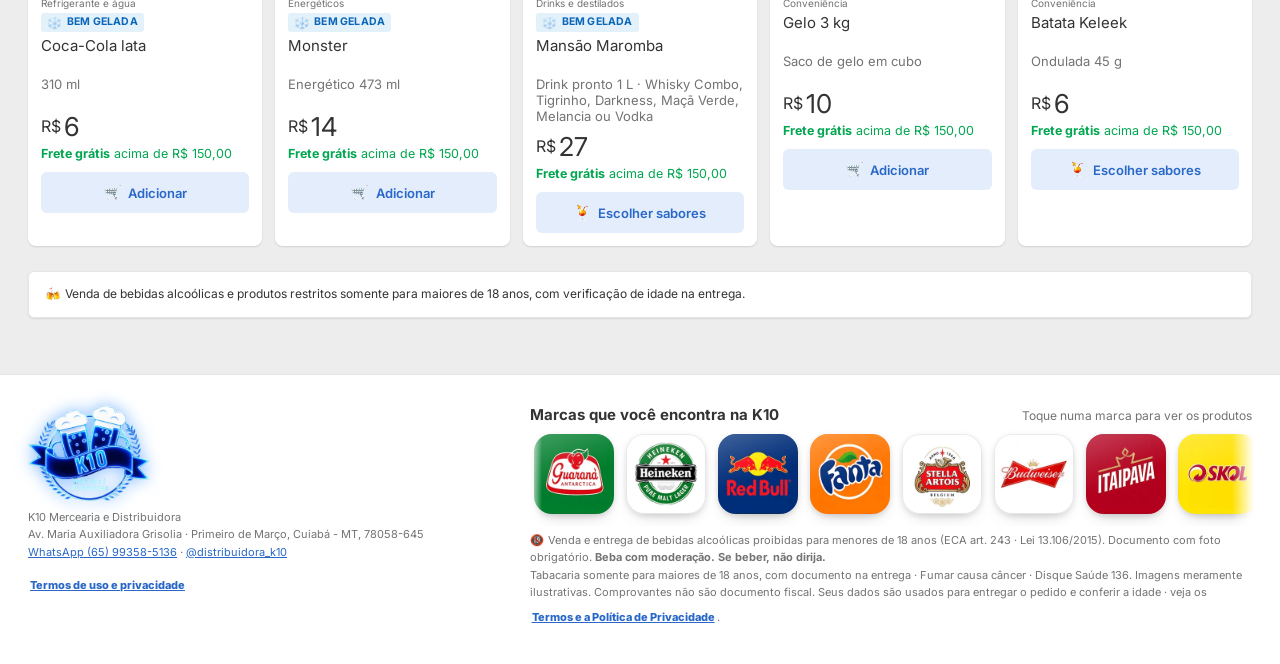
